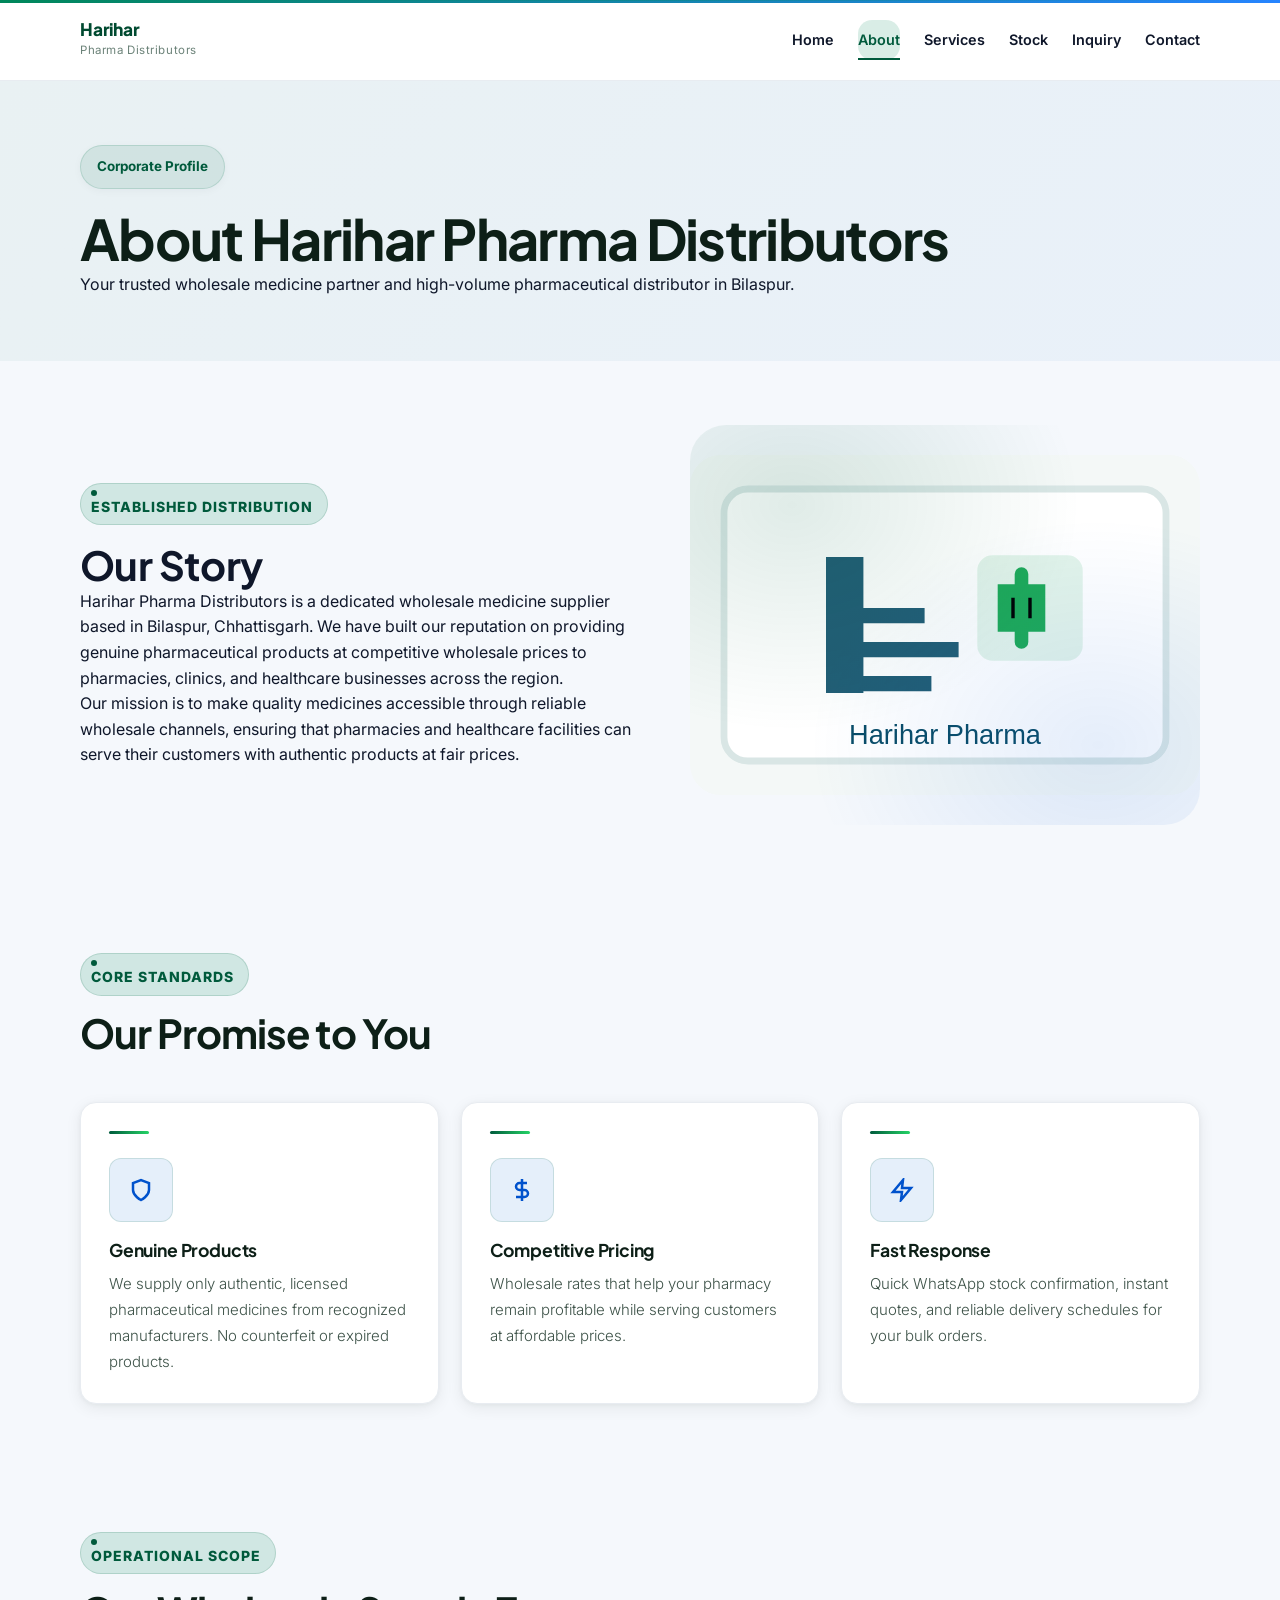
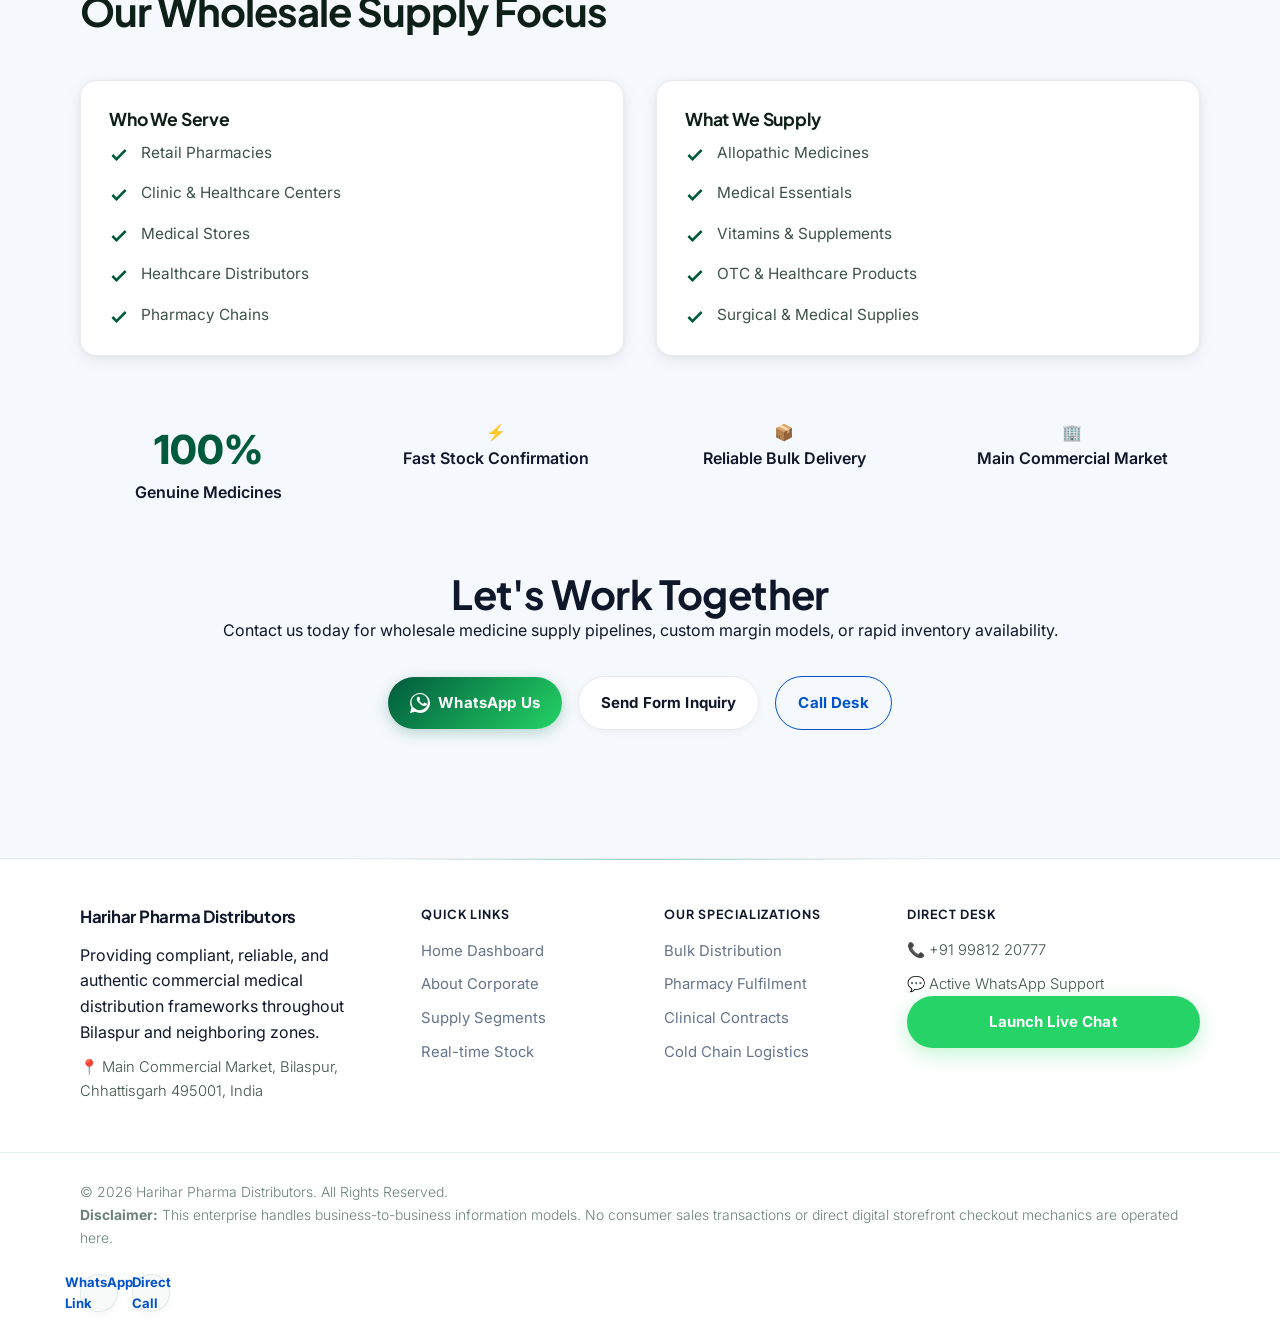
==== about.html @ 167c8e9d "Update live website" ====
<!DOCTYPE html>
<html lang="en">
<head>
  <meta charset="UTF-8">
  <meta name="viewport" content="width=device-width, initial-scale=1.0">
  <title>About Us - Harihar Pharma Distributors</title>
  <link rel="preconnect" href="https://fonts.googleapis.com">
  <link rel="preconnect" href="https://fonts.gstatic.com" crossorigin>
  <link href="https://fonts.googleapis.com/css2?family=Inter:wght@400;500;600;700&family=Plus+Jakarta+Sans:wght@500;700;800&display=swap" rel="stylesheet">
  <meta name="description" content="Learn about Harihar Pharma Distributors, the dependable wholesale medicine supplier in Bilaspur providing authentic pharmaceutical products, regional distribution, and fast service for pharmacies and clinics.">
  <meta name="keywords" content="wholesale pharma about, Bilaspur medical distributor, pharmacy supplier, pharma wholesale reputation, medical business profile">
  <meta name="author" content="Harihar Pharma Distributors">
  <meta name="theme-color" content="#0A4D68">
  <meta property="og:type" content="article">
  <meta property="og:site_name" content="Harihar Pharma Distributors">
  <meta property="og:title" content="About Harihar Pharma Distributors">
  <meta property="og:description" content="Trusted wholesale medicine distribution for pharmacies, clinics, and healthcare providers in Bilaspur with authentic products and fast delivery.">
  <meta property="og:image" content="assets/placeholder.svg">
  <meta property="og:url" content="https://hariharwholesale.example.com/about.html">
  <meta name="twitter:card" content="summary_large_image">
  <meta name="twitter:title" content="About Harihar Pharma Distributors">
  <meta name="twitter:description" content="Learn about Harihar Pharma Distributors, the dependable wholesale medicine supplier for B2B pharmacies and clinics in Bilaspur.">
  <link rel="stylesheet" href="css/style.css">
</head>
<body>
  <div id="site-preloader">
  <div class="loader-pulse-ring">
    <svg class="loader-icon" width="36" height="36" viewBox="0 0 24 24" fill="none" stroke="currentColor" stroke-width="2.5" stroke-linecap="round" stroke-linejoin="round">
      <line x1="12" y1="5" x2="12" y2="19"></line>
      <line x1="5" y1="12" x2="19" y2="12"></line>
    </svg>
  </div>
  <div class="loader-text">Harihar Pharma Distributors</div>
</div>
  <header class="site-header">
    <nav class="navbar container">
      <div class="navbar-brand">
        <span class="navbar-brand-main">Harihar</span>
        <span class="navbar-brand-subtitle">Pharma Distributors</span>
      </div>
      <button class="hamburger" aria-label="Toggle menu">
        <span></span>
        <span></span>
        <span></span>
      </button>
      <ul class="nav-links">
        <li><a href="index.html">Home</a></li>
        <li><a href="about.html" class="active">About</a></li>
        <li><a href="services.html">Services</a></li>
        <li><a href="stock.html">Stock</a></li>
        <li><a href="inquiry.html">Inquiry</a></li>
        <li><a href="contact.html">Contact</a></li>
      </ul>
    </nav>
  </header>

  <section class="hero static-hero">
    <div class="container">
      <span class="badge">Corporate Profile</span>
      <h1>About Harihar Pharma Distributors</h1>
      <p>Your trusted wholesale medicine partner and high-volume pharmaceutical distributor in Bilaspur.</p>
    </div>
  </section>

  <section class="section base-story-section">
    <div class="container">
      <div class="hero-grid">
        <div class="story-text">
          <span class="section-subtitle">Established Distribution</span>
          <h2>Our Story</h2>
          <p>Harihar Pharma Distributors is a dedicated wholesale medicine supplier based in Bilaspur, Chhattisgarh. We have built our reputation on providing genuine pharmaceutical products at competitive wholesale prices to pharmacies, clinics, and healthcare businesses across the region.</p>
          <p>Our mission is to make quality medicines accessible through reliable wholesale channels, ensuring that pharmacies and healthcare facilities can serve their customers with authentic products at fair prices.</p>
        </div>
        <div class="hero-image-wrapper">
          <div class="hero-accent-bg"></div>
          <img src="assets/placeholder.svg" alt="Harihar Wholesale Operations Hub" class="hero-img" loading="eager" decoding="async">
        </div>
      </div>
    </div>
  </section>

  <section class="trust-section section">
    <div class="container">
      <div class="section-header">
        <span class="section-subtitle">Core Standards</span>
        <h2>Our Promise to You</h2>
      </div>
      <div class="trust-grid">
        <div class="trust-item">
          <div class="trust-icon-box">
            <svg width="24" height="24" viewBox="0 0 24 24" fill="none" stroke="currentColor" stroke-width="2.5"><path d="M12 22s8-4 8-10V5l-8-3-8 3v7c0 6 8 10 8 10z"/></svg>
          </div>
          <h3>Genuine Products</h3>
          <p>We supply only authentic, licensed pharmaceutical medicines from recognized manufacturers. No counterfeit or expired products.</p>
        </div>
        <div class="trust-item">
          <div class="trust-icon-box">
            <svg width="24" height="24" viewBox="0 0 24 24" fill="none" stroke="currentColor" stroke-width="2.5"><line x1="12" y1="1" x2="12" y2="23"></line><path d="M17 5H9.5a3.5 3.5 0 0 0 0 7h5a3.5 3.5 0 0 1 0 7H6"></path></svg>
          </div>
          <h3>Competitive Pricing</h3>
          <p>Wholesale rates that help your pharmacy remain profitable while serving customers at affordable prices.</p>
        </div>
        <div class="trust-item">
          <div class="trust-icon-box">
            <svg width="24" height="24" viewBox="0 0 24 24" fill="none" stroke="currentColor" stroke-width="2.5"><polygon points="13 2 3 14 12 14 11 22 21 10 12 10 13 2"></polygon></svg>
          </div>
          <h3>Fast Response</h3>
          <p>Quick WhatsApp stock confirmation, instant quotes, and reliable delivery schedules for your bulk orders.</p>
        </div>
      </div>
    </div>
  </section>

  <section class="section focus-section">
    <div class="container">
      <div class="section-header">
        <span class="section-subtitle">Operational Scope</span>
        <h2>Our Wholesale Supply Focus</h2>
      </div>
      <div class="grid grid-2 focus-grid">
        <div class="focus-card">
          <h3>Who We Serve</h3>
          <ul class="focus-list">
            <li>
              <svg width="18" height="18" viewBox="0 0 24 24" fill="none" stroke="currentColor" stroke-width="3"><polyline points="20 6 9 17 4 12"/></svg>
              <span>Retail Pharmacies</span>
            </li>
            <li>
              <svg width="18" height="18" viewBox="0 0 24 24" fill="none" stroke="currentColor" stroke-width="3"><polyline points="20 6 9 17 4 12"/></svg>
              <span>Clinic & Healthcare Centers</span>
            </li>
            <li>
              <svg width="18" height="18" viewBox="0 0 24 24" fill="none" stroke="currentColor" stroke-width="3"><polyline points="20 6 9 17 4 12"/></svg>
              <span>Medical Stores</span>
            </li>
            <li>
              <svg width="18" height="18" viewBox="0 0 24 24" fill="none" stroke="currentColor" stroke-width="3"><polyline points="20 6 9 17 4 12"/></svg>
              <span>Healthcare Distributors</span>
            </li>
            <li>
              <svg width="18" height="18" viewBox="0 0 24 24" fill="none" stroke="currentColor" stroke-width="3"><polyline points="20 6 9 17 4 12"/></svg>
              <span>Pharmacy Chains</span>
            </li>
          </ul>
        </div>
        <div class="focus-card">
          <h3>What We Supply</h3>
          <ul class="focus-list">
            <li>
              <svg width="18" height="18" viewBox="0 0 24 24" fill="none" stroke="currentColor" stroke-width="3"><polyline points="20 6 9 17 4 12"/></svg>
              <span>Allopathic Medicines</span>
            </li>
            <li>
              <svg width="18" height="18" viewBox="0 0 24 24" fill="none" stroke="currentColor" stroke-width="3"><polyline points="20 6 9 17 4 12"/></svg>
              <span>Medical Essentials</span>
            </li>
            <li>
              <svg width="18" height="18" viewBox="0 0 24 24" fill="none" stroke="currentColor" stroke-width="3"><polyline points="20 6 9 17 4 12"/></svg>
              <span>Vitamins & Supplements</span>
            </li>
            <li>
              <svg width="18" height="18" viewBox="0 0 24 24" fill="none" stroke="currentColor" stroke-width="3"><polyline points="20 6 9 17 4 12"/></svg>
              <span>OTC & Healthcare Products</span>
            </li>
            <li>
              <svg width="18" height="18" viewBox="0 0 24 24" fill="none" stroke="currentColor" stroke-width="3"><polyline points="20 6 9 17 4 12"/></svg>
              <span>Surgical & Medical Supplies</span>
            </li>
          </ul>
        </div>
      </div>
    </div>
  </section>

  <section class="counters-section">
    <div class="container">
      <div class="grid grid-4 text-center">
        <div class="counter-item">
          <p class="counter-num">100%</p>
          <p class="counter-label">Genuine Medicines</p>
        </div>
        <div class="counter-item">
          <div class="counter-icon">⚡</div>
          <p class="counter-label">Fast Stock Confirmation</p>
        </div>
        <div class="counter-item">
          <div class="counter-icon">📦</div>
          <p class="counter-label">Reliable Bulk Delivery</p>
        </div>
        <div class="counter-item">
          <div class="counter-icon">🏢</div>
          <p class="counter-label" id="about-address-card">Distributor Hub</p>
        </div>
      </div>
    </div>
  </section>

  <section class="section cta-minimal-section">
    <div class="container text-center">
      <h2>Let's Work Together</h2>
      <p>Contact us today for wholesale medicine supply pipelines, custom margin models, or rapid inventory availability.</p>
      <div class="hero-buttons" style="justify-content: center; margin-top: 32px;">
        <button class="btn btn-primary-whatsapp" onclick="sendWhatsAppContact()">
          <svg width="20" height="20" viewBox="0 0 24 24" fill="currentColor"><path d="M.057 24l1.687-6.163c-1.041-1.804-1.588-3.849-1.587-5.946C.06 5.348 5.397.01 12.008.01c3.202.001 6.212 1.246 8.477 3.513 2.266 2.268 3.507 5.28 3.505 8.484-.004 6.657-5.34 11.997-11.953 11.997-2.005-.001-3.973-.502-5.713-1.455L0 24zm6.59-4.846c1.66.986 3.296 1.489 4.974 1.49 5.425 0 9.832-4.388 9.835-9.78.001-2.614-1.011-5.071-2.852-6.915C16.707 2.105 14.25 1.093 11.64 1.093c-5.43 0-9.84 4.388-9.843 9.782-.002 1.77.466 3.498 1.354 5.03l-.393 1.434 1.483-.389zm13.045-6.735c-.3-.15-1.771-.875-2.046-.975-.276-.1-.476-.15-.676.15-.2.3-.776.976-.95 1.176-.175.2-.35.225-.65.075-.301-.15-1.267-.467-2.414-1.492-.893-.797-1.496-1.783-1.671-2.083-.176-.3-.019-.462.13-.611.135-.134.3-.35.45-.525.15-.175.2-.3.3-.5.1-.2.05-.375-.025-.525-.075-.15-.676-1.628-.926-2.227-.242-.584-.49-.505-.676-.514-.175-.009-.376-.01-.576-.01-.2 0-.526.075-.802.375-.276.3-1.052 1.026-1.052 2.502s1.077 2.902 1.227 3.101c.15.2 2.117 3.232 5.129 4.532.716.31 1.275.494 1.712.633.719.228 1.374.196 1.891.119.577-.087 1.771-.725 2.022-1.425.25-.7.25-1.3.175-1.425-.076-.125-.276-.2-.576-.35z"/></svg>
          WhatsApp Us
        </button>
        <a href="inquiry.html" class="btn btn-secondary">Send Form Inquiry</a>
        <a href="#" id="about-phone-btn" class="btn btn-outline">Call Desk</a>
      </div>
    </div>
  </section>

  <footer class="site-footer">
    <div class="container footer-grid">
      <div class="footer-brand-side">
        <h3>Harihar Pharma Distributors</h3>
        <p>Providing compliant, reliable, and authentic commercial medical distribution frameworks throughout Bilaspur and neighboring zones.</p>
        <p class="footer-location" id="footer-address-slot">📍 Bilaspur, Chhattisgarh, India</p>
      </div>
      <div class="footer-links-column">
        <h4>Quick Links</h4>
        <ul>
          <li><a href="index.html">Home Dashboard</a></li>
          <li><a href="about.html">About Corporate</a></li>
          <li><a href="services.html">Supply Segments</a></li>
          <li><a href="stock.html">Real-time Stock</a></li>
        </ul>
      </div>
      <div class="footer-links-column">
        <h4>Our Specializations</h4>
        <ul>
          <li><a href="services.html">Bulk Distribution</a></li>
          <li><a href="services.html">Pharmacy Fulfilment</a></li>
          <li><a href="services.html">Clinical Contracts</a></li>
          <li><a href="services.html">Cold Chain Logistics</a></li>
        </ul>
      </div>
      <div class="footer-links-column">
        <h4>Direct Desk</h4>
        <p class="footer-contact-item" id="footer-phone-slot">📞 +91 99812 20777</p>
        <p class="footer-contact-item">💬 Active WhatsApp Support</p>
        <button class="btn btn-whatsapp-footer" onclick="sendWhatsAppContact()">Launch Live Chat</button>
      </div>
    </div>
    <div class="footer-bottom">
      <div class="container footer-bottom-flex">
        <p class="footer-disclaimer">
          &copy; 2026 Harihar Pharma Distributors. All Rights Reserved. <br>
          <span><strong>Disclaimer:</strong> This enterprise handles business-to-business information models. No consumer sales transactions or direct digital storefront checkout mechanics are operated here.</span>
        </p>
        <div class="footer-socials">
          <a href="#" id="footer-wa-link" target="_blank">WhatsApp Link</a>
          <a href="#" id="footer-call-link">Direct Call</a>
        </div>
      </div>
    </div>
  </footer>

  <script src="js/script.js"></script>
</body>
</html>
---- css/style.css ----
/* ==========================================================================
   HARIHAR PHARMA DISTRIBUTORS — PEAK STYLESHEET v2.0
   Editorial luxury × precision medicine aesthetic
   Fonts: Syne (display) + DM Sans (body) — via Google Fonts
   
   Sections:
   1. Variables & Design Tokens
   2. Global Reset & Base
   3. Layout
   4. Header & Mobile Nav
   5. Buttons
   6. Hero
   7. Trust / Cards / Sections
   8. Forms & Contact Panels
   9. Search / Stock Catalog
   10. Footer
   11. Toast / Preloader / Helpers
   12. Animations & Keyframes
   13. Dark Mode
   14. Responsive
   15. Accessibility
   ========================================================================== */

/* =========================================================
   1. VARIABLES & DESIGN TOKENS
   ========================================================= */

@import url('https://fonts.googleapis.com/css2?family=Syne:wght@600;700;800&family=DM+Sans:ital,opsz,wght@0,9..40,300;0,9..40,400;0,9..40,500;0,9..40,600;1,9..40,300&display=swap');

:root {
  /* Core Palette — Deep emerald × steel blue × warm cream */
  --bg: #f2f5f3;
  --bg-soft: #f7faf8;
  --bg-canvas: #edf1ef;

  --surface: rgba(255, 255, 255, 0.88);
  --surface-strong: rgba(255, 255, 255, 0.97);
  --surface-elevated: #ffffff;
  --surface-tinted: rgba(0, 98, 65, 0.04);

  --text: #0d1f17;
  --text-muted: #3d5248;
  --text-soft: #6b8278;
  --text-inverse: #f0f7f4;
  --text-ghost: rgba(13, 31, 23, 0.38);

  /* Brand */
  --primary: #006241;
  --primary-deep: #004a30;
  --primary-light: #008f5f;
  --primary-glow: rgba(0, 98, 65, 0.14);

  --secondary: #0055d4;
  --secondary-soft: rgba(0, 85, 212, 0.08);
  --secondary-border: rgba(0, 85, 212, 0.22);

  --accent: #00b67a;
  --accent-warm: #e8a842;
  --danger: #c8344b;
  --wa-green: #25d366;

  /* Borders */
  --border: rgba(0, 98, 65, 0.10);
  --border-strong: rgba(0, 98, 65, 0.18);
  --border-card: rgba(0, 98, 65, 0.10);
  --border-blue: rgba(0, 85, 212, 0.14);

  /* Shadows — layered for depth */
  --shadow-sm:   0 2px 6px rgba(0, 30, 18, 0.06), 0 1px 2px rgba(0, 30, 18, 0.04);
  --shadow-md:   0 8px 24px rgba(0, 30, 18, 0.09), 0 3px 8px rgba(0, 30, 18, 0.05);
  --shadow-lg:   0 20px 48px rgba(0, 30, 18, 0.11), 0 8px 18px rgba(0, 30, 18, 0.07);
  --shadow-xl:   0 36px 72px rgba(0, 30, 18, 0.13), 0 14px 28px rgba(0, 30, 18, 0.08);
  --shadow-card: 0 4px 16px rgba(0, 30, 18, 0.07), 0 1px 4px rgba(0, 30, 18, 0.04);

  /* Radii */
  --radius-xs: 8px;
  --radius-sm: 14px;
  --radius-md: 20px;
  --radius-lg: 28px;
  --radius-xl: 36px;
  --radius-pill: 999px;

  /* Typography */
  --font-heading: 'Syne', Georgia, serif;
  --font-base: 'DM Sans', -apple-system, system-ui, sans-serif;

  /* Motion */
  --ease-out-expo: cubic-bezier(0.16, 1, 0.3, 1);
  --ease-in-out-quart: cubic-bezier(0.76, 0, 0.24, 1);
  --ease-spring: cubic-bezier(0.34, 1.56, 0.64, 1);
  --dur-fast: 0.18s;
  --dur-base: 0.28s;
  --dur-slow: 0.48s;
  --transition: var(--dur-base) var(--ease-out-expo);

  /* Layout */
  --container-max: min(1160px, 90%);
  --section-pad: clamp(72px, 10vh, 110px);
}

/* =========================================================
   2. GLOBAL RESET & BASE
   ========================================================= */

*, *::before, *::after {
  box-sizing: border-box;
  margin: 0;
  padding: 0;
}

html {
  scroll-behavior: smooth;
  text-size-adjust: 100%;
}

body {
  font-family: var(--font-base);
  font-size: 16px;
  line-height: 1.65;
  color: var(--text);
  background-color: var(--bg);
  background-image:
    radial-gradient(ellipse 800px 600px at 20% 0%, rgba(0, 98, 65, 0.07) 0%, transparent 60%),
    radial-gradient(ellipse 600px 500px at 85% 8%, rgba(0, 85, 212, 0.06) 0%, transparent 55%),
    url("data:image/svg+xml,%3Csvg xmlns='http://www.w3.org/2000/svg' width='80' height='80'%3E%3Ccircle cx='1' cy='1' r='1' fill='%23006241' fill-opacity='0.022'/%3E%3C/svg%3E");
  background-attachment: fixed;
  overflow-x: hidden;
  -webkit-font-smoothing: antialiased;
  -moz-osx-font-smoothing: grayscale;
}

img, svg {
  display: block;
  max-width: 100%;
  height: auto;
}

button, input, select, textarea { font: inherit; }
button { border: none; background: none; cursor: pointer; }
a { color: inherit; }

::selection {
  background: rgba(0, 98, 65, 0.15);
  color: var(--primary-deep);
}

/* =========================================================
   3. LAYOUT
   ========================================================= */

.container {
  width: var(--container-max);
  margin: 0 auto;
}

.section {
  padding: var(--section-pad) 0;
}

.text-center { text-align: center; }

/* Section badge pill */
.section-subtitle {
  display: inline-flex;
  align-items: center;
  gap: 7px;
  padding: 6px 14px 6px 10px;
  border-radius: var(--radius-pill);
  background: var(--primary-glow);
  border: 1px solid rgba(0, 98, 65, 0.16);
  color: var(--primary);
  font-size: 0.77rem;
  font-weight: 600;
  letter-spacing: 0.08em;
  text-transform: uppercase;
  margin-bottom: 18px;
}

.section-subtitle::before {
  content: '';
  display: block;
  width: 6px;
  height: 6px;
  border-radius: 50%;
  background: var(--primary);
  flex-shrink: 0;
}

/* Section header */
.section-header {
  max-width: 680px;
  margin-bottom: 44px;
}

.section-header h2,
.hero h1,
.static-hero h1 {
  font-family: var(--font-heading);
  color: var(--text);
  font-weight: 700;
  letter-spacing: -0.025em;
}

.section-header h2 {
  font-size: clamp(2rem, 3.6vw, 3rem);
  line-height: 1.06;
}

.section-desc {
  color: var(--text-muted);
  font-size: 1.05rem;
  font-weight: 300;
  line-height: 1.75;
  margin-top: 14px;
}

/* Badge */
.badge {
  display: inline-flex;
  align-items: center;
  gap: 8px;
  padding: 8px 16px;
  border-radius: var(--radius-pill);
  background: var(--surface-elevated);
  border: 1px solid var(--border);
  color: var(--primary);
  font-size: 0.84rem;
  font-weight: 600;
  box-shadow: var(--shadow-sm);
}

/* =========================================================
   4. HEADER & MOBILE NAV
   ========================================================= */

.site-header {
  position: sticky;
  top: 0;
  z-index: 1000;
  backdrop-filter: blur(22px) saturate(1.6);
  -webkit-backdrop-filter: blur(22px) saturate(1.6);
  background: rgba(242, 245, 243, 0.78);
  border-bottom: 1px solid var(--border);
  transition: background var(--transition), box-shadow var(--transition);
}

.site-header::after {
  content: '';
  position: absolute;
  inset: 0 0 auto;
  height: 1px;
  background: linear-gradient(90deg, transparent, var(--primary-light), transparent);
  opacity: 0.3;
  pointer-events: none;
}

.site-header.scrolled {
  background: rgba(242, 245, 243, 0.92);
  box-shadow: var(--shadow-md);
}

.navbar {
  min-height: 74px;
  display: flex;
  align-items: center;
  justify-content: space-between;
  gap: 20px;
}

/* Brand */
.navbar-brand {
  display: inline-flex;
  flex-direction: column;
  gap: 2px;
  text-decoration: none;
}

.navbar-brand-main {
  font-family: var(--font-heading);
  font-size: 1.08rem;
  font-weight: 800;
  letter-spacing: -0.01em;
  color: var(--primary-deep);
  line-height: 1.1;
}

.navbar-brand-subtitle {
  font-size: 0.72rem;
  font-weight: 400;
  color: var(--text-soft);
  letter-spacing: 0.05em;
}

/* Nav links */
.nav-links {
  display: flex;
  align-items: center;
  gap: 6px;
  list-style: none;
}

.nav-links li { list-style: none; }

.nav-links a {
  display: inline-block;
  padding: 8px 14px;
  border-radius: var(--radius-sm);
  color: var(--text-muted);
  font-size: 0.9rem;
  font-weight: 500;
  text-decoration: none;
  transition: color var(--dur-fast) ease, background var(--dur-fast) ease;
  position: relative;
}

.nav-links a:hover,
.nav-links a:focus-visible {
  color: var(--primary);
  background: var(--primary-glow);
}

.nav-links a.active {
  color: var(--primary);
  background: var(--primary-glow);
  font-weight: 600;
}

/* Hamburger */
.hamburger {
  display: none;
  align-items: center;
  justify-content: center;
  width: 46px;
  height: 46px;
  border-radius: var(--radius-sm);
  background: var(--surface-elevated);
  border: 1px solid var(--border);
  box-shadow: var(--shadow-sm);
  position: relative;
  transition: background var(--transition), box-shadow var(--transition);
}

.hamburger:hover { background: var(--bg-soft); }

.hamburger span {
  position: absolute;
  left: 50%;
  width: 20px;
  height: 1.5px;
  background: var(--text);
  transform: translateX(-50%);
  transition:
    transform var(--dur-base) var(--ease-in-out-quart),
    opacity var(--dur-fast) ease;
  border-radius: 2px;
}

.hamburger span:nth-child(1) { top: 17px; }
.hamburger span:nth-child(2) { top: 23px; }
.hamburger span:nth-child(3) { top: 29px; }

.toggle-burger span:nth-child(1) { transform: translateX(-50%) translateY(6px) rotate(45deg); }
.toggle-burger span:nth-child(2) { opacity: 0; transform: translateX(-50%) scaleX(0); }
.toggle-burger span:nth-child(3) { transform: translateX(-50%) translateY(-6px) rotate(-45deg); }

/* Mobile nav panel */
.nav-links.nav-active {
  position: fixed;
  inset: 74px 0 auto auto;
  width: min(300px, 76%);
  max-height: calc(100dvh - 74px);
  padding: 24px 20px;
  flex-direction: column;
  align-items: flex-start;
  gap: 4px;
  background: var(--surface-elevated);
  border-left: 1px solid var(--border);
  box-shadow: -16px 32px 64px rgba(0, 30, 18, 0.14);
  overflow-y: auto;
  animation: slideInRight var(--dur-base) var(--ease-out-expo) both;
}

@keyframes slideInRight {
  from { transform: translateX(100%); opacity: 0; }
  to   { transform: translateX(0);    opacity: 1; }
}

.nav-links.nav-active a {
  width: 100%;
  padding: 12px 16px;
  font-size: 1rem;
}

/* =========================================================
   5. BUTTONS
   ========================================================= */

.btn {
  display: inline-flex;
  align-items: center;
  justify-content: center;
  gap: 8px;
  padding: 14px 26px;
  border-radius: var(--radius-pill);
  font-weight: 600;
  font-size: 0.94rem;
  letter-spacing: 0.01em;
  text-decoration: none;
  transition:
    transform var(--dur-base) var(--ease-spring),
    box-shadow var(--transition),
    background var(--dur-fast) ease,
    border-color var(--dur-fast) ease;
  position: relative;
  overflow: hidden;
}

.btn::after {
  content: '';
  position: absolute;
  inset: 0;
  background: rgba(255, 255, 255, 0);
  transition: background var(--dur-fast) ease;
  pointer-events: none;
}

.btn:hover { transform: translateY(-2px); }
.btn:hover::after { background: rgba(255, 255, 255, 0.08); }
.btn:active { transform: translateY(0) scale(0.98); }

/* Primary — gradient */
.btn-primary-whatsapp {
  color: #fff;
  background: linear-gradient(135deg, var(--primary) 0%, var(--accent) 100%);
  box-shadow: 0 8px 24px rgba(0, 98, 65, 0.28), 0 2px 6px rgba(0, 98, 65, 0.16);
}

.btn-primary-whatsapp:hover {
  box-shadow: 0 14px 36px rgba(0, 98, 65, 0.34), 0 4px 10px rgba(0, 98, 65, 0.18);
}

/* Secondary */
.btn-secondary {
  color: var(--text);
  background: var(--surface-elevated);
  border: 1px solid var(--border-strong);
  box-shadow: var(--shadow-sm);
}

.btn-secondary:hover { border-color: rgba(0, 98, 65, 0.28); }

/* Outline blue */
.btn-outline {
  color: var(--secondary);
  background: transparent;
  border: 1px solid var(--secondary-border);
}

.btn-outline:hover { background: var(--secondary-soft); }

/* Sizes */
.btn-small { padding: 10px 20px; font-size: 0.86rem; }
.btn-block  { width: 100%; }

/* WhatsApp footer */
.btn-whatsapp-footer {
  width: 100%;
  justify-content: center;
  color: #fff;
  background: var(--wa-green);
  box-shadow: 0 6px 20px rgba(37, 211, 102, 0.28);
}

.btn-whatsapp-footer:hover {
  box-shadow: 0 10px 28px rgba(37, 211, 102, 0.38);
}

/* =========================================================
   6. HERO
   ========================================================= */

.hero,
.static-hero {
  padding: clamp(80px, 12vh, 130px) 0 clamp(60px, 9vh, 100px);
  position: relative;
}

.hero-grid {
  display: grid;
  grid-template-columns: 1.1fr 0.9fr;
  gap: 48px;
  align-items: center;
}

.hero-content {
  display: grid;
  gap: 22px;
}

.hero h1,
.static-hero h1 {
  font-family: var(--font-heading);
  font-size: clamp(2.6rem, 5.2vw, 4.2rem);
  line-height: 1.02;
  letter-spacing: -0.03em;
  font-weight: 700;
}

.hero h1 em {
  font-style: normal;
  background: linear-gradient(135deg, var(--primary) 0%, var(--accent) 60%, var(--secondary) 100%);
  -webkit-background-clip: text;
  -webkit-text-fill-color: transparent;
  background-clip: text;
}

/* Keep legacy .hero h1 span working */
.hero h1 span {
  display: inline-block;
  background: linear-gradient(135deg, var(--primary) 0%, var(--accent) 60%, var(--secondary) 100%);
  -webkit-background-clip: text;
  -webkit-text-fill-color: transparent;
  background-clip: text;
}

.hero > .container > .hero-grid > .hero-content > p,
.hero p.hero-lead {
  color: var(--text-muted);
  font-size: 1.08rem;
  font-weight: 300;
  line-height: 1.78;
}

.hero-buttons {
  display: flex;
  align-items: center;
  gap: 14px;
  flex-wrap: wrap;
  margin-top: 8px;
}

/* Hero visual */
.hero-image-wrapper {
  position: relative;
  min-height: 440px;
  display: grid;
  place-items: center;
}

.hero-accent-bg {
  position: absolute;
  inset: 0;
  border-radius: var(--radius-xl);
  background:
    radial-gradient(ellipse at 20% 20%, rgba(0, 98, 65, 0.12) 0%, transparent 50%),
    radial-gradient(ellipse at 80% 80%, rgba(0, 85, 212, 0.10) 0%, transparent 50%);
  pointer-events: none;
}

.hero-animation-scene {
  position: relative;
  width: 100%;
  min-height: 440px;
  display: grid;
  place-items: center;
  overflow: hidden;
}

/* Hero floating elements */
.hero-glow-orb {
  position: absolute;
  width: 160px;
  height: 160px;
  border-radius: 50%;
  background: radial-gradient(circle, rgba(0, 182, 122, 0.18), rgba(0, 85, 212, 0.1) 60%, transparent);
  filter: blur(28px);
  top: 6%;
  right: 10%;
  animation: orbFloat 8s ease-in-out infinite;
}

.hero-pill {
  position: absolute;
  border-radius: var(--radius-pill);
  background: linear-gradient(135deg, rgba(0, 98, 65, 0.08), rgba(0, 182, 122, 0.06));
  border: 1px solid rgba(0, 98, 65, 0.12);
  backdrop-filter: blur(6px);
}

.pill-sm {
  width: 100px;
  height: 36px;
  top: 14%;
  left: 12%;
  animation: floatY 5s ease-in-out infinite;
}

.pill-lg {
  width: 140px;
  height: 48px;
  bottom: 22%;
  right: 14%;
  animation: floatY 7s ease-in-out infinite 1.2s;
}

.hero-cross {
  position: absolute;
  width: 64px;
  height: 64px;
  display: grid;
  place-items: center;
  font-size: 1.4rem;
  color: var(--secondary);
  top: 36%;
  left: 52%;
  background: rgba(0, 85, 212, 0.08);
  border: 1px solid rgba(0, 85, 212, 0.14);
  border-radius: var(--radius-sm);
  animation: floatY 6s ease-in-out infinite 0.6s;
}

.hero-medical-box {
  position: absolute;
  width: 140px;
  height: 140px;
  background: var(--surface-elevated);
  border: 1px solid var(--border);
  box-shadow: var(--shadow-md);
  border-radius: var(--radius-md);
  top: 28%;
  left: 18%;
  display: grid;
  place-items: center;
  animation: floatY 6.5s ease-in-out infinite 0.3s;
}

.hero-medical-box .box-top,
.hero-medical-box .box-front,
.hero-medical-box .box-label { display: none; }

/* Hero stat cards */
.hero-card {
  position: absolute;
  padding: 22px 26px;
  border-radius: var(--radius-lg);
  background: var(--surface-elevated);
  border: 1px solid var(--border-card);
  box-shadow: var(--shadow-lg);
  backdrop-filter: blur(12px);
  animation: cardEntrance 0.7s var(--ease-out-expo) both;
}

.hero-card-left {
  width: clamp(210px, 28vw, 280px);
  top: 12%;
  left: 52%;
  animation-delay: 0.3s;
}

.hero-card-right {
  width: clamp(210px, 28vw, 280px);
  bottom: 12%;
  right: 12%;
  animation-delay: 0.55s;
}

.hero-card span {
  display: inline-flex;
  align-items: center;
  gap: 6px;
  margin-bottom: 12px;
  color: var(--primary);
  font-size: 0.8rem;
  font-weight: 600;
  letter-spacing: 0.06em;
  text-transform: uppercase;
}

.hero-card strong {
  display: block;
  font-family: var(--font-heading);
  font-size: clamp(2rem, 3vw, 2.8rem);
  font-weight: 700;
  letter-spacing: -0.03em;
  color: var(--text);
  line-height: 1;
  margin-bottom: 8px;
}

.hero-card p {
  color: var(--text-muted);
  font-size: 0.88rem;
  font-weight: 300;
  line-height: 1.65;
}

/* =========================================================
   7. TRUST / CARDS / SECTIONS
   ========================================================= */

/* Grid layouts */
.trust-grid,
.grid-3       { display: grid; gap: 22px; grid-template-columns: repeat(3, minmax(0, 1fr)); }
.grid-2       { display: grid; gap: 22px; grid-template-columns: repeat(2, minmax(0, 1fr)); }
.grid-4       { display: grid; gap: 22px; grid-template-columns: repeat(4, minmax(0, 1fr)); }
.focus-grid   { display: grid; gap: 22px; grid-template-columns: repeat(2, minmax(0, 1fr)); }

/* Card base */
.trust-item,
.service-display-card,
.support-card-item,
.focus-card,
.card,
.product-card,
.panel-box,
.info-block-item,
.action-card-panel,
.alt-cta-box {
  background: var(--surface-elevated);
  border: 1px solid var(--border-card);
  box-shadow: var(--shadow-card);
  border-radius: var(--radius-lg);
  transition:
    transform var(--dur-base) var(--ease-spring),
    box-shadow var(--transition),
    border-color var(--transition);
}

.trust-item:hover,
.service-display-card:hover,
.support-card-item:hover,
.focus-card:hover,
.card:hover,
.product-card:hover,
.panel-box:hover,
.info-block-item:hover,
.action-card-panel:hover,
.alt-cta-box:hover {
  transform: translateY(-5px);
  box-shadow: var(--shadow-lg);
  border-color: var(--border-strong);
}

/* Card padding */
.trust-item,
.service-display-card,
.support-card-item,
.focus-card,
.card,
.product-card {
  padding: 30px;
}

/* Icon boxes */
.trust-icon-box,
.support-avatar-icon,
.info-icon {
  width: 52px;
  height: 52px;
  display: grid;
  place-items: center;
  border-radius: 16px;
  margin-bottom: 20px;
  flex-shrink: 0;
}

.trust-icon-box,
.info-icon {
  background: var(--primary-glow);
  border: 1px solid rgba(0, 98, 65, 0.14);
  color: var(--primary);
}

.support-avatar-icon {
  background: var(--secondary-soft);
  border: 1px solid var(--border-blue);
  color: var(--secondary);
}

/* Card type accent — top border stripe */
.trust-item::before,
.service-display-card::before {
  content: '';
  display: block;
  height: 3px;
  width: 40px;
  background: linear-gradient(90deg, var(--primary), var(--accent));
  border-radius: var(--radius-pill);
  margin-bottom: 24px;
}

/* Headings inside cards */
.trust-item h3,
.service-display-card h3,
.focus-card h3,
.support-card-item h4,
.card h3,
.product-card h3,
.info-body h4,
.alt-cta-box h3 {
  font-family: var(--font-heading);
  font-size: 1.1rem;
  font-weight: 700;
  letter-spacing: -0.01em;
  margin-bottom: 10px;
  color: var(--text);
}

/* Paragraphs inside cards */
.support-card-item p,
.card p,
.product p,
.info-body p,
.trust-item p,
.service-display-card p,
.focus-card p {
  color: var(--text-muted);
  font-size: 0.94rem;
  font-weight: 300;
  line-height: 1.72;
}

/* Focus/checklist */
.focus-list {
  display: grid;
  gap: 14px;
  list-style: none;
  margin-top: 6px;
}

.focus-list li {
  display: flex;
  gap: 11px;
  align-items: flex-start;
}

.focus-list svg {
  min-width: 17px;
  color: var(--primary);
  margin-top: 4px;
}

.focus-list span,
.focus-list div {
  font-size: 0.96rem;
  font-weight: 400;
  color: var(--text-muted);
}

/* Image placeholders inside cards */
.card-image {
  min-height: 180px;
  border-radius: var(--radius-md);
  background: linear-gradient(135deg, rgba(0, 85, 212, 0.07), rgba(0, 98, 65, 0.07));
  margin-bottom: 18px;
}

/* Product card */
.product-card {
  display: grid;
  gap: 14px;
  padding: 26px;
}

.product-card h3 { margin: 0; }
.product-card p  { color: var(--text-muted); }

/* =========================================================
   8. FORMS & CONTACT PANELS
   ========================================================= */

.contact-main-section,
.form-main-section {
  padding-top: 0;
}

.inquiry-form-layout {
  display: grid;
  gap: 28px;
}

.contact-details-panel,
.action-card-panel,
.panel-box,
.dynamic-form-container,
.contact-fallback-block,
.alt-cta-box {
  padding: 32px;
}

/* Info blocks */
.info-block-item {
  display: flex;
  align-items: flex-start;
  gap: 18px;
  padding: 24px 28px;
}

.info-block-item:not(:last-child) {
  border-bottom: 1px solid var(--border);
}

.info-body h4 {
  font-size: 0.97rem;
  margin-bottom: 5px;
}

.info-subtext {
  color: var(--text-soft);
  font-size: 0.93rem;
  font-weight: 300;
  line-height: 1.68;
}

/* Links */
.phone-highlight,
.wa-highlight {
  color: var(--secondary);
  text-decoration: none;
  font-weight: 600;
  transition: color var(--dur-fast) ease;
}

.wa-highlight { color: var(--wa-green); }
.text-whatsapp { color: var(--wa-green); }

.phone-highlight:hover { color: var(--primary); }
.wa-highlight:hover    { color: #1eb85a; }

/* Status badge */
.status-badge,
.notice-bar {
  display: inline-flex;
  align-items: center;
  gap: 10px;
  padding: 10px 18px;
  border-radius: var(--radius-pill);
  background: rgba(0, 182, 122, 0.08);
  border: 1px solid rgba(0, 182, 122, 0.2);
  color: var(--primary-deep);
  font-size: 0.88rem;
  font-weight: 600;
}

.status-badge::before,
.notice-bar::before {
  content: '';
  width: 8px;
  height: 8px;
  border-radius: 50%;
  background: var(--accent);
  flex-shrink: 0;
  box-shadow: 0 0 0 3px rgba(0, 182, 122, 0.2);
  animation: pulseDot 2s ease-in-out infinite;
}

@keyframes pulseDot {
  0%, 100% { box-shadow: 0 0 0 3px rgba(0, 182, 122, 0.2); }
  50%       { box-shadow: 0 0 0 6px rgba(0, 182, 122, 0.06); }
}

.action-buttons-stack {
  display: grid;
  gap: 12px;
  margin-top: 28px;
}

.fallback-links p {
  display: flex;
  align-items: center;
  gap: 10px;
  line-height: 1.65;
}

.fallback-links a {
  color: var(--secondary);
  text-decoration: none;
  font-weight: 500;
}

/* Forms */
.form-group-grid {
  display: grid;
  gap: 18px;
  grid-template-columns: repeat(2, minmax(0, 1fr));
}

.form-group {
  display: grid;
  gap: 8px;
}

.form-group label {
  font-size: 0.86rem;
  font-weight: 600;
  color: var(--text);
  letter-spacing: 0.02em;
}

input,
textarea,
select {
  width: 100%;
  padding: 14px 18px;
  border-radius: var(--radius-sm);
  border: 1px solid var(--border-strong);
  background: var(--surface-elevated);
  color: var(--text);
  font-size: 0.95rem;
  transition:
    border-color var(--dur-fast) ease,
    box-shadow var(--dur-fast) ease,
    background var(--dur-fast) ease;
}

textarea {
  min-height: 136px;
  resize: vertical;
  line-height: 1.65;
}

input:focus,
textarea:focus,
select:focus {
  outline: none;
  border-color: rgba(0, 98, 65, 0.5);
  box-shadow: 0 0 0 3px rgba(0, 98, 65, 0.10);
  background: #fff;
}

input::placeholder,
textarea::placeholder { color: var(--text-ghost); }

form .btn-block { margin-top: 8px; }

/* =========================================================
   9. SEARCH / STOCK CATALOG
   ========================================================= */

.search-filter-panel {
  padding: 40px 0 20px;
}

.search-wrapper {
  position: relative;
}

.search-icon {
  position: absolute;
  top: 50%;
  left: 17px;
  transform: translateY(-50%);
  color: var(--text-soft);
  pointer-events: none;
}

.search-wrapper input {
  width: 100%;
  padding: 15px 18px 15px 46px;
  border-radius: var(--radius-md);
  border: 1px solid var(--border-strong);
  background: var(--surface-elevated);
  box-shadow: var(--shadow-sm);
  font-size: 0.96rem;
  transition: border-color var(--dur-fast) ease, box-shadow var(--dur-fast) ease;
}

.search-wrapper input:focus {
  border-color: rgba(0, 98, 65, 0.4);
  box-shadow: 0 0 0 3px rgba(0, 98, 65, 0.09), var(--shadow-sm);
}

.filter-wrapper { display: grid; gap: 14px; }

.filter-label {
  font-size: 0.84rem;
  font-weight: 600;
  color: var(--text);
  text-transform: uppercase;
  letter-spacing: 0.06em;
}

.filter-buttons {
  display: flex;
  flex-wrap: wrap;
  gap: 10px;
}

.filter-btn {
  padding: 9px 18px;
  border-radius: var(--radius-pill);
  border: 1px solid var(--border-strong);
  background: var(--surface-elevated);
  color: var(--text-muted);
  font-size: 0.88rem;
  font-weight: 500;
  cursor: pointer;
  transition:
    background var(--dur-fast) ease,
    border-color var(--dur-fast) ease,
    color var(--dur-fast) ease,
    box-shadow var(--dur-fast) ease;
  box-shadow: var(--shadow-sm);
}

.filter-btn.active,
.filter-btn:hover,
.filter-btn:focus-visible {
  background: var(--primary-glow);
  border-color: rgba(0, 98, 65, 0.26);
  color: var(--primary);
  box-shadow: none;
}

.stock-summary {
  padding: 18px 22px;
  border-radius: var(--radius-md);
  background: var(--surface-elevated);
  border: 1px solid var(--border);
  box-shadow: var(--shadow-sm);
}

.no-results-hidden { display: none; }

/* Alt CTA */
.alt-cta-section {
  padding: clamp(44px, 7vh, 80px) 0;
}

.alt-cta-box {
  display: grid;
  gap: 20px;
  padding: 36px;
  background: linear-gradient(135deg, rgba(0, 98, 65, 0.05) 0%, rgba(0, 85, 212, 0.04) 100%);
  border: 1px solid var(--border);
}

.alt-cta-box h3 {
  font-family: var(--font-heading);
  font-size: 1.4rem;
  font-weight: 700;
  letter-spacing: -0.02em;
  margin: 0;
}

/* =========================================================
   10. FOOTER
   ========================================================= */

.site-footer {
  padding: 56px 0 32px;
  background: var(--surface-elevated);
  border-top: 1px solid var(--border);
  position: relative;
}

.site-footer::before {
  content: '';
  position: absolute;
  top: 0;
  left: 50%;
  transform: translateX(-50%);
  width: 600px;
  height: 1px;
  background: linear-gradient(90deg, transparent, var(--primary-light), transparent);
  opacity: 0.4;
}

.footer-grid {
  display: grid;
  grid-template-columns: minmax(0, 1.6fr) repeat(3, minmax(0, 1fr));
  gap: 28px;
}

.footer-brand-side h3 {
  font-family: var(--font-heading);
  font-size: 1.05rem;
  font-weight: 700;
  margin-bottom: 12px;
  color: var(--text);
}

.footer-links-column h4 {
  font-size: 0.78rem;
  font-weight: 700;
  text-transform: uppercase;
  letter-spacing: 0.08em;
  color: var(--text-soft);
  margin-bottom: 18px;
}

.footer-links-column ul {
  display: grid;
  gap: 11px;
  list-style: none;
  padding: 0;
}

.footer-links-column a {
  color: var(--text-muted);
  text-decoration: none;
  font-size: 0.93rem;
  font-weight: 400;
  transition: color var(--dur-fast) ease;
}

.footer-links-column a:hover { color: var(--primary); }

.footer-contact-item,
.footer-location {
  margin: 10px 0 0;
  color: var(--text-muted);
  font-size: 0.92rem;
  font-weight: 300;
  line-height: 1.65;
}

.footer-bottom {
  margin-top: 40px;
  padding-top: 28px;
  border-top: 1px solid var(--border);
}

.footer-bottom-flex {
  display: flex;
  align-items: center;
  justify-content: space-between;
  gap: 24px;
  flex-wrap: wrap;
}

.footer-disclaimer {
  color: var(--text-soft);
  font-size: 0.87rem;
  font-weight: 300;
  line-height: 1.65;
}

.footer-socials {
  display: flex;
  align-items: center;
  gap: 14px;
}

.footer-socials a {
  display: inline-flex;
  align-items: center;
  justify-content: center;
  width: 38px;
  height: 38px;
  border-radius: 50%;
  background: var(--bg-soft);
  border: 1px solid var(--border);
  color: var(--secondary);
  text-decoration: none;
  font-weight: 700;
  font-size: 0.82rem;
  transition: background var(--dur-fast) ease, border-color var(--dur-fast) ease, transform var(--dur-fast) ease;
  box-shadow: var(--shadow-sm);
}

.footer-socials a:hover {
  background: var(--secondary-soft);
  border-color: var(--secondary-border);
  transform: translateY(-2px);
}

/* =========================================================
   11. TOAST / PRELOADER / HELPERS
   ========================================================= */

.toast {
  position: fixed;
  right: 20px;
  bottom: 20px;
  display: inline-flex;
  align-items: center;
  gap: 12px;
  padding: 14px 20px;
  border-radius: var(--radius-md);
  background: var(--text);
  color: var(--text-inverse);
  box-shadow: var(--shadow-xl);
  font-size: 0.9rem;
  font-weight: 500;
  opacity: 0;
  transform: translateY(20px) scale(0.96);
  transition:
    transform var(--dur-base) var(--ease-out-expo),
    opacity var(--dur-base) ease;
  z-index: 2200;
  pointer-events: none;
}

.toast.show {
  opacity: 1;
  transform: translateY(0) scale(1);
  pointer-events: auto;
}

/* Preloader */
#site-preloader {
  position: fixed;
  inset: 0;
  background: var(--bg);
  display: flex;
  flex-direction: column;
  align-items: center;
  justify-content: center;
  gap: 22px;
  z-index: 3000;
  transition: opacity var(--dur-slow) ease, visibility var(--dur-slow) ease;
}

#site-preloader.preload-hidden {
  opacity: 0;
  visibility: hidden;
  pointer-events: none;
}

.loader-pulse-ring {
  width: 96px;
  height: 96px;
  border-radius: 50%;
  border: 2px solid var(--border);
  display: grid;
  place-items: center;
  animation: loaderRing 2s ease-in-out infinite;
}

.loader-icon {
  width: 36px;
  height: 36px;
  color: var(--primary);
  animation: loaderSpin 1.6s linear infinite;
}

.loader-text {
  font-family: var(--font-heading);
  font-size: 0.85rem;
  font-weight: 700;
  color: var(--text-soft);
  letter-spacing: 0.08em;
  text-transform: uppercase;
}

/* =========================================================
   12. ANIMATIONS & KEYFRAMES
   ========================================================= */

@keyframes loaderRing {
  0%   { border-color: var(--border); box-shadow: 0 0 0 0 rgba(0, 98, 65, 0.18); }
  50%  { border-color: rgba(0, 98, 65, 0.3); box-shadow: 0 0 0 12px rgba(0, 98, 65, 0); }
  100% { border-color: var(--border); box-shadow: 0 0 0 0 rgba(0, 98, 65, 0); }
}

@keyframes loaderSpin {
  to { transform: rotate(360deg); }
}

@keyframes floatY {
  0%, 100% { transform: translateY(0); }
  50%       { transform: translateY(-10px); }
}

@keyframes orbFloat {
  0%, 100% { transform: translate(0, 0) scale(1); }
  33%       { transform: translate(8px, -12px) scale(1.04); }
  66%       { transform: translate(-6px, 6px) scale(0.97); }
}

@keyframes cardEntrance {
  from { opacity: 0; transform: translateY(24px) scale(0.96); }
  to   { opacity: 1; transform: translateY(0)  scale(1); }
}

/* Scroll-reveal utility */
[data-reveal] {
  opacity: 0;
  transform: translateY(28px);
  transition:
    opacity 0.6s var(--ease-out-expo),
    transform 0.6s var(--ease-out-expo);
}

[data-reveal].revealed {
  opacity: 1;
  transform: translateY(0);
}

/* Staggered children */
[data-reveal-stagger] > * {
  opacity: 0;
  transform: translateY(22px);
  transition:
    opacity 0.5s var(--ease-out-expo),
    transform 0.5s var(--ease-out-expo);
}

[data-reveal-stagger].revealed > *:nth-child(1)  { opacity: 1; transform: none; transition-delay: 0.05s; }
[data-reveal-stagger].revealed > *:nth-child(2)  { opacity: 1; transform: none; transition-delay: 0.12s; }
[data-reveal-stagger].revealed > *:nth-child(3)  { opacity: 1; transform: none; transition-delay: 0.19s; }
[data-reveal-stagger].revealed > *:nth-child(4)  { opacity: 1; transform: none; transition-delay: 0.26s; }

/* =========================================================
   13. DARK MODE
   ========================================================= */

body.dark {
  --bg: #080f0c;
  --bg-soft: #0d1610;
  --bg-canvas: #060d09;

  --surface: rgba(14, 24, 18, 0.88);
  --surface-strong: rgba(16, 28, 20, 0.96);
  --surface-elevated: #111c15;
  --surface-tinted: rgba(0, 182, 122, 0.05);

  --text: #e8f3ed;
  --text-muted: #8db09a;
  --text-soft: #5a7a66;
  --text-inverse: #0d1f17;
  --text-ghost: rgba(232, 243, 237, 0.3);

  --primary: #00d485;
  --primary-deep: #00b870;
  --primary-light: #00f09a;
  --primary-glow: rgba(0, 212, 133, 0.10);

  --secondary: #4d9fff;
  --secondary-soft: rgba(77, 159, 255, 0.08);
  --secondary-border: rgba(77, 159, 255, 0.2);

  --accent: #00e891;

  --border: rgba(0, 212, 133, 0.10);
  --border-strong: rgba(0, 212, 133, 0.16);
  --border-card: rgba(0, 212, 133, 0.10);
  --border-blue: rgba(77, 159, 255, 0.14);

  --shadow-sm:   0 2px 6px rgba(0, 0, 0, 0.28), 0 1px 2px rgba(0, 0, 0, 0.18);
  --shadow-md:   0 8px 24px rgba(0, 0, 0, 0.36), 0 3px 8px rgba(0, 0, 0, 0.22);
  --shadow-lg:   0 20px 48px rgba(0, 0, 0, 0.44), 0 8px 18px rgba(0, 0, 0, 0.28);
  --shadow-xl:   0 36px 72px rgba(0, 0, 0, 0.54), 0 14px 28px rgba(0, 0, 0, 0.32);
  --shadow-card: 0 4px 16px rgba(0, 0, 0, 0.28), 0 1px 4px rgba(0, 0, 0, 0.18);

  background-image:
    radial-gradient(ellipse 800px 600px at 20% 0%, rgba(0, 212, 133, 0.08) 0%, transparent 60%),
    radial-gradient(ellipse 600px 500px at 85% 8%, rgba(77, 159, 255, 0.06) 0%, transparent 55%),
    url("data:image/svg+xml,%3Csvg xmlns='http://www.w3.org/2000/svg' width='80' height='80'%3E%3Ccircle cx='1' cy='1' r='1' fill='%2300d485' fill-opacity='0.025'/%3E%3C/svg%3E");
}

body.dark .site-header {
  background: rgba(8, 15, 12, 0.82);
  border-color: var(--border);
}

body.dark .site-header::after {
  background: linear-gradient(90deg, transparent, var(--primary), transparent);
  opacity: 0.2;
}

body.dark .hamburger {
  background: var(--surface-elevated);
  border-color: var(--border);
}

body.dark .hamburger span { background: var(--text); }

body.dark .nav-links.nav-active {
  background: var(--surface-elevated);
  border-color: var(--border);
}

body.dark input,
body.dark textarea,
body.dark select {
  background: rgba(255, 255, 255, 0.04);
  border-color: var(--border-strong);
  color: var(--text);
}

body.dark input:focus,
body.dark textarea:focus,
body.dark select:focus {
  background: rgba(255, 255, 255, 0.06);
  border-color: rgba(0, 212, 133, 0.44);
  box-shadow: 0 0 0 3px rgba(0, 212, 133, 0.10);
}

body.dark .search-wrapper input { background: rgba(255, 255, 255, 0.04); }

body.dark .filter-btn {
  background: rgba(255, 255, 255, 0.04);
  border-color: var(--border);
}

body.dark .btn-secondary {
  background: rgba(255, 255, 255, 0.06);
  border-color: var(--border-strong);
  color: var(--text);
}

body.dark .btn-outline {
  color: var(--secondary);
  border-color: var(--secondary-border);
}

body.dark .btn-outline:hover { background: var(--secondary-soft); }

body.dark .trust-item::before,
body.dark .service-display-card::before {
  background: linear-gradient(90deg, var(--primary), var(--accent));
  opacity: 0.7;
}

body.dark #site-preloader {
  background: var(--bg);
}

body.dark .loader-pulse-ring {
  border-color: var(--border);
}

body.dark .hero-card {
  background: var(--surface-elevated);
  border-color: var(--border-card);
}

body.dark .hero-medical-box {
  background: var(--surface-elevated);
  border-color: var(--border);
}

body.dark .site-footer {
  background: var(--surface-elevated);
  border-color: var(--border);
}

body.dark .footer-socials a {
  background: rgba(255, 255, 255, 0.05);
  border-color: var(--border);
}

body.dark .stock-summary {
  background: rgba(255, 255, 255, 0.04);
  border-color: var(--border);
}

body.dark .section-subtitle {
  background: var(--primary-glow);
  border-color: rgba(0, 212, 133, 0.16);
  color: var(--primary);
}

body.dark .section-subtitle::before { background: var(--primary); }

/* =========================================================
   14. RESPONSIVE
   ========================================================= */

@media (max-width: 1040px) {
  .grid-4 { grid-template-columns: repeat(2, minmax(0, 1fr)); }
}

@media (max-width: 980px) {
  .hero-grid,
  .focus-grid,
  .trust-grid,
  .grid-3 {
    grid-template-columns: 1fr;
  }

  .hero-image-wrapper,
  .hero-animation-scene {
    min-height: 280px;
  }

  .hero-card-left,
  .hero-card-right {
    position: relative;
    top: auto; left: auto; right: auto; bottom: auto;
    width: 100%;
    animation: none;
    opacity: 1;
    transform: none;
  }

  .hero-glow-orb { display: none; }
}

@media (max-width: 900px) {
  .nav-links { display: none; }
  .hamburger { display: inline-flex; }
  .nav-links.nav-active { display: flex; }

  .hero-grid,
  .inquiry-form-layout,
  .form-group-grid,
  .footer-grid {
    grid-template-columns: 1fr;
  }

  .grid-2 { grid-template-columns: 1fr; }
}

@media (max-width: 700px) {
  :root { --section-pad: clamp(52px, 9vh, 76px); }

  .site-header { padding: 0 8px; }
  .navbar { gap: 10px; }

  .btn { width: 100%; }

  .hero h1,
  .static-hero h1 {
    font-size: clamp(2.1rem, 10vw, 2.8rem);
  }

  .hero-buttons { flex-direction: column; }

  .notice-bar,
  .status-badge,
  .footer-bottom-flex {
    flex-direction: column;
    align-items: stretch;
  }

  .contact-details-panel,
  .action-card-panel,
  .panel-box,
  .dynamic-form-container,
  .contact-fallback-block,
  .alt-cta-box {
    padding: 24px;
  }

  .trust-item,
  .service-display-card,
  .support-card-item,
  .focus-card,
  .card,
  .product-card {
    padding: 24px;
  }
}

@media (max-width: 480px) {
  .hero { padding: 52px 0 40px; }

  .hamburger { width: 44px; height: 44px; }

  .search-wrapper input { padding-left: 44px; }

  .grid-4 { grid-template-columns: 1fr; }

  .footer-grid { gap: 32px; }

  .hero-card { padding: 18px 20px; }
}

/* =========================================================
   15. ACCESSIBILITY
   ========================================================= */

:focus-visible {
  outline: 2px solid var(--primary);
  outline-offset: 3px;
  border-radius: 4px;
}

/* Skip link */
.skip-link {
  position: absolute;
  top: -99px;
  left: 16px;
  padding: 10px 18px;
  border-radius: var(--radius-sm);
  background: var(--primary);
  color: #fff;
  font-weight: 600;
  text-decoration: none;
  z-index: 9999;
  transition: top 0.2s ease;
}

.skip-link:focus { top: 16px; }

/* Screen reader only */
.sr-only {
  position: absolute;
  width: 1px;
  height: 1px;
  padding: 0;
  margin: -1px;
  overflow: hidden;
  clip: rect(0, 0, 0, 0);
  white-space: nowrap;
  border: 0;
}

@media (prefers-reduced-motion: reduce) {
  *, *::before, *::after {
    animation-duration:       0.01ms !important;
    animation-iteration-count: 1 !important;
    transition-duration:      0.01ms !important;
    scroll-behavior:          auto   !important;
  }

  [data-reveal],
  [data-reveal-stagger] > * {
    opacity: 1 !important;
    transform: none !important;
  }
}

/* High contrast support */
@media (prefers-contrast: high) {
  :root {
    --border: rgba(0, 0, 0, 0.3);
    --border-strong: rgba(0, 0, 0, 0.5);
  }

  .btn-primary-whatsapp {
    background: var(--primary-deep);
  }
}
/* ==========================================================================
   Ultimate Premium Wholesale Pharma CSS - Complete Master System
   ========================================================================== */

:root {
  /* Ultra-Premium Healthcare Palette */
  --primary: #005a3c;
  --primary-light: #00875a;
  --primary-glow: rgba(0, 135, 90, 0.15);
  --secondary: #0052cc;
  --secondary-light: #2684ff;
  --secondary-glow: rgba(38, 132, 255, 0.15);
  --accent: #25d366; /* Restored original color token */
  --accent-glow: rgba(37, 211, 102, 0.2);
  
  /* Neutral Color Scale */
  --dark: #0f172a;
  --dark-surface: #1e293b;
  --dark-border: #334155;
  --gray: #64748b;
  --lighter-gray: #e8ecf1; /* Restored from original CSS */
  --light-gray: #f1f5f9;
  --white: #ffffff;
  
  /* Systemic Gradients */
  --grad-premium: linear-gradient(135deg, #005a3c 0%, #0052cc 100%);
  --grad-whatsapp: linear-gradient(135deg, var(--primary), var(--accent)); /* Restored exact original logic */
  --grad-soft: linear-gradient(135deg, rgba(0, 90, 60, 0.03) 0%, rgba(0, 82, 204, 0.03) 100%);
  --grad-dark-soft: linear-gradient(135deg, rgba(15, 23, 42, 0.95) 0%, rgba(30, 41, 59, 0.95) 100%);
  --grad-glow: linear-gradient(90deg, var(--primary-light), var(--secondary-light), var(--primary-light));

  /* Typography Structure */
  --font-base: Inter, sans-serif; /* Preserved exactly */
  --font-heading: Plus Jakarta Sans, sans-serif; /* Preserved exactly */
  
  /* Spacing & Layout Tokens (Merged & Expanded) */
  --spacing-xs: 8px;
  --spacing-sm: 12px;
  --spacing-md: 16px;
  --spacing-lg: 16px; /* Original explicit override mapping */
  --spacing-xl: 24px; /* Original explicit override mapping */
  --spacing-2xl: 32px; /* Original explicit override mapping */
  --spacing-3xl: 48px; /* Original explicit override mapping */
  --spacing-4xl: 64px; /* Original explicit override mapping */
  
  /* Advanced Animation Timing Functions */
  --ease-elastic: cubic-bezier(0.68, -0.6, 0.32, 1.6);
  --ease-smooth: cubic-bezier(0.25, 1, 0.5, 1);
  --transition: all 0.3s ease; /* Original base token preserved */
  --transition-fast: all 0.2s var(--ease-smooth);
  --transition-normal: all 0.4s var(--ease-smooth);
  --transition-slow: all 0.6s var(--ease-smooth);

  /* Elevation (Shadow Architectures) */
  --shadow-sm: 0 2px 8px rgba(15, 23, 42, 0.04);
  --shadow-md: 0 12px 24px -4px rgba(15, 23, 42, 0.06), 0 4px 12px -2px rgba(15, 23, 42, 0.04);
  --shadow-lg: 0 24px 48px -12px rgba(15, 23, 42, 0.08), 0 8px 24px -4px rgba(15, 23, 42, 0.04);
  --shadow-glow: 0 0 24px rgba(0, 82, 204, 0.15);
  
  --border-radius-sm: 8px;
  --border-radius-md: 14px;
  --border-radius-lg: 24px;
}

/* ==========================================================================
   Core Resets & Baseline Scaffolding
   ========================================================================== */
* { box-sizing: border-box; margin: 0; padding: 0; }
html { scroll-behavior: smooth; -webkit-font-smoothing: antialiased; -moz-osx-font-smoothing: grayscale; }

body { 
  font-family: var(--font-base); 
  color: var(--dark); 
  background: #f5f8fc; /* Kept original exact value code path */
  line-height: 1.6; /* Kept original exact value */
  transition: background-color 0.4s var(--ease-smooth), color 0.4s var(--ease-smooth);
}

h1, h2, h3, h4, h5, h6 { 
  font-family: var(--font-heading); 
  font-weight: 700; /* Original weight */
  line-height: 1.2;
  letter-spacing: -0.015em;
}

h1 { font-size: 3.5rem; }
h2 { font-size: 2.5rem; }
h3 { font-size: 1.75rem; }

a { color: var(--secondary); text-decoration: none; transition: var(--transition-fast); }
img, svg { display: block; max-width: 100%; height: auto; }

/* ==========================================================================
   Layout Layout System
   ========================================================================== */
.container { max-width: 1280px; margin: 0 auto; padding: 0 var(--spacing-lg); }
.section { padding: var(--spacing-4xl) 0; position: relative; overflow: hidden; }

.grid, .grid-2 { display: grid; gap: var(--spacing-2xl); }
.grid-2 { grid-template-columns: repeat(2, 1fr); }
.grid-3 { grid-template-columns: repeat(3, 1fr); gap: var(--spacing-2xl); }
.grid-4 { grid-template-columns: repeat(4, 1fr); gap: var(--spacing-2xl); }

@media (max-width: 768px) { 
  .grid-2, .grid-3, .grid-4 { grid-template-columns: 1fr; } 
  .section { padding: 48px 0; }
}

/* ==========================================================================
   Navigation Bar (Glassmorphic Interface)
   ========================================================================== */
.site-header { 
  position: sticky; 
  top: 0; 
  z-index: 1000; 
  background: rgba(255, 255, 255, 0.95); /* Maintained base layout script styling */
  backdrop-filter: blur(20px); 
  -webkit-backdrop-filter: blur(20px);
  border-bottom: 1px solid var(--lighter-gray); 
  transition: var(--transition-normal);
}

/* Detail Enhancement: Subtle glowing progress indicator at top of navbar header */
.site-header::before {
  content: ''; position: absolute; top: 0; left: 0; right: 0; height: 3px;
  background: var(--grad-glow); background-size: 200% auto; animation: movingGradient 4s linear infinite;
}

@keyframes movingGradient { 0% { background-position: 0% 50%; } 50% { background-position: 100% 50%; } 100% { background-position: 0% 50%; } }

.navbar { display: flex; justify-content: space-between; align-items: center; height: 80px; }
.nav-links { display: flex; gap: 24px; list-style: none; align-items: center; }
.nav-links a { 
  color: var(--dark); 
  font-weight: 600; 
  position: relative; 
  padding: 8px 0;
  transition: var(--transition-fast);
}
.nav-links a:hover, .nav-links a.active { color: var(--primary); }
.nav-links a::after {
  content: ''; position: absolute; bottom: 0; left: 0; width: 0; height: 2px;
  background: var(--primary); transition: var(--transition-fast);
}
.nav-links a:hover::after, .nav-links a.active::after { width: 100%; }

.hamburger { 
  display: none; flex-direction: column; gap: 4px; background: none; border: none; cursor: pointer; 
}
.hamburger span { width: 24px; height: 2px; background-color: var(--dark); transition: var(--transition-fast); }

@media (max-width: 768px) {
  .hamburger { display: flex; }
  .nav-links { 
    position: fixed; top: 80px; right: -100%; width: 100%; height: calc(100vh - 80px);
    background: var(--white); flex-direction: column; padding: var(--spacing-2xl);
    transition: right 0.3s var(--ease-smooth); z-index: 999;
  }
  .nav-links.nav-active { right: 0; }
}

/* ==========================================================================
   Button System (Micro-interactive Elements)
   ========================================================================== */
.btn { 
  display: inline-flex; align-items: center; justify-content: center; gap: 8px; 
  padding: 14px 22px; border: none; border-radius: 999px; 
  font-weight: 700; cursor: pointer; text-decoration: none; 
  transition: var(--transition-normal); position: relative; overflow: hidden; z-index: 1;
}

/* Shimmer Light reflection sheen detail effect on buttons */
.btn::before {
  content: ''; position: absolute; top: 0; left: -100%; width: 50%; height: 100%;
  background: linear-gradient(90deg, transparent, rgba(255,255,255,0.25), transparent);
  transform: skewX(-25deg); transition: 0.75s; z-index: -1;
}
.btn:hover::before { left: 150%; }

.btn-primary-whatsapp { 
  background: linear-gradient(135deg, var(--primary), var(--accent)); color: white; 
  box-shadow: 0 4px 14px rgba(0, 112, 74, 0.25);
}
.btn-primary-whatsapp:hover { 
  transform: translateY(-2px); box-shadow: 0 6px 20px rgba(0, 112, 74, 0.35); opacity: 0.95;
}

.btn-secondary { background: white; color: var(--dark); border: 1px solid var(--lighter-gray); }
.btn-secondary:hover { background: var(--light-gray); transform: translateY(-2px); }

.btn-outline { background: transparent; color: var(--secondary); border: 1px solid var(--secondary); }
.btn-outline:hover { background: var(--secondary); color: white; transform: translateY(-2px); }

.btn-text { background: none; color: var(--secondary); padding: 4px 8px; }
.btn-text:hover { color: var(--secondary-light); transform: translateX(2px); }

.btn-white { background: white; color: var(--dark); }
.btn-white:hover { transform: translateY(-2px); box-shadow: var(--shadow-md); }

.btn-block { width: 100%; }
.btn-small { padding: 12px 18px; font-size: 0.9rem; }

.hero-buttons { display: flex; gap: 16px; margin-top: 24px; }
@media (max-width: 768px) { .hero-buttons { flex-direction: column; } }

/* ==========================================================================
   Hero & Structural Sections
   ========================================================================== */
.hero, .static-hero { 
  padding: 64px 0; 
  background: linear-gradient(135deg, rgba(0, 112, 74, 0.05), rgba(0, 102, 204, 0.05)); 
  position: relative; 
}
.hero-grid { display: grid; grid-template-columns: 1.1fr 1fr; gap: 48px; align-items: center; }
@media (max-width: 1024px) { .hero-grid { grid-template-columns: 1fr; text-align: center; } }

.hero h1 { font-size: clamp(2.5rem, 8vw, 3.5rem); line-height: 1.2; }
.hero-image-wrapper { 
  position: relative; min-height: 400px; display: flex; align-items: center; justify-content: center;
}

/* Floating interactive background detail particles inside Hero section code blocks */
.hero-image-wrapper::before {
  content: ''; position: absolute; width: 300px; height: 300px;
  background: radial-gradient(circle, rgba(38,132,255,0.12) 0%, transparent 70%);
  animation: floatBackground 8s ease-in-out infinite alternate; z-index: -1;
}
@keyframes floatBackground { 0% { transform: translateY(-20px) scale(0.9); } 100% { transform: translateY(20px) scale(1.1); } }

.badge { 
  display: inline-block; padding: 10px 16px; background: rgba(0, 112, 74, 0.1); 
  color: var(--primary); border-radius: 999px; font-weight: 700; margin-bottom: 16px;
  border: 1px solid rgba(0, 112, 74, 0.15); animation: pulseBadge 2.5s infinite;
}
@keyframes pulseBadge { 0% { box-shadow: 0 0 0 0 rgba(0, 112, 74, 0.2); } 70% { box-shadow: 0 0 0 10px rgba(0, 112, 74, 0); } 100% { box-shadow: 0 0 0 0 rgba(0, 112, 74, 0); } }

.section-header { max-width: 720px; margin-bottom: 48px; }
.section-header h2 { font-size: 2.5rem; margin-bottom: 16px; }
.section-subtitle { 
  display: inline-block; font-size: 0.875rem; font-weight: 800; letter-spacing: 1px; 
  text-transform: uppercase; color: var(--primary); margin-bottom: 16px; 
}

/* ==========================================================================
   Premium Structural Cards & Hover Interactions
   ========================================================================== */
.card, .trust-item, .service-display-card, .focus-card, .panel-box, .product-card, .support-card-item, .action-card-panel, .alt-cta-box { 
  background: white; 
  border: 1px solid var(--lighter-gray); 
  border-radius: 16px; 
  padding: 28px; 
  transition: var(--transition-normal);
  position: relative;
  overflow: hidden;
}

/* Detail Expansion: Smooth internal depth vector indicator line appearing on hover */
.card::after, .product-card::after, .service-display-card::after {
  content: ''; position: absolute; bottom: 0; left: 0; width: 100%; height: 4px;
  background: var(--grad-premium); transform: scaleX(0); transform-origin: left;
  transition: transform 0.4s var(--ease-smooth);
}

.card:hover, .trust-item:hover, .service-display-card:hover, .focus-card:hover, .panel-box:hover, .product-card:hover, .support-card-item:hover, .action-card-panel:hover, .alt-cta-box:hover { 
  transform: translateY(-6px); 
  box-shadow: 0 16px 32px rgba(26, 31, 46, 0.08);
  border-color: rgba(0, 102, 204, 0.2);
}
.card:hover::after, .product-card:hover::after, .service-display-card:hover::after { transform: scaleX(1); }

.card h3, .trust-item h3, .service-display-card h3, .support-card-item h4 { margin-bottom: 10px; }
.card-body { display: flex; flex-direction: column; gap: 12px; }

.card-image { 
  width: 100%; height: 180px; 
  background: linear-gradient(135deg, var(--secondary), var(--primary)); 
  border-radius: 12px; margin-bottom: 16px;
  transition: var(--transition-normal);
}
.card:hover .card-image { filter: saturate(1.1) brightness(1.02); }

/* Icon Architectural Motion Pack */
.trust-icon-box, .support-avatar-icon { 
  width: 64px; height: 64px; display: flex; align-items: center; justify-content: center; 
  background: rgba(0, 102, 204, 0.1); color: var(--secondary); 
  border-radius: 12px; margin-bottom: 18px;
  transition: var(--transition-normal);
}
.trust-item:hover .trust-icon-box, .card:hover .trust-icon-box {
  background: var(--secondary); color: var(--white); transform: scale(1.08) rotate(5deg);
}

.focus-list { list-style: none; display: grid; gap: 16px; }
.focus-list li { display: flex; gap: 12px; align-items: flex-start; }
.focus-list svg { width: 20px; height: 20px; color: var(--primary); flex-shrink: 0; transition: transform 0.3s; }
.focus-list li:hover svg { transform: scale(1.2); }

/* ==========================================================================
   Pharma Catalogue Filter Controls & Engine Elements
   ========================================================================== */
.search-filter-panel { padding: 48px 0 20px; }
.search-wrapper { position: relative; margin-bottom: 32px; }
.search-icon { position: absolute; left: 16px; top: 50%; transform: translateY(-50%); color: var(--gray); z-index: 2; }
.search-wrapper input { width: 100%; padding: 16px 16px 16px 48px; border-radius: 12px; border: 1px solid var(--lighter-gray); box-shadow: var(--shadow-sm); }

.filter-label { font-weight: 700; margin-bottom: 16px; }
.filter-buttons { display: flex; flex-wrap: wrap; gap: 12px; }
.filter-btn { 
  padding: 8px 16px; background: white; border: 1px solid var(--lighter-gray); 
  border-radius: 999px; font-weight: 600; cursor: pointer; transition: var(--transition-fast);
}
.filter-btn.active, .filter-btn:hover { background: var(--secondary); color: white; border-color: var(--secondary); box-shadow: 0 4px 12px rgba(0, 102, 204, 0.2); }

#medicine-grid { display: grid; grid-template-columns: repeat(3, 1fr); gap: 32px; }
@media (max-width: 1024px) { #medicine-grid { grid-template-columns: repeat(2, 1fr); } }
@media (max-width: 768px) { #medicine-grid { grid-template-columns: 1fr; } }

.med-title { font-size: 1.1rem; font-weight: 700; margin: 0; color: var(--dark); }
.med-meta { margin: 0; font-size: 0.9rem; color: var(--gray); font-weight: 500; }

/* Status Indicators */
.status-badge, .status-instock { 
  display: inline-block; padding: 8px 12px; background: rgba(40, 167, 69, 0.1); 
  color: #28a745; border-radius: 8px; font-size: 0.85rem; font-weight: 600; text-align: center;
}
.status-lowstock { background: rgba(255, 193, 7, 0.1); color: #ffc107; }
.status-out { background: rgba(220, 53, 69, 0.1); color: #dc3545; }

.stock-summary, .notice-bar { 
  padding: 16px; background: rgba(0, 102, 204, 0.05); border-radius: 12px; 
  border-left: 4px solid var(--secondary); font-weight: 500;
}

.no-results-visible { display: block; padding: 32px; text-align: center; background: rgba(220, 53, 69, 0.05); border: 1px solid rgba(220, 53, 69, 0.2); border-radius: 16px; }
.no-results-hidden { display: none; }

/* ==========================================================================
   Form UI Framework
   ========================================================================== */
.form-group-grid { display: grid; grid-template-columns: repeat(2, 1fr); gap: 32px; margin-bottom: 32px; }
@media (max-width: 768px) { .form-group-grid { grid-template-columns: 1fr; gap: 16px; } }
.form-group { display: flex; flex-direction: column; gap: 10px; }
.form-group label { font-weight: 700; color: var(--dark); }

input, textarea, select { 
  width: 100%; padding: 16px; border-radius: 12px; border: 1px solid var(--lighter-gray); 
  font-family: var(--font-base); font-size: 1rem; color: var(--dark); transition: var(--transition-fast);
  background-color: var(--white);
}
input:focus, textarea:focus, select:focus { 
  outline: none; border-color: var(--secondary); 
  box-shadow: 0 0 0 4px rgba(0, 102, 204, 0.12); 
}

/* ==========================================================================
   Components (Funnels, Accordions, Counters)
   ========================================================================== */
.counter-num { font-size: 2.5rem; font-weight: 800; color: var(--primary); margin: 8px 0; line-height: 1.1; }
.counter-label { font-weight: 600; color: var(--dark); margin: 0; }

.process-grid, .brand-grid { display: grid; grid-template-columns: repeat(4, 1fr); gap: 32px; }
@media (max-width: 1024px) { .process-grid, .brand-grid { grid-template-columns: repeat(2, 1fr); } }
@media (max-width: 768px) { .process-grid, .brand-grid { grid-template-columns: 1fr; } }

.process-step { text-align: center; padding: 32px; position: relative; }
.step-number { 
  font-size: 2.5rem; font-weight: 800; color: var(--secondary); margin-bottom: 16px; 
  opacity: 0.8; transition: var(--transition-fast);
}
.process-step:hover .step-number { transform: scale(1.15); color: var(--primary); opacity: 1; }

.brand-item { 
  padding: 32px; text-align: center; background: white; border-radius: 16px; 
  border: 1px solid var(--lighter-gray); transition: var(--transition-normal);
}
.brand-item h5 { margin: 0 0 8px 0; font-size: 1.1rem; color: var(--dark); }
.brand-item p { margin: 0; color: var(--gray); }
.brand-item:hover { transform: translateY(-4px) scale(1.02); box-shadow: var(--shadow-md); }

/* Closing Dynamic Action Section */
.cta-section { 
  padding: 64px 0; background: linear-gradient(135deg, var(--primary), var(--secondary)); 
  border-radius: 16px; color: white; text-align: center; position: relative; overflow: hidden;
}
.cta-container { padding: 48px; position: relative; z-index: 2; }
.cta-content h2 { color: white; margin-bottom: 16px; }
.cta-actions { display: flex; gap: 16px; justify-content: center; }
@media (max-width: 768px) { .cta-actions { flex-direction: column; } }

/* Accordion Engine */
.faq-accordion-box { background: white; border-radius: 16px; border: 1px solid var(--lighter-gray); overflow: hidden; }
.faq-node { padding: 32px; border-bottom: 1px solid var(--lighter-gray); transition: var(--transition-fast); }
.faq-node:last-child { border-bottom: none; }
.faq-node h4 { margin: 0 0 8px 0; color: var(--dark); }
.faq-node p { margin: 0; color: var(--gray); }
.faq-node:hover { background-color: rgba(245, 248, 252, 0.5); }

/* Contact Specific Placements */
.contact-main-section, .form-main-section { padding-top: 0; }
.action-card-panel { position: sticky; top: 100px; }
.info-block-item { padding: 24px; border-bottom: 1px solid var(--lighter-gray); }
.info-block-item:last-child { border-bottom: none; }
.form-actions-cluster { display: grid; gap: 16px; margin-top: 32px; }

/* Global Utilities */
.active { color: var(--secondary); }
.text-center { text-align: center; }
.text-left { text-align: left; }

/* ==========================================================================
   Advanced Dark Mode Architecture
   ========================================================================== */
body.dark { background: var(--dark); color: var(--lighter-gray); }
body.dark h1, body.dark h2, body.dark h3, body.dark h4, body.dark h5, body.dark h6, body.dark .med-title, body.dark .form-group label, body.dark .counter-label { color: var(--white); }
body.dark .site-header { background: rgba(26, 31, 46, 0.95); border-bottom-color: var(--dark-border); }
body.dark .nav-links a { color: var(--lighter-gray); }
body.dark .nav-links a:hover { color: var(--secondary-light); }

body.dark .card, body.dark .trust-item, body.dark .service-display-card, body.dark .focus-card, 
body.dark .panel-box, body.dark .product-card, body.dark .support-card-item, body.dark .action-card-panel, 
body.dark .alt-cta-box, body.dark .brand-item, body.dark .faq-accordion-box, body.dark .site-footer { 
  background: #3a4450; border-color: #4a5560; 
}
body.dark input, body.dark textarea, body.dark select, body.dark .filter-btn {
  background: var(--dark-surface); border-color: var(--dark-border); color: var(--white);
}
body.dark .filter-btn:hover { background: var(--secondary); }

/* ==========================================================================
   Cinematic Animations & Performance Optimizations
   ========================================================================= */
#site-preloader { 
  position: fixed; inset: 0; background: linear-gradient(135deg, #f8fbff, #e6f3ff); 
  display: flex; flex-direction: column; align-items: center; justify-content: center; 
  z-index: 9999; transition: opacity 0.4s var(--ease-smooth); 
}
#site-preloader.preload-hidden { opacity: 0; visibility: hidden; pointer-events: none; }

.loader-pulse-ring { 
  width: 100px; height: 100px; border-radius: 50%; border: 3px solid rgba(0, 112, 74, 0.2); 
  display: flex; align-items: center; justify-content: center;
  animation: masterPulse 2s infinite ease-in-out;
}
.loader-icon { width: 40px; height: 40px; color: var(--primary); }
.loader-text { font-family: var(--font-heading); font-weight: 800; color: var(--secondary); margin-top: 12px; }

@keyframes masterPulse { 0% { transform: scale(0.95); opacity: 0.8; } 50% { transform: scale(1.05); opacity: 1; box-shadow: var(--shadow-glow); } 100% { transform: scale(0.95); opacity: 0.8; } }

.asset-fade { animation: fadeInUp 0.6s ease-out forwards; opacity: 0; }
@keyframes fadeInUp { from { opacity: 0; transform: translateY(20px); } to { opacity: 1; transform: translateY(0); } }

/* Accessibility & Mobile Safeguards */
:focus-visible { outline: 2px solid var(--secondary); outline-offset: 2px; }

@media (max-width: 480px) {
  h1 { font-size: 1.75rem; }
  h2 { font-size: 1.25rem; }
  .section { padding: 24px 0; }
  .card, .trust-item, .service-display-card, .focus-card, .panel-box, .product-card, .support-card-item, .action-card-panel, .alt-cta-box { padding: 16px; }
  .form-group-grid { grid-template-columns: 1fr; gap: 16px; }
}

@media (prefers-reduced-motion: reduce) { 
  *, *::before, *::after { animation: none !important; transition: none !important; } 
}

/* ==========================================================================
   Footer
   ========================================================================== */
.site-footer { padding: 48px 0 28px; background: white; border-top: 1px solid var(--lighter-gray); margin-top: 64px; }
.footer-grid { display: grid; grid-template-columns: 1.5fr 1fr 1fr 1.5fr; gap: 48px; margin-bottom: 48px; }
@media (max-width: 1024px) { .footer-grid { grid-template-columns: repeat(2, 1fr); } }
@media (max-width: 768px) { .footer-grid { grid-template-columns: 1fr; gap: 32px; } }

.footer-brand-side h3, .footer-links-column h4 { margin-bottom: 16px; color: var(--dark); }
.footer-links-column ul { list-style: none; display: grid; gap: 8px; }
.footer-links-column a { color: var(--gray); text-decoration: none; transition: var(--transition-fast); }
.footer-links-column a:hover { color: var(--secondary); transform: translateX(4px); }
/* ==========================================================================
   Theme Switcher Interface Component
   ========================================================================== */

/* Floating Toggle Anchor Base */
.theme-toggle-btn {
  position: fixed;
  bottom: 32px;
  right: 32px;
  width: 48px;
  height: 48px;
  border-radius: 50%;
  background: var(--white);
  border: 1px solid var(--lighter-gray);
  color: var(--dark);
  box-shadow: 0 4px 12px rgba(15, 23, 42, 0.1);
  cursor: pointer;
  display: flex;
  align-items: center;
  justify-content: center;
  z-index: 999;
  transition: var(--transition-normal);
}

/* Hover & Elastic Interactive Scale */
.theme-toggle-btn:hover {
  transform: translateY(-4px) scale(1.05);
  box-shadow: 0 8px 24px rgba(15, 23, 42, 0.15);
  border-color: var(--secondary-light);
}

/* Icon States Visibility Engine */
.theme-toggle-btn .sun-icon { display: none; }
.theme-toggle-btn .moon-icon { display: block; width: 20px; height: 20px; }

/* Responsive Adjustments for Mobile Viewports */
@media (max-width: 768px) {
  .theme-toggle-btn {
    bottom: 24px;
    right: 24px;
    width: 44px;
    height: 44px;
  }
}

/* ==========================================================================
   Dark Mode Interface Overrides for Toggle Component
   ========================================================================== */
body.dark .theme-toggle-btn {
  background: var(--dark-surface);
  border-color: var(--dark-border);
  color: var(--white);
  box-shadow: 0 4px 12px rgba(0, 0, 0, 0.3);
}

body.dark .theme-toggle-btn:hover {
  border-color: var(--primary-light);
  box-shadow: 0 8px 24px rgba(0, 0, 0, 0.5);
}

/* Swap icon visibility inside Dark Mode active state */
body.dark .theme-toggle-btn .sun-icon { display: block; width: 20px; height: 20px; }
body.dark .theme-toggle-btn .moon-icon { display: none; }
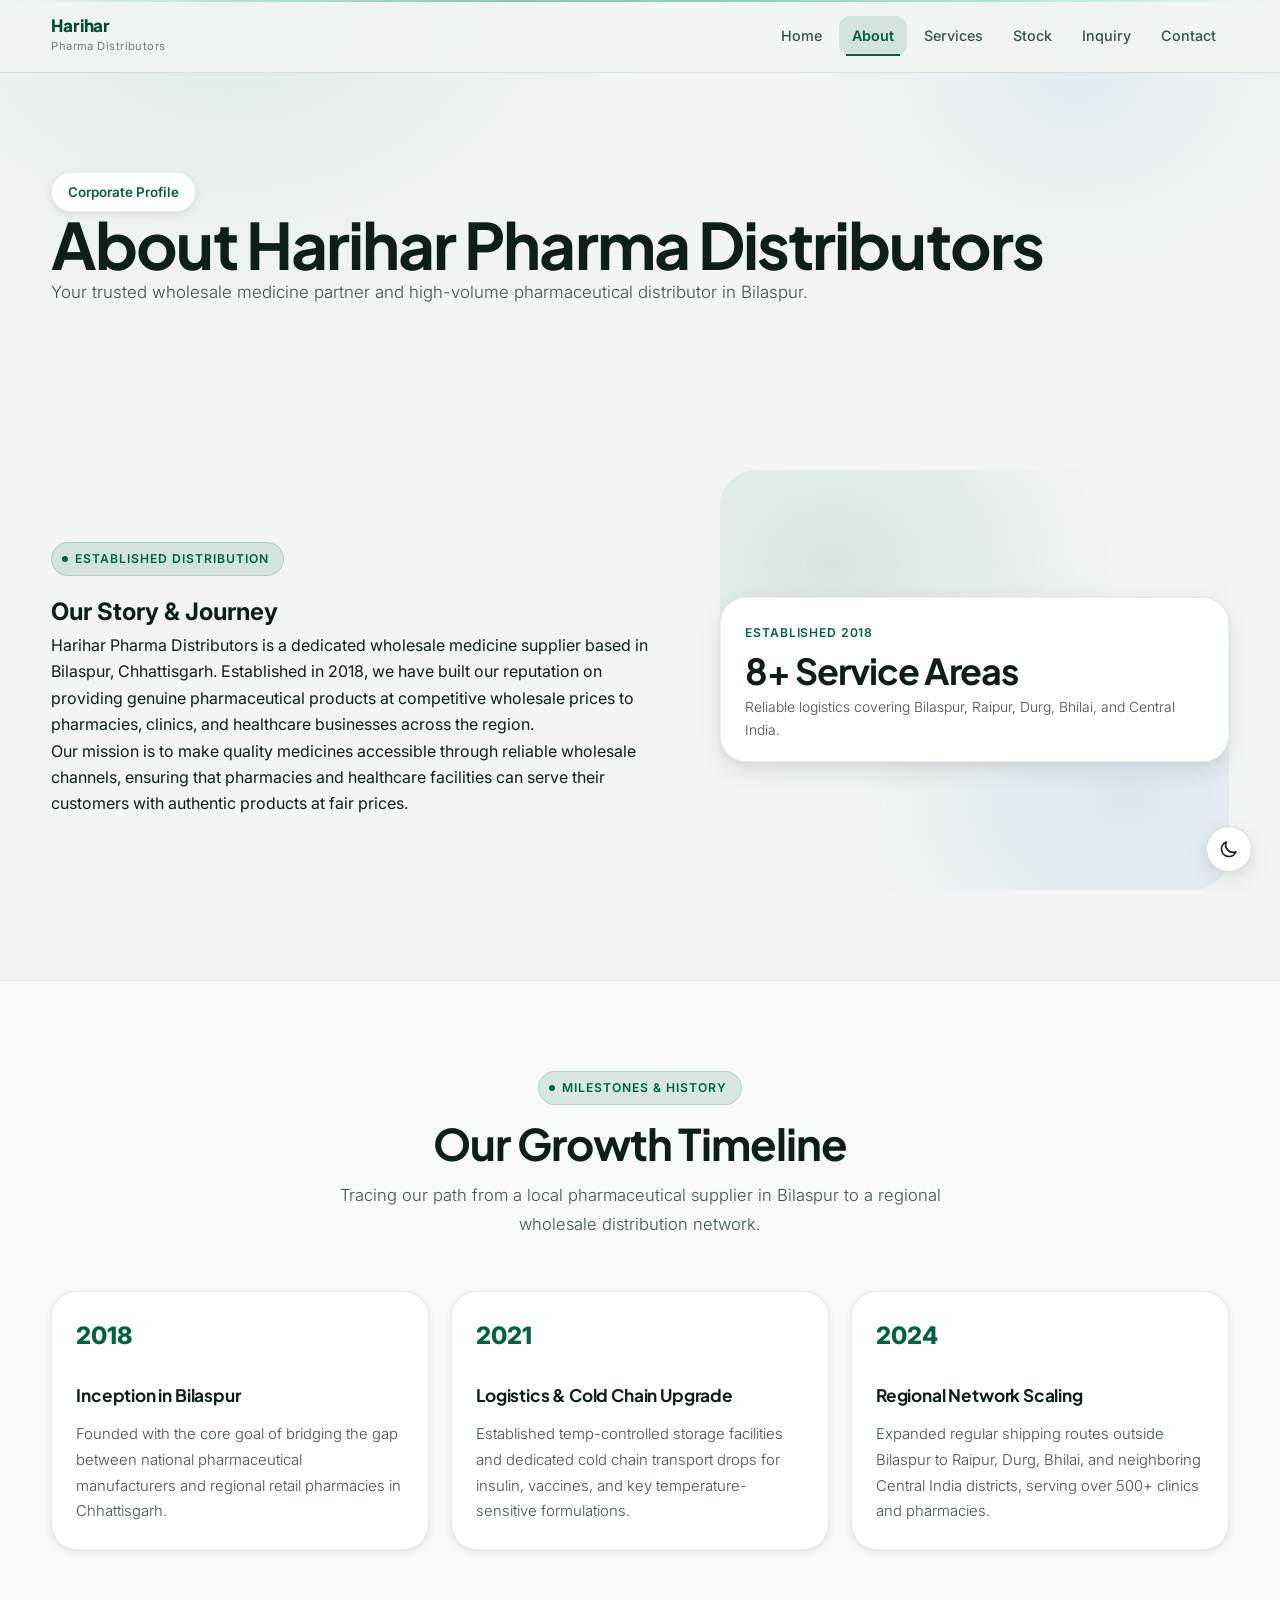
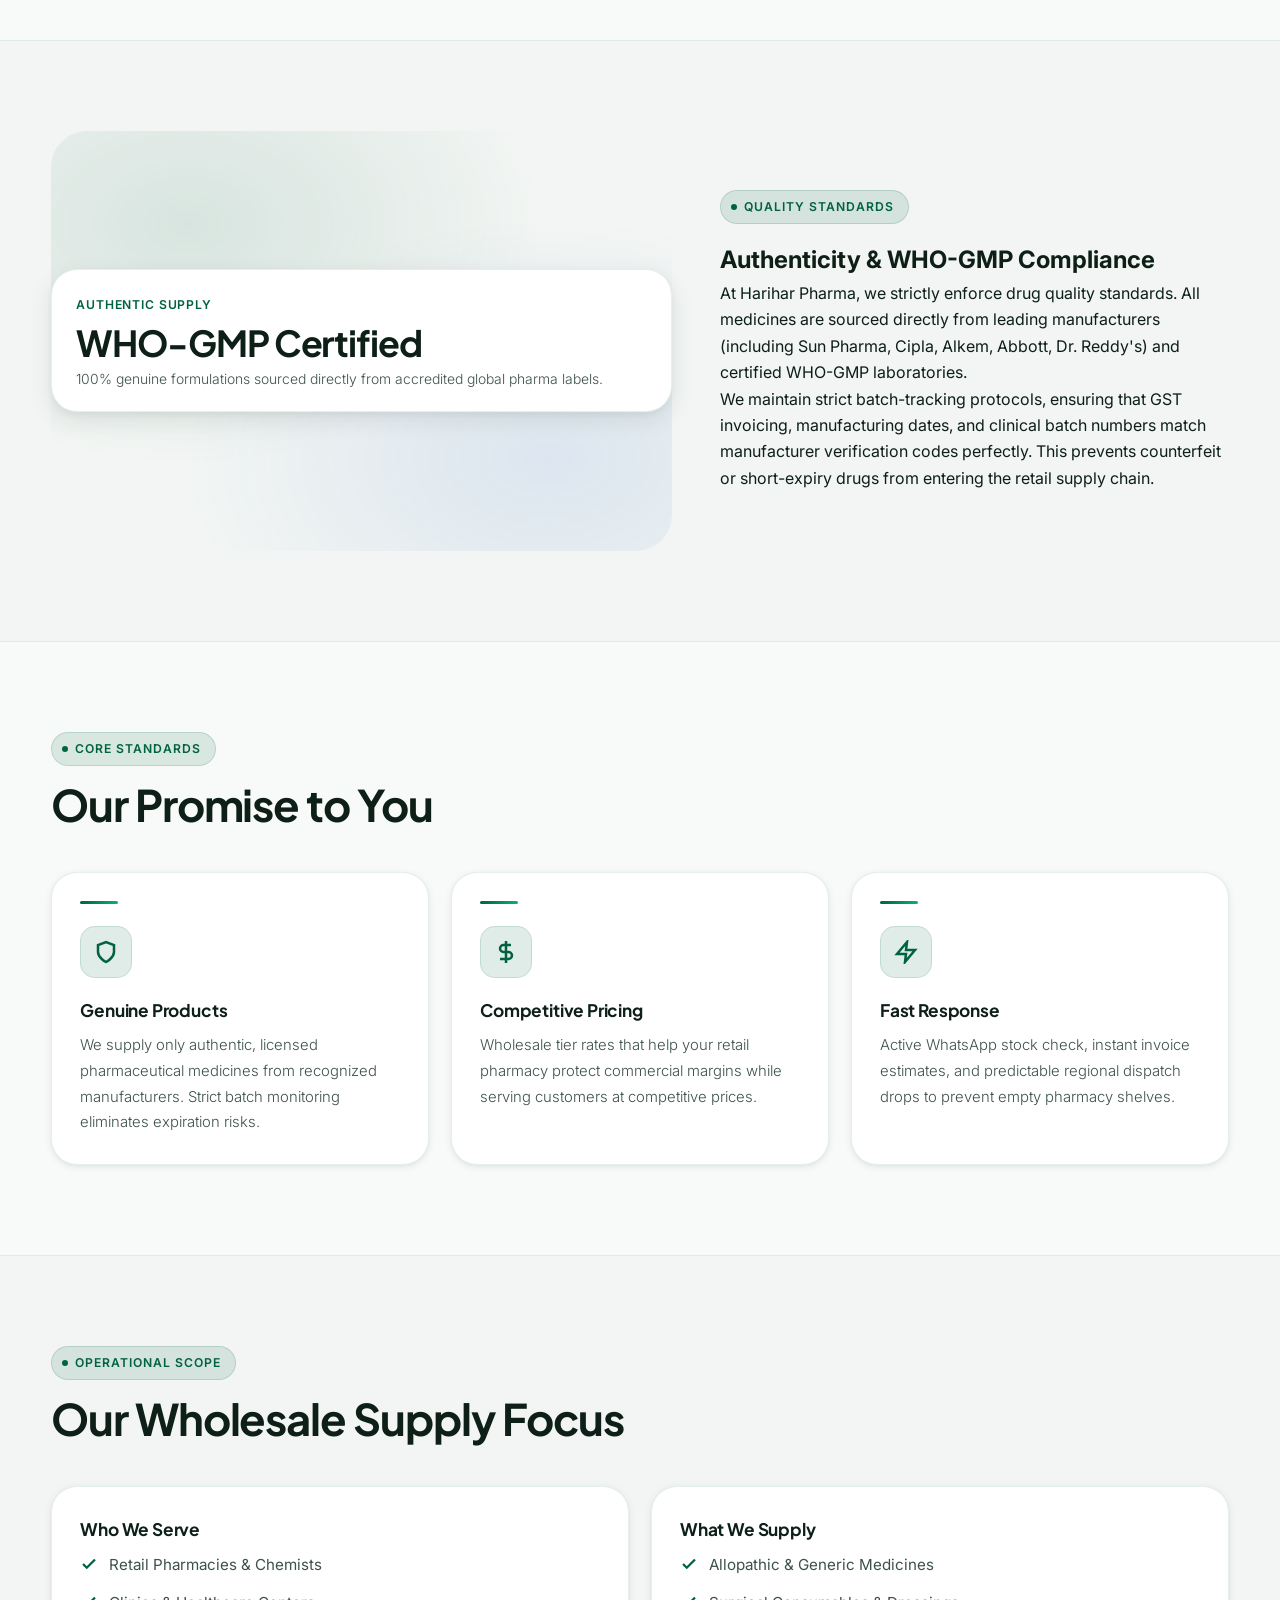
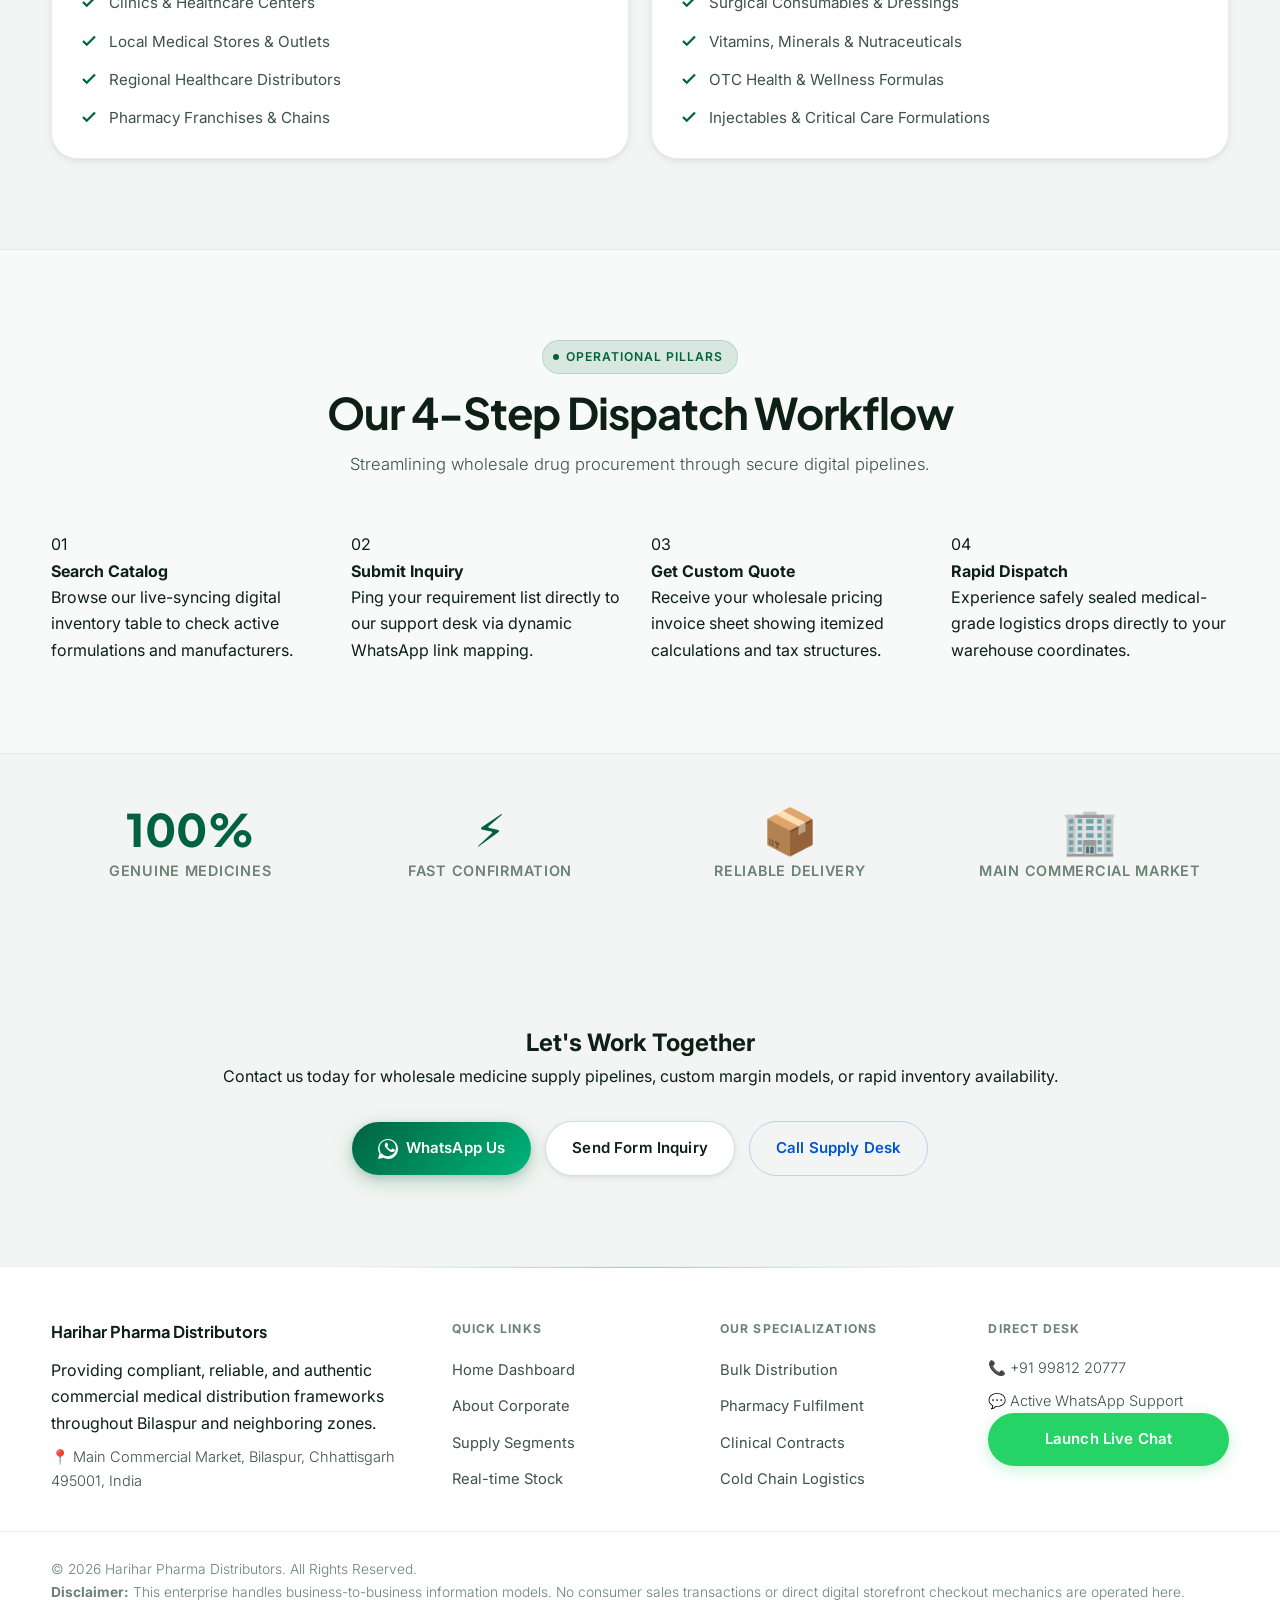
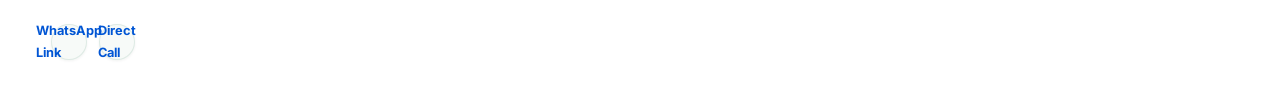
==== commit e9a33b45: "Update website with Google Form integration" ====
--- a/about.html
+++ b/about.html
@@ -23,6 +23,10 @@
   <link rel="stylesheet" href="css/style.css">
 </head>
 <body>
+  <button class="theme-toggle-btn" id="themeToggle" aria-label="Toggle display theme">
+    <svg class="sun-icon" fill="none" stroke="currentColor" viewBox="0 0 24 24" stroke-width="2"><path stroke-linecap="round" stroke-linejoin="round" d="M12 3v1m0 16v1m9-9h-1M4 12H3m15.364-6.364l-.707.707M6.343 17.657l-.707.707m12.728 0l-.707-.707M6.343 6.343l-.707-.707M14 12a2 2 0 11-4 0 2 2 0 014 0z"/></svg>
+    <svg class="moon-icon" fill="none" stroke="currentColor" viewBox="0 0 24 24" stroke-width="2"><path stroke-linecap="round" stroke-linejoin="round" d="M20.354 15.354A9 9 0 018.646 3.646 9.003 9.003 0 0012 21a9.003 9.003 0 008.354-5.646z"/></svg>
+  </button>
   <div id="site-preloader">
   <div class="loader-pulse-ring">
     <svg class="loader-icon" width="36" height="36" viewBox="0 0 24 24" fill="none" stroke="currentColor" stroke-width="2.5" stroke-linecap="round" stroke-linejoin="round">
@@ -67,19 +71,73 @@
       <div class="hero-grid">
         <div class="story-text">
           <span class="section-subtitle">Established Distribution</span>
-          <h2>Our Story</h2>
-          <p>Harihar Pharma Distributors is a dedicated wholesale medicine supplier based in Bilaspur, Chhattisgarh. We have built our reputation on providing genuine pharmaceutical products at competitive wholesale prices to pharmacies, clinics, and healthcare businesses across the region.</p>
+          <h2>Our Story & Journey</h2>
+          <p>Harihar Pharma Distributors is a dedicated wholesale medicine supplier based in Bilaspur, Chhattisgarh. Established in 2018, we have built our reputation on providing genuine pharmaceutical products at competitive wholesale prices to pharmacies, clinics, and healthcare businesses across the region.</p>
           <p>Our mission is to make quality medicines accessible through reliable wholesale channels, ensuring that pharmacies and healthcare facilities can serve their customers with authentic products at fair prices.</p>
         </div>
         <div class="hero-image-wrapper">
           <div class="hero-accent-bg"></div>
-          <img src="assets/placeholder.svg" alt="Harihar Wholesale Operations Hub" class="hero-img" loading="eager" decoding="async">
-        </div>
-      </div>
-    </div>
-  </section>
-
-  <section class="trust-section section">
+          <div class="hero-card" style="position:relative; width:100%; animation:none; opacity:1; transform:none; box-shadow:var(--sh-md);">
+            <span>Established 2018</span>
+            <strong>8+ Service Areas</strong>
+            <p>Reliable logistics covering Bilaspur, Raipur, Durg, Bhilai, and Central India.</p>
+          </div>
+        </div>
+      </div>
+    </div>
+  </section>
+
+  <!-- Expanded Section: Corporate Timeline -->
+  <section class="section timeline-section" style="background: var(--bg-soft); border-top: 1px solid var(--bd); border-bottom: 1px solid var(--bd);">
+    <div class="container">
+      <div class="section-header" style="margin: 0 auto 52px auto; text-align: center;">
+        <span class="section-subtitle">Milestones & History</span>
+        <h2>Our Growth Timeline</h2>
+        <p class="section-desc">Tracing our path from a local pharmaceutical supplier in Bilaspur to a regional wholesale distribution network.</p>
+      </div>
+      <div class="grid grid-3" style="margin-top: 24px;">
+        <div class="card product-card asset-fade">
+          <div style="font-size: 1.5rem; font-weight: 800; color: var(--primary); margin-bottom: 12px;">2018</div>
+          <h3>Inception in Bilaspur</h3>
+          <p>Founded with the core goal of bridging the gap between national pharmaceutical manufacturers and regional retail pharmacies in Chhattisgarh.</p>
+        </div>
+        <div class="card product-card asset-fade">
+          <div style="font-size: 1.5rem; font-weight: 800; color: var(--primary); margin-bottom: 12px;">2021</div>
+          <h3>Logistics & Cold Chain Upgrade</h3>
+          <p>Established temp-controlled storage facilities and dedicated cold chain transport drops for insulin, vaccines, and key temperature-sensitive formulations.</p>
+        </div>
+        <div class="card product-card asset-fade">
+          <div style="font-size: 1.5rem; font-weight: 800; color: var(--primary); margin-bottom: 12px;">2024</div>
+          <h3>Regional Network Scaling</h3>
+          <p>Expanded regular shipping routes outside Bilaspur to Raipur, Durg, Bhilai, and neighboring Central India districts, serving over 500+ clinics and pharmacies.</p>
+        </div>
+      </div>
+    </div>
+  </section>
+
+  <!-- Expanded Section: Compliance & Quality Assurance -->
+  <section class="section compliance-section">
+    <div class="container">
+      <div class="hero-grid" style="align-items: center;">
+        <div class="hero-image-wrapper">
+          <div class="hero-accent-bg"></div>
+          <div class="hero-card" style="position:relative; width:100%; animation:none; opacity:1; transform:none; box-shadow:var(--sh-md);">
+            <span>Authentic Supply</span>
+            <strong>WHO-GMP Certified</strong>
+            <p>100% genuine formulations sourced directly from accredited global pharma labels.</p>
+          </div>
+        </div>
+        <div class="compliance-text">
+          <span class="section-subtitle">Quality Standards</span>
+          <h2>Authenticity & WHO-GMP Compliance</h2>
+          <p>At Harihar Pharma, we strictly enforce drug quality standards. All medicines are sourced directly from leading manufacturers (including Sun Pharma, Cipla, Alkem, Abbott, Dr. Reddy's) and certified WHO-GMP laboratories.</p>
+          <p>We maintain strict batch-tracking protocols, ensuring that GST invoicing, manufacturing dates, and clinical batch numbers match manufacturer verification codes perfectly. This prevents counterfeit or short-expiry drugs from entering the retail supply chain.</p>
+        </div>
+      </div>
+    </div>
+  </section>
+
+  <section class="trust-section section" style="background: var(--bg-soft); border-top: 1px solid var(--bd); border-bottom: 1px solid var(--bd);">
     <div class="container">
       <div class="section-header">
         <span class="section-subtitle">Core Standards</span>
@@ -91,21 +149,21 @@
             <svg width="24" height="24" viewBox="0 0 24 24" fill="none" stroke="currentColor" stroke-width="2.5"><path d="M12 22s8-4 8-10V5l-8-3-8 3v7c0 6 8 10 8 10z"/></svg>
           </div>
           <h3>Genuine Products</h3>
-          <p>We supply only authentic, licensed pharmaceutical medicines from recognized manufacturers. No counterfeit or expired products.</p>
+          <p>We supply only authentic, licensed pharmaceutical medicines from recognized manufacturers. Strict batch monitoring eliminates expiration risks.</p>
         </div>
         <div class="trust-item">
           <div class="trust-icon-box">
             <svg width="24" height="24" viewBox="0 0 24 24" fill="none" stroke="currentColor" stroke-width="2.5"><line x1="12" y1="1" x2="12" y2="23"></line><path d="M17 5H9.5a3.5 3.5 0 0 0 0 7h5a3.5 3.5 0 0 1 0 7H6"></path></svg>
           </div>
           <h3>Competitive Pricing</h3>
-          <p>Wholesale rates that help your pharmacy remain profitable while serving customers at affordable prices.</p>
+          <p>Wholesale tier rates that help your retail pharmacy protect commercial margins while serving customers at competitive prices.</p>
         </div>
         <div class="trust-item">
           <div class="trust-icon-box">
             <svg width="24" height="24" viewBox="0 0 24 24" fill="none" stroke="currentColor" stroke-width="2.5"><polygon points="13 2 3 14 12 14 11 22 21 10 12 10 13 2"></polygon></svg>
           </div>
           <h3>Fast Response</h3>
-          <p>Quick WhatsApp stock confirmation, instant quotes, and reliable delivery schedules for your bulk orders.</p>
+          <p>Active WhatsApp stock check, instant invoice estimates, and predictable regional dispatch drops to prevent empty pharmacy shelves.</p>
         </div>
       </div>
     </div>
@@ -123,23 +181,23 @@
           <ul class="focus-list">
             <li>
               <svg width="18" height="18" viewBox="0 0 24 24" fill="none" stroke="currentColor" stroke-width="3"><polyline points="20 6 9 17 4 12"/></svg>
-              <span>Retail Pharmacies</span>
-            </li>
-            <li>
-              <svg width="18" height="18" viewBox="0 0 24 24" fill="none" stroke="currentColor" stroke-width="3"><polyline points="20 6 9 17 4 12"/></svg>
-              <span>Clinic & Healthcare Centers</span>
-            </li>
-            <li>
-              <svg width="18" height="18" viewBox="0 0 24 24" fill="none" stroke="currentColor" stroke-width="3"><polyline points="20 6 9 17 4 12"/></svg>
-              <span>Medical Stores</span>
-            </li>
-            <li>
-              <svg width="18" height="18" viewBox="0 0 24 24" fill="none" stroke="currentColor" stroke-width="3"><polyline points="20 6 9 17 4 12"/></svg>
-              <span>Healthcare Distributors</span>
-            </li>
-            <li>
-              <svg width="18" height="18" viewBox="0 0 24 24" fill="none" stroke="currentColor" stroke-width="3"><polyline points="20 6 9 17 4 12"/></svg>
-              <span>Pharmacy Chains</span>
+              <span>Retail Pharmacies & Chemists</span>
+            </li>
+            <li>
+              <svg width="18" height="18" viewBox="0 0 24 24" fill="none" stroke="currentColor" stroke-width="3"><polyline points="20 6 9 17 4 12"/></svg>
+              <span>Clinics & Healthcare Centers</span>
+            </li>
+            <li>
+              <svg width="18" height="18" viewBox="0 0 24 24" fill="none" stroke="currentColor" stroke-width="3"><polyline points="20 6 9 17 4 12"/></svg>
+              <span>Local Medical Stores & Outlets</span>
+            </li>
+            <li>
+              <svg width="18" height="18" viewBox="0 0 24 24" fill="none" stroke="currentColor" stroke-width="3"><polyline points="20 6 9 17 4 12"/></svg>
+              <span>Regional Healthcare Distributors</span>
+            </li>
+            <li>
+              <svg width="18" height="18" viewBox="0 0 24 24" fill="none" stroke="currentColor" stroke-width="3"><polyline points="20 6 9 17 4 12"/></svg>
+              <span>Pharmacy Franchises & Chains</span>
             </li>
           </ul>
         </div>
@@ -148,23 +206,23 @@
           <ul class="focus-list">
             <li>
               <svg width="18" height="18" viewBox="0 0 24 24" fill="none" stroke="currentColor" stroke-width="3"><polyline points="20 6 9 17 4 12"/></svg>
-              <span>Allopathic Medicines</span>
-            </li>
-            <li>
-              <svg width="18" height="18" viewBox="0 0 24 24" fill="none" stroke="currentColor" stroke-width="3"><polyline points="20 6 9 17 4 12"/></svg>
-              <span>Medical Essentials</span>
-            </li>
-            <li>
-              <svg width="18" height="18" viewBox="0 0 24 24" fill="none" stroke="currentColor" stroke-width="3"><polyline points="20 6 9 17 4 12"/></svg>
-              <span>Vitamins & Supplements</span>
-            </li>
-            <li>
-              <svg width="18" height="18" viewBox="0 0 24 24" fill="none" stroke="currentColor" stroke-width="3"><polyline points="20 6 9 17 4 12"/></svg>
-              <span>OTC & Healthcare Products</span>
-            </li>
-            <li>
-              <svg width="18" height="18" viewBox="0 0 24 24" fill="none" stroke="currentColor" stroke-width="3"><polyline points="20 6 9 17 4 12"/></svg>
-              <span>Surgical & Medical Supplies</span>
+              <span>Allopathic & Generic Medicines</span>
+            </li>
+            <li>
+              <svg width="18" height="18" viewBox="0 0 24 24" fill="none" stroke="currentColor" stroke-width="3"><polyline points="20 6 9 17 4 12"/></svg>
+              <span>Surgical Consumables & Dressings</span>
+            </li>
+            <li>
+              <svg width="18" height="18" viewBox="0 0 24 24" fill="none" stroke="currentColor" stroke-width="3"><polyline points="20 6 9 17 4 12"/></svg>
+              <span>Vitamins, Minerals & Nutraceuticals</span>
+            </li>
+            <li>
+              <svg width="18" height="18" viewBox="0 0 24 24" fill="none" stroke="currentColor" stroke-width="3"><polyline points="20 6 9 17 4 12"/></svg>
+              <span>OTC Health & Wellness Formulas</span>
+            </li>
+            <li>
+              <svg width="18" height="18" viewBox="0 0 24 24" fill="none" stroke="currentColor" stroke-width="3"><polyline points="20 6 9 17 4 12"/></svg>
+              <span>Injectables & Critical Care Formulations</span>
             </li>
           </ul>
         </div>
@@ -172,24 +230,57 @@
     </div>
   </section>
 
-  <section class="counters-section">
+  <!-- Expanded Section: B2B Operational Pillars Grid -->
+  <section class="section process-section" style="background: var(--bg-soft); border-top: 1px solid var(--bd); border-bottom: 1px solid var(--bd);">
+    <div class="container">
+      <div class="section-header" style="margin: 0 auto 52px auto; text-align: center;">
+        <span class="section-subtitle">Operational Pillars</span>
+        <h2>Our 4-Step Dispatch Workflow</h2>
+        <p class="section-desc">Streamlining wholesale drug procurement through secure digital pipelines.</p>
+      </div>
+      <div class="grid grid-4 process-grid">
+        <div class="process-step">
+          <div class="step-number">01</div>
+          <h4>Search Catalog</h4>
+          <p>Browse our live-syncing digital inventory table to check active formulations and manufacturers.</p>
+        </div>
+        <div class="process-step">
+          <div class="step-number">02</div>
+          <h4>Submit Inquiry</h4>
+          <p>Ping your requirement list directly to our support desk via dynamic WhatsApp link mapping.</p>
+        </div>
+        <div class="process-step">
+          <div class="step-number">03</div>
+          <h4>Get Custom Quote</h4>
+          <p>Receive your wholesale pricing invoice sheet showing itemized calculations and tax structures.</p>
+        </div>
+        <div class="process-step">
+          <div class="step-number">04</div>
+          <h4>Rapid Dispatch</h4>
+          <p>Experience safely sealed medical-grade logistics drops directly to your warehouse coordinates.</p>
+        </div>
+      </div>
+    </div>
+  </section>
+
+  <section class="counters-section" style="padding: 50px 0;">
     <div class="container">
       <div class="grid grid-4 text-center">
         <div class="counter-item">
-          <p class="counter-num">100%</p>
-          <p class="counter-label">Genuine Medicines</p>
+          <p class="counter-num" style="color: var(--primary); font-family: var(--font-head); font-weight:800; font-size: 2.8rem; line-height: 1.1; margin-bottom: 6px;">100%</p>
+          <p class="counter-label" style="font-size: 0.9rem; font-weight:600; color: var(--text-soft); text-transform: uppercase; letter-spacing:0.05em;">Genuine Medicines</p>
         </div>
         <div class="counter-item">
-          <div class="counter-icon">⚡</div>
-          <p class="counter-label">Fast Stock Confirmation</p>
+          <div class="counter-num" style="color: var(--primary); font-family: var(--font-head); font-weight:800; font-size: 2.8rem; line-height: 1.1; margin-bottom: 6px;">⚡</div>
+          <p class="counter-label" style="font-size: 0.9rem; font-weight:600; color: var(--text-soft); text-transform: uppercase; letter-spacing:0.05em;">Fast Confirmation</p>
         </div>
         <div class="counter-item">
-          <div class="counter-icon">📦</div>
-          <p class="counter-label">Reliable Bulk Delivery</p>
+          <div class="counter-num" style="color: var(--primary); font-family: var(--font-head); font-weight:800; font-size: 2.8rem; line-height: 1.1; margin-bottom: 6px;">📦</div>
+          <p class="counter-label" style="font-size: 0.9rem; font-weight:600; color: var(--text-soft); text-transform: uppercase; letter-spacing:0.05em;">Reliable Delivery</p>
         </div>
         <div class="counter-item">
-          <div class="counter-icon">🏢</div>
-          <p class="counter-label" id="about-address-card">Distributor Hub</p>
+          <div class="counter-num" style="color: var(--primary); font-family: var(--font-head); font-weight:800; font-size: 2.8rem; line-height: 1.1; margin-bottom: 6px;">🏢</div>
+          <p class="counter-label" id="about-address-card" style="font-size: 0.9rem; font-weight:600; color: var(--text-soft); text-transform: uppercase; letter-spacing:0.05em;">Distributor Hub</p>
         </div>
       </div>
     </div>
@@ -205,7 +296,7 @@
           WhatsApp Us
         </button>
         <a href="inquiry.html" class="btn btn-secondary">Send Form Inquiry</a>
-        <a href="#" id="about-phone-btn" class="btn btn-outline">Call Desk</a>
+        <a href="#" id="about-phone-btn" class="btn btn-outline">Call Supply Desk</a>
       </div>
     </div>
   </section>
--- a/css/style.css
+++ b/css/style.css
@@ -1,101 +1,93 @@
+
 /* ==========================================================================
-   HARIHAR PHARMA DISTRIBUTORS — PEAK STYLESHEET v2.0
-   Editorial luxury × precision medicine aesthetic
-   Fonts: Syne (display) + DM Sans (body) — via Google Fonts
-   
+   HARIHAR PHARMA DISTRIBUTORS — MASTER STYLESHEET v3.0
+   Clean, conflict-free, mobile-first, production-ready
+   Fonts: Syne (display) + DM Sans (body) — Google Fonts
+
    Sections:
-   1. Variables & Design Tokens
-   2. Global Reset & Base
-   3. Layout
-   4. Header & Mobile Nav
-   5. Buttons
-   6. Hero
-   7. Trust / Cards / Sections
-   8. Forms & Contact Panels
-   9. Search / Stock Catalog
+   1.  Variables & Design Tokens
+   2.  Global Reset & Base
+   3.  Layout Utilities
+   4.  Header & Navigation
+   5.  Buttons
+   6.  Hero
+   7.  Cards & Trust Grid
+   8.  Forms & Contact
+   9.  Search / Stock Catalog
    10. Footer
-   11. Toast / Preloader / Helpers
+   11. Toast & Preloader
    12. Animations & Keyframes
    13. Dark Mode
-   14. Responsive
+   14. Responsive (mobile-first breakpoints)
    15. Accessibility
    ========================================================================== */
 
 /* =========================================================
-   1. VARIABLES & DESIGN TOKENS
+   1. VARIABLES & DESIGN TOKENS  (single :root — no duplicates)
    ========================================================= */
 
-@import url('https://fonts.googleapis.com/css2?family=Syne:wght@600;700;800&family=DM+Sans:ital,opsz,wght@0,9..40,300;0,9..40,400;0,9..40,500;0,9..40,600;1,9..40,300&display=swap');
 
 :root {
-  /* Core Palette — Deep emerald × steel blue × warm cream */
-  --bg: #f2f5f3;
-  --bg-soft: #f7faf8;
-  --bg-canvas: #edf1ef;
-
-  --surface: rgba(255, 255, 255, 0.88);
-  --surface-strong: rgba(255, 255, 255, 0.97);
-  --surface-elevated: #ffffff;
-  --surface-tinted: rgba(0, 98, 65, 0.04);
-
-  --text: #0d1f17;
-  --text-muted: #3d5248;
-  --text-soft: #6b8278;
-  --text-inverse: #f0f7f4;
-  --text-ghost: rgba(13, 31, 23, 0.38);
-
-  /* Brand */
-  --primary: #006241;
-  --primary-deep: #004a30;
-  --primary-light: #008f5f;
-  --primary-glow: rgba(0, 98, 65, 0.14);
-
-  --secondary: #0055d4;
-  --secondary-soft: rgba(0, 85, 212, 0.08);
-  --secondary-border: rgba(0, 85, 212, 0.22);
-
-  --accent: #00b67a;
-  --accent-warm: #e8a842;
-  --danger: #c8344b;
-  --wa-green: #25d366;
-
-  /* Borders */
-  --border: rgba(0, 98, 65, 0.10);
-  --border-strong: rgba(0, 98, 65, 0.18);
-  --border-card: rgba(0, 98, 65, 0.10);
-  --border-blue: rgba(0, 85, 212, 0.14);
-
-  /* Shadows — layered for depth */
-  --shadow-sm:   0 2px 6px rgba(0, 30, 18, 0.06), 0 1px 2px rgba(0, 30, 18, 0.04);
-  --shadow-md:   0 8px 24px rgba(0, 30, 18, 0.09), 0 3px 8px rgba(0, 30, 18, 0.05);
-  --shadow-lg:   0 20px 48px rgba(0, 30, 18, 0.11), 0 8px 18px rgba(0, 30, 18, 0.07);
-  --shadow-xl:   0 36px 72px rgba(0, 30, 18, 0.13), 0 14px 28px rgba(0, 30, 18, 0.08);
-  --shadow-card: 0 4px 16px rgba(0, 30, 18, 0.07), 0 1px 4px rgba(0, 30, 18, 0.04);
-
-  /* Radii */
-  --radius-xs: 8px;
-  --radius-sm: 14px;
-  --radius-md: 20px;
-  --radius-lg: 28px;
-  --radius-xl: 36px;
-  --radius-pill: 999px;
-
-  /* Typography */
-  --font-heading: 'Syne', Georgia, serif;
-  --font-base: 'DM Sans', -apple-system, system-ui, sans-serif;
-
-  /* Motion */
-  --ease-out-expo: cubic-bezier(0.16, 1, 0.3, 1);
-  --ease-in-out-quart: cubic-bezier(0.76, 0, 0.24, 1);
+  /* ── Palette ───────────────────────────────────────────── */
+  --bg:              #f2f5f3;
+  --bg-soft:         #f7faf8;
+  --surface:         rgba(255,255,255,0.88);
+  --surface-strong:  rgba(255,255,255,0.97);
+  --surface-el:      #ffffff;
+
+  --text:            #0d1f17;
+  --text-muted:      #3d5248;
+  --text-soft:       #6b8278;
+  --text-ghost:      rgba(13,31,23,0.36);
+  --text-inverse:    #f0f7f4;
+
+  --primary:         #006241;
+  --primary-deep:    #004a30;
+  --primary-light:   #008f5f;
+  --primary-glow:    rgba(0,98,65,0.12);
+
+  --secondary:       #0055d4;
+  --secondary-soft:  rgba(0,85,212,0.08);
+  --secondary-bd:    rgba(0,85,212,0.22);
+
+  --accent:          #00b67a;
+  --wa-green:        #25d366;
+  --danger:          #c8344b;
+
+  /* ── Borders ───────────────────────────────────────────── */
+  --bd:              rgba(0,98,65,0.10);
+  --bd-strong:       rgba(0,98,65,0.18);
+
+  /* ── Shadows (dual-layer for physical depth) ───────────── */
+  --sh-xs:  0 1px 3px rgba(0,30,18,0.06);
+  --sh-sm:  0 2px 8px rgba(0,30,18,0.07), 0 1px 3px rgba(0,30,18,0.04);
+  --sh-md:  0 8px 24px rgba(0,30,18,0.09), 0 3px 8px rgba(0,30,18,0.05);
+  --sh-lg:  0 20px 48px rgba(0,30,18,0.11), 0 6px 16px rgba(0,30,18,0.06);
+  --sh-xl:  0 36px 72px rgba(0,30,18,0.13), 0 12px 24px rgba(0,30,18,0.08);
+
+  /* ── Radii ─────────────────────────────────────────────── */
+  --r-xs:   6px;
+  --r-sm:   12px;
+  --r-md:   18px;
+  --r-lg:   26px;
+  --r-xl:   36px;
+  --r-pill: 999px;
+
+  /* ── Typography ────────────────────────────────────────── */
+  --font-head: 'Plus Jakarta Sans', var(--font-body);
+  --font-body: 'Inter', -apple-system, system-ui, sans-serif;
+
+  /* ── Motion ────────────────────────────────────────────── */
+  --ease-expo:   cubic-bezier(0.16, 1, 0.3, 1);
   --ease-spring: cubic-bezier(0.34, 1.56, 0.64, 1);
-  --dur-fast: 0.18s;
-  --dur-base: 0.28s;
-  --dur-slow: 0.48s;
-  --transition: var(--dur-base) var(--ease-out-expo);
-
-  /* Layout */
-  --container-max: min(1160px, 90%);
-  --section-pad: clamp(72px, 10vh, 110px);
+  --ease-quart:  cubic-bezier(0.76, 0, 0.24, 1);
+  --t-fast:  0.16s;
+  --t-base:  0.26s;
+  --t-slow:  0.46s;
+
+  /* ── Layout ────────────────────────────────────────────── */
+  --container: min(1280px, 92%);
+  --sec-pad:   clamp(64px, 10vh, 108px);
 }
 
 /* =========================================================
@@ -111,126 +103,115 @@
 html {
   scroll-behavior: smooth;
   text-size-adjust: 100%;
+  -webkit-text-size-adjust: 100%;
 }
 
 body {
-  font-family: var(--font-base);
+  font-family: var(--font-body);
   font-size: 16px;
   line-height: 1.65;
   color: var(--text);
   background-color: var(--bg);
   background-image:
-    radial-gradient(ellipse 800px 600px at 20% 0%, rgba(0, 98, 65, 0.07) 0%, transparent 60%),
-    radial-gradient(ellipse 600px 500px at 85% 8%, rgba(0, 85, 212, 0.06) 0%, transparent 55%),
-    url("data:image/svg+xml,%3Csvg xmlns='http://www.w3.org/2000/svg' width='80' height='80'%3E%3Ccircle cx='1' cy='1' r='1' fill='%23006241' fill-opacity='0.022'/%3E%3C/svg%3E");
+    radial-gradient(ellipse 760px 560px at 18% 0%,  rgba(0,98,65,0.07)   0%, transparent 60%),
+    radial-gradient(ellipse 560px 460px at 84% 8%,  rgba(0,85,212,0.06)  0%, transparent 55%),
+    url("data:image/svg+xml,%3Csvg xmlns='http://www.w3.org/2000/svg' width='80' height='80'%3E%3Ccircle cx='1' cy='1' r='1' fill='%23006241' fill-opacity='0.02'/%3E%3C/svg%3E");
   background-attachment: fixed;
   overflow-x: hidden;
   -webkit-font-smoothing: antialiased;
   -moz-osx-font-smoothing: grayscale;
 }
 
-img, svg {
-  display: block;
-  max-width: 100%;
-  height: auto;
-}
-
+img, svg { display: block; max-width: 100%; height: auto; }
 button, input, select, textarea { font: inherit; }
 button { border: none; background: none; cursor: pointer; }
-a { color: inherit; }
+a { color: inherit; text-decoration: none; }
 
 ::selection {
-  background: rgba(0, 98, 65, 0.15);
+  background: rgba(0,98,65,0.14);
   color: var(--primary-deep);
 }
 
 /* =========================================================
-   3. LAYOUT
+   3. LAYOUT UTILITIES
    ========================================================= */
 
-.container {
-  width: var(--container-max);
-  margin: 0 auto;
-}
-
-.section {
-  padding: var(--section-pad) 0;
-}
+.container { width: var(--container); margin: 0 auto; }
+
+.section { padding: var(--sec-pad) 0; }
 
 .text-center { text-align: center; }
 
-/* Section badge pill */
+/* Section eyebrow label */
 .section-subtitle {
   display: inline-flex;
   align-items: center;
   gap: 7px;
   padding: 6px 14px 6px 10px;
-  border-radius: var(--radius-pill);
+  border-radius: var(--r-pill);
   background: var(--primary-glow);
-  border: 1px solid rgba(0, 98, 65, 0.16);
+  border: 1px solid rgba(0,98,65,0.15);
   color: var(--primary);
-  font-size: 0.77rem;
+  font-size: 0.76rem;
   font-weight: 600;
   letter-spacing: 0.08em;
   text-transform: uppercase;
-  margin-bottom: 18px;
+  margin-bottom: 16px;
 }
 
 .section-subtitle::before {
   content: '';
-  display: block;
-  width: 6px;
-  height: 6px;
+  width: 6px; height: 6px;
   border-radius: 50%;
   background: var(--primary);
   flex-shrink: 0;
-}
-
-/* Section header */
+  animation: dotPulse 2.4s ease-in-out infinite;
+}
+
 .section-header {
   max-width: 680px;
   margin-bottom: 44px;
 }
 
-.section-header h2,
-.hero h1,
-.static-hero h1 {
-  font-family: var(--font-heading);
+.section-header h2 {
+  font-family: var(--font-head);
+  font-size: clamp(1.9rem, 3.4vw, 2.9rem);
+  font-weight: 700;
+  line-height: 1.06;
+  letter-spacing: -0.025em;
   color: var(--text);
-  font-weight: 700;
-  letter-spacing: -0.025em;
-}
-
-.section-header h2 {
-  font-size: clamp(2rem, 3.6vw, 3rem);
-  line-height: 1.06;
 }
 
 .section-desc {
+  margin-top: 14px;
   color: var(--text-muted);
-  font-size: 1.05rem;
+  font-size: 1.04rem;
   font-weight: 300;
-  line-height: 1.75;
-  margin-top: 14px;
-}
-
-/* Badge */
+  line-height: 1.76;
+}
+
 .badge {
   display: inline-flex;
   align-items: center;
   gap: 8px;
   padding: 8px 16px;
-  border-radius: var(--radius-pill);
-  background: var(--surface-elevated);
-  border: 1px solid var(--border);
+  border-radius: var(--r-pill);
+  background: var(--surface-el);
+  border: 1px solid var(--bd);
   color: var(--primary);
   font-size: 0.84rem;
   font-weight: 600;
-  box-shadow: var(--shadow-sm);
-}
+  box-shadow: var(--sh-sm);
+}
+
+/* Grids */
+.trust-grid, .grid-3 { display: grid; gap: 22px; grid-template-columns: repeat(3, minmax(0,1fr)); }
+.grid-2             { display: grid; gap: 22px; grid-template-columns: repeat(2, minmax(0,1fr)); }
+.grid-4             { display: grid; gap: 22px; grid-template-columns: repeat(4, minmax(0,1fr)); }
+.focus-grid         { display: grid; gap: 22px; grid-template-columns: repeat(2, minmax(0,1fr)); }
 
 /* =========================================================
-   4. HEADER & MOBILE NAV
+   4. HEADER & NAVIGATION
    ========================================================= */
 
 .site-header {
@@ -239,32 +220,34 @@
   z-index: 1000;
   backdrop-filter: blur(22px) saturate(1.6);
   -webkit-backdrop-filter: blur(22px) saturate(1.6);
-  background: rgba(242, 245, 243, 0.78);
-  border-bottom: 1px solid var(--border);
-  transition: background var(--transition), box-shadow var(--transition);
-}
-
-.site-header::after {
+  background: rgba(242,245,243,0.80);
+  border-bottom: 1px solid var(--bd);
+  transition: background var(--t-base) var(--ease-expo),
+              box-shadow  var(--t-base) var(--ease-expo);
+}
+
+/* Gradient hairline accent at very top */
+.site-header::before {
   content: '';
   position: absolute;
   inset: 0 0 auto;
-  height: 1px;
-  background: linear-gradient(90deg, transparent, var(--primary-light), transparent);
-  opacity: 0.3;
+  height: 2px;
+  background: linear-gradient(90deg, transparent 0%, var(--primary-light) 40%, var(--accent) 60%, transparent 100%);
+  opacity: 0.45;
   pointer-events: none;
 }
 
 .site-header.scrolled {
-  background: rgba(242, 245, 243, 0.92);
-  box-shadow: var(--shadow-md);
+  background: rgba(242,245,243,0.94);
+  box-shadow: var(--sh-md);
 }
 
 .navbar {
-  min-height: 74px;
+  min-height: 72px;
   display: flex;
   align-items: center;
   justify-content: space-between;
-  gap: 20px;
+  gap: 18px;
 }
 
 /* Brand */
@@ -272,12 +255,11 @@
   display: inline-flex;
   flex-direction: column;
   gap: 2px;
-  text-decoration: none;
 }
 
 .navbar-brand-main {
-  font-family: var(--font-heading);
-  font-size: 1.08rem;
+  font-family: var(--font-head);
+  font-size: 1.06rem;
   font-weight: 800;
   letter-spacing: -0.01em;
   color: var(--primary-deep);
@@ -285,17 +267,17 @@
 }
 
 .navbar-brand-subtitle {
-  font-size: 0.72rem;
+  font-size: 0.70rem;
   font-weight: 400;
   color: var(--text-soft);
-  letter-spacing: 0.05em;
+  letter-spacing: 0.04em;
 }
 
 /* Nav links */
 .nav-links {
   display: flex;
   align-items: center;
-  gap: 6px;
+  gap: 4px;
   list-style: none;
 }
 
@@ -303,20 +285,40 @@
 
 .nav-links a {
   display: inline-block;
-  padding: 8px 14px;
-  border-radius: var(--radius-sm);
+  padding: 8px 13px;
+  border-radius: var(--r-sm);
   color: var(--text-muted);
   font-size: 0.9rem;
   font-weight: 500;
-  text-decoration: none;
-  transition: color var(--dur-fast) ease, background var(--dur-fast) ease;
-  position: relative;
+  transition: color var(--t-fast) ease, background var(--t-fast) ease;
 }
 
 .nav-links a:hover,
 .nav-links a:focus-visible {
   color: var(--primary);
   background: var(--primary-glow);
+}
+
+.nav-links a {
+  position: relative;
+  transition: color var(--t-fast) ease;
+}
+
+.nav-links a::after {
+  content: '';
+  position: absolute;
+  bottom: 0;
+  left: 50%;
+  width: 0;
+  height: 2px;
+  background: var(--primary);
+  transition: width var(--t-fast) var(--ease-expo), left var(--t-fast) var(--ease-expo);
+}
+
+.nav-links a:hover::after,
+.nav-links a.active::after {
+  width: 80%;
+  left: 10%;
 }
 
 .nav-links a.active {
@@ -330,14 +332,16 @@
   display: none;
   align-items: center;
   justify-content: center;
-  width: 46px;
-  height: 46px;
-  border-radius: var(--radius-sm);
-  background: var(--surface-elevated);
-  border: 1px solid var(--border);
-  box-shadow: var(--shadow-sm);
+  width: 44px;
+  height: 44px;               /* WCAG 2.5.5 min tap target */
+  border-radius: var(--r-sm);
+  background: var(--surface-el);
+  border: 1px solid var(--bd);
+  box-shadow: var(--sh-xs);
   position: relative;
-  transition: background var(--transition), box-shadow var(--transition);
+  flex-shrink: 0;
+  touch-action: manipulation;
+  transition: background var(--t-base) var(--ease-expo);
 }
 
 .hamburger:hover { background: var(--bg-soft); }
@@ -348,47 +352,42 @@
   width: 20px;
   height: 1.5px;
   background: var(--text);
+  border-radius: 2px;
   transform: translateX(-50%);
-  transition:
-    transform var(--dur-base) var(--ease-in-out-quart),
-    opacity var(--dur-fast) ease;
-  border-radius: 2px;
-}
-
-.hamburger span:nth-child(1) { top: 17px; }
-.hamburger span:nth-child(2) { top: 23px; }
-.hamburger span:nth-child(3) { top: 29px; }
+  transition: transform var(--t-base) var(--ease-quart),
+              opacity   var(--t-fast) ease;
+}
+
+.hamburger span:nth-child(1) { top: 16px; }
+.hamburger span:nth-child(2) { top: 22px; }
+.hamburger span:nth-child(3) { top: 28px; }
 
 .toggle-burger span:nth-child(1) { transform: translateX(-50%) translateY(6px) rotate(45deg); }
 .toggle-burger span:nth-child(2) { opacity: 0; transform: translateX(-50%) scaleX(0); }
 .toggle-burger span:nth-child(3) { transform: translateX(-50%) translateY(-6px) rotate(-45deg); }
 
-/* Mobile nav panel */
+/* Mobile drawer */
 .nav-links.nav-active {
   position: fixed;
-  inset: 74px 0 auto auto;
-  width: min(300px, 76%);
-  max-height: calc(100dvh - 74px);
-  padding: 24px 20px;
+  inset: 72px 0 0 auto;
+  width: min(300px, 78vw);
+  padding: 24px 18px;
   flex-direction: column;
   align-items: flex-start;
   gap: 4px;
-  background: var(--surface-elevated);
-  border-left: 1px solid var(--border);
-  box-shadow: -16px 32px 64px rgba(0, 30, 18, 0.14);
+  background: var(--surface-el);
+  border-left: 1px solid var(--bd);
+  box-shadow: -14px 0 40px rgba(0,30,18,0.12);
   overflow-y: auto;
-  animation: slideInRight var(--dur-base) var(--ease-out-expo) both;
-}
-
-@keyframes slideInRight {
-  from { transform: translateX(100%); opacity: 0; }
-  to   { transform: translateX(0);    opacity: 1; }
+  -webkit-overflow-scrolling: touch;
+  animation: drawerIn var(--t-base) var(--ease-expo) both;
 }
 
 .nav-links.nav-active a {
   width: 100%;
   padding: 12px 16px;
   font-size: 1rem;
+  border-radius: var(--r-sm);
 }
 
 /* =========================================================
@@ -401,135 +400,79 @@
   justify-content: center;
   gap: 8px;
   padding: 14px 26px;
-  border-radius: var(--radius-pill);
+  min-height: 44px;           /* WCAG tap target */
+  border-radius: var(--r-pill);
   font-weight: 600;
   font-size: 0.94rem;
   letter-spacing: 0.01em;
-  text-decoration: none;
-  transition:
-    transform var(--dur-base) var(--ease-spring),
-    box-shadow var(--transition),
-    background var(--dur-fast) ease,
-    border-color var(--dur-fast) ease;
+  touch-action: manipulation;
+  cursor: pointer;
   position: relative;
   overflow: hidden;
-}
-
+  transition:
+    transform  var(--t-base) var(--ease-spring),
+    box-shadow var(--t-base) var(--ease-expo),
+    background var(--t-fast) ease,
+    border-color var(--t-fast) ease;
+}
+
+/* Light-reflection shimmer on hover */
 .btn::after {
   content: '';
   position: absolute;
-  inset: 0;
-  background: rgba(255, 255, 255, 0);
-  transition: background var(--dur-fast) ease;
+  top: 0; left: -110%;
+  width: 60%; height: 100%;
+  background: linear-gradient(90deg, transparent, rgba(255,255,255,0.18), transparent);
+  transform: skewX(-20deg);
+  transition: left 0.55s var(--ease-expo);
   pointer-events: none;
 }
 
 .btn:hover { transform: translateY(-2px); }
-.btn:hover::after { background: rgba(255, 255, 255, 0.08); }
-.btn:active { transform: translateY(0) scale(0.98); }
-
-/* Primary — gradient */
+.btn:hover::after { left: 150%; }
+.btn:active { transform: translateY(0) scale(0.975); }
+
+/* Primary — emerald → mint gradient */
 .btn-primary-whatsapp {
   color: #fff;
   background: linear-gradient(135deg, var(--primary) 0%, var(--accent) 100%);
-  box-shadow: 0 8px 24px rgba(0, 98, 65, 0.28), 0 2px 6px rgba(0, 98, 65, 0.16);
-}
-
+  box-shadow: 0 6px 20px rgba(0,98,65,0.26), 0 2px 6px rgba(0,98,65,0.14);
+}
 .btn-primary-whatsapp:hover {
-  box-shadow: 0 14px 36px rgba(0, 98, 65, 0.34), 0 4px 10px rgba(0, 98, 65, 0.18);
-}
-
-/* Secondary */
+  box-shadow: 0 12px 32px rgba(0,98,65,0.32), 0 4px 10px rgba(0,98,65,0.16);
+}
+
+/* Secondary — ghost white */
 .btn-secondary {
   color: var(--text);
-  background: var(--surface-elevated);
-  border: 1px solid var(--border-strong);
-  box-shadow: var(--shadow-sm);
-}
-
-.btn-secondary:hover { border-color: rgba(0, 98, 65, 0.28); }
-
-/* Outline blue */
+  background: var(--surface-el);
+  border: 1px solid var(--bd-strong);
+  box-shadow: var(--sh-sm);
+}
+.btn-secondary:hover { border-color: rgba(0,98,65,0.30); }
+
+/* Outline — blue */
 .btn-outline {
   color: var(--secondary);
   background: transparent;
-  border: 1px solid var(--secondary-border);
-}
-
+  border: 1px solid var(--secondary-bd);
+}
 .btn-outline:hover { background: var(--secondary-soft); }
 
-/* Sizes */
-.btn-small { padding: 10px 20px; font-size: 0.86rem; }
-.btn-block  { width: 100%; }
-
-/* WhatsApp footer */
+/* WhatsApp CTA */
 .btn-whatsapp-footer {
   width: 100%;
   justify-content: center;
   color: #fff;
   background: var(--wa-green);
-  box-shadow: 0 6px 20px rgba(37, 211, 102, 0.28);
-}
-
+  box-shadow: 0 4px 16px rgba(37,211,102,0.26);
+}
 .btn-whatsapp-footer:hover {
-  box-shadow: 0 10px 28px rgba(37, 211, 102, 0.38);
-}
-
-/* =========================================================
-   6. HERO
-   ========================================================= */
-
-.hero,
-.static-hero {
-  padding: clamp(80px, 12vh, 130px) 0 clamp(60px, 9vh, 100px);
-  position: relative;
-}
-
-.hero-grid {
-  display: grid;
-  grid-template-columns: 1.1fr 0.9fr;
-  gap: 48px;
-  align-items: center;
-}
-
-.hero-content {
-  display: grid;
-  gap: 22px;
-}
-
-.hero h1,
-.static-hero h1 {
-  font-family: var(--font-heading);
-  font-size: clamp(2.6rem, 5.2vw, 4.2rem);
-  line-height: 1.02;
-  letter-spacing: -0.03em;
-  font-weight: 700;
-}
-
-.hero h1 em {
-  font-style: normal;
-  background: linear-gradient(135deg, var(--primary) 0%, var(--accent) 60%, var(--secondary) 100%);
-  -webkit-background-clip: text;
-  -webkit-text-fill-color: transparent;
-  background-clip: text;
-}
-
-/* Keep legacy .hero h1 span working */
-.hero h1 span {
-  display: inline-block;
-  background: linear-gradient(135deg, var(--primary) 0%, var(--accent) 60%, var(--secondary) 100%);
-  -webkit-background-clip: text;
-  -webkit-text-fill-color: transparent;
-  background-clip: text;
-}
-
-.hero > .container > .hero-grid > .hero-content > p,
-.hero p.hero-lead {
-  color: var(--text-muted);
-  font-size: 1.08rem;
-  font-weight: 300;
-  line-height: 1.78;
-}
+  box-shadow: 0 8px 24px rgba(37,211,102,0.34);
+}
+
+.btn-small  { padding: 10px 20px; font-size: 0.86rem; min-height: 40px; }
+.btn-block  { width: 100%; }
 
 .hero-buttons {
   display: flex;
@@ -539,10 +482,57 @@
   margin-top: 8px;
 }
 
-/* Hero visual */
+/* =========================================================
+   6. HERO
+   ========================================================= */
+
+.hero,
+.static-hero {
+  padding: clamp(76px, 11vh, 128px) 0 clamp(56px, 8vh, 96px);
+  position: relative;
+}
+
+.hero-grid {
+  display: grid;
+  grid-template-columns: 1.1fr 0.9fr;
+  gap: 48px;
+  align-items: center;
+}
+
+.hero-content { display: grid; gap: 20px; }
+
+.hero h1,
+.static-hero h1 {
+  font-family: var(--font-head);
+  font-size: clamp(2.4rem, 5vw, 4rem);
+  line-height: 1.02;
+  letter-spacing: -0.03em;
+  font-weight: 700;
+  color: var(--text);
+}
+
+/* Gradient text highlight */
+.hero h1 span,
+.hero h1 em {
+  font-style: normal;
+  background: linear-gradient(135deg, var(--primary) 0%, var(--accent) 55%, var(--secondary) 100%);
+  -webkit-background-clip: text;
+  -webkit-text-fill-color: transparent;
+  background-clip: text;
+}
+
+.hero p,
+.hero-lead {
+  color: var(--text-muted);
+  font-size: 1.06rem;
+  font-weight: 300;
+  line-height: 1.78;
+}
+
+/* Hero visual panel */
 .hero-image-wrapper {
   position: relative;
-  min-height: 440px;
+  min-height: 420px;
   display: grid;
   place-items: center;
 }
@@ -550,90 +540,66 @@
 .hero-accent-bg {
   position: absolute;
   inset: 0;
-  border-radius: var(--radius-xl);
+  border-radius: var(--r-xl);
   background:
-    radial-gradient(ellipse at 20% 20%, rgba(0, 98, 65, 0.12) 0%, transparent 50%),
-    radial-gradient(ellipse at 80% 80%, rgba(0, 85, 212, 0.10) 0%, transparent 50%);
+    radial-gradient(ellipse at 22% 22%, rgba(0,98,65,0.11) 0%, transparent 52%),
+    radial-gradient(ellipse at 80% 78%, rgba(0,85,212,0.09) 0%, transparent 52%);
   pointer-events: none;
 }
 
 .hero-animation-scene {
   position: relative;
   width: 100%;
-  min-height: 440px;
+  min-height: 420px;
   display: grid;
   place-items: center;
   overflow: hidden;
 }
 
-/* Hero floating elements */
 .hero-glow-orb {
   position: absolute;
-  width: 160px;
-  height: 160px;
+  width: 150px; height: 150px;
   border-radius: 50%;
-  background: radial-gradient(circle, rgba(0, 182, 122, 0.18), rgba(0, 85, 212, 0.1) 60%, transparent);
-  filter: blur(28px);
-  top: 6%;
-  right: 10%;
-  animation: orbFloat 8s ease-in-out infinite;
+  background: radial-gradient(circle, rgba(0,182,122,0.16), rgba(0,85,212,0.09) 60%, transparent);
+  filter: blur(26px);
+  top: 6%; right: 10%;
+  animation: orbFloat 9s ease-in-out infinite;
 }
 
 .hero-pill {
   position: absolute;
-  border-radius: var(--radius-pill);
-  background: linear-gradient(135deg, rgba(0, 98, 65, 0.08), rgba(0, 182, 122, 0.06));
-  border: 1px solid rgba(0, 98, 65, 0.12);
-  backdrop-filter: blur(6px);
-}
-
-.pill-sm {
-  width: 100px;
-  height: 36px;
-  top: 14%;
-  left: 12%;
-  animation: floatY 5s ease-in-out infinite;
-}
-
-.pill-lg {
-  width: 140px;
-  height: 48px;
-  bottom: 22%;
-  right: 14%;
-  animation: floatY 7s ease-in-out infinite 1.2s;
-}
+  border-radius: var(--r-pill);
+  background: linear-gradient(135deg, rgba(0,98,65,0.08), rgba(0,182,122,0.06));
+  border: 1px solid rgba(0,98,65,0.11);
+  backdrop-filter: blur(5px);
+}
+.pill-sm { width: 96px; height: 34px; top: 14%; left: 12%; animation: floatY 5.2s ease-in-out infinite; }
+.pill-lg { width: 136px; height: 46px; bottom: 22%; right: 14%; animation: floatY 7.2s ease-in-out infinite 1.3s; }
 
 .hero-cross {
   position: absolute;
-  width: 64px;
-  height: 64px;
-  display: grid;
-  place-items: center;
-  font-size: 1.4rem;
+  width: 62px; height: 62px;
+  display: grid; place-items: center;
+  font-size: 1.35rem;
   color: var(--secondary);
-  top: 36%;
-  left: 52%;
-  background: rgba(0, 85, 212, 0.08);
-  border: 1px solid rgba(0, 85, 212, 0.14);
-  border-radius: var(--radius-sm);
-  animation: floatY 6s ease-in-out infinite 0.6s;
+  top: 36%; left: 52%;
+  background: rgba(0,85,212,0.08);
+  border: 1px solid rgba(0,85,212,0.13);
+  border-radius: var(--r-sm);
+  animation: floatY 6.2s ease-in-out infinite 0.7s;
 }
 
 .hero-medical-box {
   position: absolute;
-  width: 140px;
-  height: 140px;
-  background: var(--surface-elevated);
-  border: 1px solid var(--border);
-  box-shadow: var(--shadow-md);
-  border-radius: var(--radius-md);
-  top: 28%;
-  left: 18%;
-  display: grid;
-  place-items: center;
-  animation: floatY 6.5s ease-in-out infinite 0.3s;
-}
-
+  width: 136px; height: 136px;
+  background: var(--surface-el);
+  border: 1px solid var(--bd);
+  box-shadow: var(--sh-md);
+  border-radius: var(--r-md);
+  top: 28%; left: 18%;
+  display: grid; place-items: center;
+  animation: floatY 6.8s ease-in-out infinite 0.4s;
+}
 .hero-medical-box .box-top,
 .hero-medical-box .box-front,
 .hero-medical-box .box-label { display: none; }
@@ -641,71 +607,44 @@
 /* Hero stat cards */
 .hero-card {
   position: absolute;
-  padding: 22px 26px;
-  border-radius: var(--radius-lg);
-  background: var(--surface-elevated);
-  border: 1px solid var(--border-card);
-  box-shadow: var(--shadow-lg);
+  padding: 20px 24px;
+  border-radius: var(--r-lg);
+  background: var(--surface-el);
+  border: 1px solid var(--bd);
+  box-shadow: var(--sh-lg);
   backdrop-filter: blur(12px);
-  animation: cardEntrance 0.7s var(--ease-out-expo) both;
-}
-
-.hero-card-left {
-  width: clamp(210px, 28vw, 280px);
-  top: 12%;
-  left: 52%;
-  animation-delay: 0.3s;
-}
-
-.hero-card-right {
-  width: clamp(210px, 28vw, 280px);
-  bottom: 12%;
-  right: 12%;
-  animation-delay: 0.55s;
-}
+  animation: cardIn 0.7s var(--ease-expo) both;
+}
+
+.hero-card-left  { width: clamp(200px,26vw,268px); top: 12%; left: 52%; animation-delay: 0.32s; }
+.hero-card-right { width: clamp(200px,26vw,268px); bottom: 12%; right: 12%; animation-delay: 0.56s; }
 
 .hero-card span {
-  display: inline-flex;
-  align-items: center;
-  gap: 6px;
-  margin-bottom: 12px;
+  display: inline-flex; align-items: center; gap: 6px;
+  margin-bottom: 10px;
   color: var(--primary);
-  font-size: 0.8rem;
-  font-weight: 600;
-  letter-spacing: 0.06em;
-  text-transform: uppercase;
+  font-size: 0.76rem; font-weight: 600; letter-spacing: 0.07em; text-transform: uppercase;
 }
 
 .hero-card strong {
   display: block;
-  font-family: var(--font-heading);
-  font-size: clamp(2rem, 3vw, 2.8rem);
-  font-weight: 700;
-  letter-spacing: -0.03em;
-  color: var(--text);
-  line-height: 1;
-  margin-bottom: 8px;
+  font-family: var(--font-head);
+  font-size: clamp(1.8rem, 2.8vw, 2.6rem);
+  font-weight: 700; letter-spacing: -0.03em;
+  color: var(--text); line-height: 1;
+  margin-bottom: 7px;
 }
 
 .hero-card p {
   color: var(--text-muted);
-  font-size: 0.88rem;
-  font-weight: 300;
-  line-height: 1.65;
+  font-size: 0.87rem; font-weight: 300; line-height: 1.64;
 }
 
 /* =========================================================
-   7. TRUST / CARDS / SECTIONS
+   7. CARDS & TRUST GRID
    ========================================================= */
 
-/* Grid layouts */
-.trust-grid,
-.grid-3       { display: grid; gap: 22px; grid-template-columns: repeat(3, minmax(0, 1fr)); }
-.grid-2       { display: grid; gap: 22px; grid-template-columns: repeat(2, minmax(0, 1fr)); }
-.grid-4       { display: grid; gap: 22px; grid-template-columns: repeat(4, minmax(0, 1fr)); }
-.focus-grid   { display: grid; gap: 22px; grid-template-columns: repeat(2, minmax(0, 1fr)); }
-
-/* Card base */
+/* Card base (single definition — no duplicates) */
 .trust-item,
 .service-display-card,
 .support-card-item,
@@ -716,14 +655,14 @@
 .info-block-item,
 .action-card-panel,
 .alt-cta-box {
-  background: var(--surface-elevated);
-  border: 1px solid var(--border-card);
-  box-shadow: var(--shadow-card);
-  border-radius: var(--radius-lg);
+  background: var(--surface-el);
+  border: 1px solid var(--bd);
+  box-shadow: var(--sh-sm);
+  border-radius: var(--r-lg);
   transition:
-    transform var(--dur-base) var(--ease-spring),
-    box-shadow var(--transition),
-    border-color var(--transition);
+    transform    var(--t-base) var(--ease-spring),
+    box-shadow   var(--t-base) var(--ease-expo),
+    border-color var(--t-base) var(--ease-expo);
 }
 
 .trust-item:hover,
@@ -737,59 +676,84 @@
 .action-card-panel:hover,
 .alt-cta-box:hover {
   transform: translateY(-5px);
-  box-shadow: var(--shadow-lg);
-  border-color: var(--border-strong);
-}
-
-/* Card padding */
+  box-shadow: var(--sh-lg);
+  border-color: var(--bd-strong);
+}
+
+/* Padding for most cards */
 .trust-item,
 .service-display-card,
 .support-card-item,
 .focus-card,
 .card,
-.product-card {
-  padding: 30px;
-}
+.product-card { padding: 28px; }
+
+/* Gradient stripe accent on feature cards */
+.trust-item::before,
+.service-display-card::before {
+  content: '';
+  display: block;
+  height: 3px; width: 38px;
+  background: linear-gradient(90deg, var(--primary), var(--accent));
+  border-radius: var(--r-pill);
+  margin-bottom: 22px;
+}
+
+/* Bottom reveal bar on hover */
+.service-display-card::after,
+.card::after,
+.product-card::after {
+  content: '';
+  position: absolute;
+  bottom: 0; left: 0;
+  width: 100%; height: 3px;
+  background: linear-gradient(90deg, var(--primary), var(--secondary));
+  transform: scaleX(0);
+  transform-origin: left;
+  transition: transform 0.38s var(--ease-expo);
+}
+
+.service-display-card,
+.card,
+.product-card { position: relative; overflow: hidden; }
+
+.service-display-card:hover::after,
+.card:hover::after,
+.product-card:hover::after { transform: scaleX(1); }
 
 /* Icon boxes */
 .trust-icon-box,
 .support-avatar-icon,
 .info-icon {
-  width: 52px;
-  height: 52px;
-  display: grid;
-  place-items: center;
-  border-radius: 16px;
-  margin-bottom: 20px;
+  width: 52px; height: 52px;
+  display: grid; place-items: center;
+  border-radius: 15px;
+  margin-bottom: 18px;
   flex-shrink: 0;
+  transition: background var(--t-base) ease, transform var(--t-base) var(--ease-spring);
 }
 
 .trust-icon-box,
 .info-icon {
   background: var(--primary-glow);
-  border: 1px solid rgba(0, 98, 65, 0.14);
+  border: 1px solid rgba(0,98,65,0.13);
   color: var(--primary);
 }
 
 .support-avatar-icon {
   background: var(--secondary-soft);
-  border: 1px solid var(--border-blue);
+  border: 1px solid var(--secondary-bd);
   color: var(--secondary);
 }
 
-/* Card type accent — top border stripe */
-.trust-item::before,
-.service-display-card::before {
-  content: '';
-  display: block;
-  height: 3px;
-  width: 40px;
-  background: linear-gradient(90deg, var(--primary), var(--accent));
-  border-radius: var(--radius-pill);
-  margin-bottom: 24px;
-}
-
-/* Headings inside cards */
+.trust-item:hover .trust-icon-box,
+.card:hover .trust-icon-box {
+  background: var(--primary);
+  color: #fff;
+  transform: scale(1.06) rotate(4deg);
+}
+
+/* Card text */
 .trust-item h3,
 .service-display-card h3,
 .focus-card h3,
@@ -798,85 +762,521 @@
 .product-card h3,
 .info-body h4,
 .alt-cta-box h3 {
-  font-family: var(--font-heading);
-  font-size: 1.1rem;
+  font-family: var(--font-head);
+  font-size: 1.08rem;
   font-weight: 700;
   letter-spacing: -0.01em;
-  margin-bottom: 10px;
+  margin-bottom: 9px;
   color: var(--text);
 }
 
-/* Paragraphs inside cards */
 .support-card-item p,
 .card p,
-.product p,
 .info-body p,
 .trust-item p,
 .service-display-card p,
-.focus-card p {
+.focus-card p,
+.product-card p {
   color: var(--text-muted);
-  font-size: 0.94rem;
+  font-size: 0.93rem;
   font-weight: 300;
   line-height: 1.72;
 }
 
-/* Focus/checklist */
+/* Focus / checklist */
 .focus-list {
   display: grid;
-  gap: 14px;
+  gap: 13px;
   list-style: none;
   margin-top: 6px;
 }
 
-.focus-list li {
-  display: flex;
-  gap: 11px;
-  align-items: flex-start;
-}
+.focus-list li { display: flex; gap: 11px; align-items: flex-start; }
 
 .focus-list svg {
   min-width: 17px;
   color: var(--primary);
-  margin-top: 4px;
+  margin-top: 3px;
 }
 
 .focus-list span,
 .focus-list div {
+  font-size: 0.95rem;
+  color: var(--text-muted);
+}
+
+.card-image {
+  min-height: 176px;
+  border-radius: var(--r-md);
+  background: linear-gradient(135deg, rgba(0,85,212,0.07), rgba(0,98,65,0.07));
+  margin-bottom: 16px;
+}
+
+.product-card { display: grid; gap: 13px; padding: 24px; }
+.product-card h3 { margin: 0; }
+
+/* =========================================================
+   8. FORMS & CONTACT
+   ========================================================= */
+
+.contact-main-section,
+.form-main-section { padding-top: 0; }
+
+/* Section Layout Grid */
+.inquiry-grid {
+  display: grid;
+  grid-template-columns: 1fr;
+  gap: 40px;
+  align-items: start;
+  margin-top: 24px;
+}
+
+@media (min-width: 992px) {
+  .inquiry-grid {
+    grid-template-columns: 1.1fr 1fr;
+    gap: 56px;
+  }
+}
+
+/* Responsive grid rows for form fields */
+.form-grid-row {
+  display: grid;
+  grid-template-columns: 1fr;
+  gap: 0;
+}
+
+@media (min-width: 768px) {
+  .form-grid-row {
+    grid-template-columns: 1fr 1fr;
+    gap: 20px;
+  }
+}
+
+/* Left Column: CTA Card & Badges */
+.cta-card {
+  display: flex;
+  flex-direction: column;
+  gap: 22px;
+}
+
+.badge-response-time {
+  display: inline-flex;
+  align-items: center;
+  gap: 8px;
+  padding: 8px 16px;
+  background: rgba(0, 98, 65, 0.05);
+  border: 1px solid rgba(0, 98, 65, 0.14);
+  color: var(--primary);
+  font-size: 0.84rem;
+  font-weight: 600;
+  border-radius: var(--r-pill);
+  width: fit-content;
+}
+
+body.dark .badge-response-time {
+  background: rgba(0, 212, 133, 0.08);
+  border-color: rgba(0, 212, 133, 0.2);
+  color: var(--primary);
+}
+
+.pulse-dot {
+  width: 8px;
+  height: 8px;
+  background: var(--accent);
+  border-radius: 50%;
+  display: inline-block;
+  position: relative;
+}
+
+.pulse-dot::after {
+  content: '';
+  position: absolute;
+  width: 100%;
+  height: 100%;
+  top: 0;
+  left: 0;
+  background: inherit;
+  border-radius: 50%;
+  animation: pulseGlow 1.8s infinite;
+}
+
+@keyframes pulseGlow {
+  0% { transform: scale(1); opacity: 0.8; }
+  100% { transform: scale(2.8); opacity: 0; }
+}
+
+.cta-headline {
+  font-family: var(--font-head);
+  font-size: clamp(2.1rem, 3.8vw, 2.6rem);
+  line-height: 1.25;
+  font-weight: 700;
+  letter-spacing: -0.02em;
+  color: var(--text);
+}
+
+.cta-subheading {
+  font-size: 1.05rem;
+  color: var(--text-muted);
+  line-height: 1.65;
+}
+
+.honest-badges-list {
+  display: grid;
+  grid-template-columns: 1fr;
+  gap: 16px;
+  margin-top: 6px;
+}
+
+@media (min-width: 480px) {
+  .honest-badges-list {
+    grid-template-columns: 1fr 1fr;
+    gap: 18px 24px;
+  }
+}
+
+.badge-item {
+  display: flex;
+  align-items: center;
+  gap: 12px;
+  font-size: 0.94rem;
+  font-weight: 500;
+  color: var(--text-muted);
+}
+
+.badge-icon {
+  width: 18px;
+  height: 18px;
+  color: var(--primary);
+  flex-shrink: 0;
+}
+
+body.dark .badge-icon {
+  color: var(--accent);
+}
+
+.info-action-buttons {
+  display: flex;
+  flex-direction: column;
+  gap: 12px;
+  margin-top: 10px;
+}
+
+@media (min-width: 480px) {
+  .info-action-buttons {
+    flex-direction: row;
+  }
+  .info-action-buttons .btn {
+    flex: 1;
+    text-align: center;
+    justify-content: center;
+  }
+}
+
+.urgent-notice-box {
+  display: flex;
+  align-items: flex-start;
+  gap: 12px;
+  background: var(--surface);
+  border: 1px solid var(--bd);
+  padding: 16px 20px;
+  border-radius: var(--r-sm);
+  margin-top: 10px;
+}
+
+.urgent-notice-box p {
+  font-size: 0.88rem;
+  color: var(--text-muted);
+  line-height: 1.5;
+}
+
+/* Glassmorphism Form Card */
+.glass-form-card {
+  background: rgba(255, 255, 255, 0.45);
+  border: 1px solid rgba(255, 255, 255, 0.6);
+  backdrop-filter: blur(20px);
+  -webkit-backdrop-filter: blur(20px);
+  box-shadow: var(--sh-lg);
+  border-radius: var(--r-md);
+  padding: 28px 24px;
+  transition: border-color var(--t-base) ease, box-shadow var(--t-base) ease;
+}
+
+@media (min-width: 480px) {
+  .glass-form-card {
+    padding: 36px;
+  }
+}
+
+body.dark .glass-form-card {
+  background: rgba(13, 22, 16, 0.45);
+  border: 1px solid rgba(0, 212, 133, 0.12);
+  box-shadow: var(--sh-xl);
+}
+
+/* Floating Label Form Fields */
+.floating-group {
+  position: relative;
+  margin-bottom: 22px;
+}
+
+.floating-group input,
+.floating-group select,
+.floating-group textarea {
+  width: 100%;
+  min-height: 52px;
+  padding: 20px 16px 6px 16px;
   font-size: 0.96rem;
-  font-weight: 400;
+  font-weight: 500;
+  border: 1px solid var(--bd-strong);
+  background: var(--surface-el);
+  color: var(--text);
+  border-radius: var(--r-sm);
+  transition: border-color var(--t-fast) ease, box-shadow var(--t-fast) ease, background var(--t-fast) ease;
+}
+
+.floating-group textarea {
+  min-height: 120px;
+  padding-top: 24px;
+  resize: vertical;
+  line-height: 1.5;
+}
+
+.floating-group label {
+  position: absolute;
+  left: 16px;
+  top: 50%;
+  transform: translateY(-50%);
+  font-size: 0.94rem;
+  font-weight: 500;
+  color: var(--text-soft);
+  pointer-events: none;
+  transition: transform 0.22s var(--ease-expo), top 0.22s var(--ease-expo), font-size 0.22s var(--ease-expo), color 0.22s var(--ease-expo);
+  transform-origin: left top;
+}
+
+.floating-group.textarea-group label {
+  top: 24px;
+  transform: none;
+}
+
+/* Floating State */
+.floating-group.is-focused label,
+.floating-group.has-value label {
+  top: 12px;
+  transform: translateY(-50%) scale(0.78);
+  color: var(--primary);
+  font-weight: 600;
+}
+
+body.dark .floating-group.is-focused label,
+body.dark .floating-group.has-value label {
+  color: var(--accent);
+}
+
+.floating-group input:focus,
+.floating-group select:focus,
+.floating-group textarea:focus {
+  outline: none;
+  border-color: var(--primary);
+  box-shadow: 0 0 0 4px var(--primary-glow);
+  background: var(--surface-el);
+}
+
+body.dark .floating-group input:focus,
+body.dark .floating-group select:focus,
+body.dark .floating-group textarea:focus {
+  border-color: var(--accent);
+  box-shadow: 0 0 0 4px rgba(0, 232, 145, 0.12);
+}
+
+/* Input error state styling */
+.error-msg {
+  display: block;
+  color: var(--danger);
+  font-size: 0.78rem;
+  font-weight: 600;
+  margin-top: 0;
+  max-height: 0;
+  opacity: 0;
+  overflow: hidden;
+  transition: max-height 0.22s var(--ease-expo), opacity 0.22s var(--ease-expo), margin-top 0.22s var(--ease-expo);
+}
+
+.floating-group.has-error .error-msg {
+  max-height: 20px;
+  opacity: 1;
+  margin-top: 6px;
+}
+
+.floating-group.has-error input,
+.floating-group.has-error select,
+.floating-group.has-error textarea {
+  border-color: var(--danger) !important;
+  box-shadow: 0 0 0 4px rgba(200, 52, 75, 0.12) !important;
+}
+
+/* Dropdown select customization */
+.floating-group.select-group {
+  position: relative;
+}
+
+.floating-group select {
+  appearance: none;
+  -webkit-appearance: none;
+  cursor: pointer;
+  padding-right: 40px;
+}
+
+.select-arrow {
+  position: absolute;
+  right: 18px;
+  top: 50%;
+  transform: translateY(-50%);
+  width: 10px;
+  height: 6px;
+  background: url("data:image/svg+xml,%3Csvg xmlns='http://www.w3.org/2000/svg' width='10' height='6' fill='none'%3E%3Cpath stroke='%236b8278' stroke-linecap='round' stroke-linejoin='round' stroke-width='2' d='m1 1 4 4 4-4'/%3E%3C/svg%3E") no-repeat center;
+  pointer-events: none;
+  transition: transform var(--t-fast) ease;
+}
+
+.floating-group.is-focused .select-arrow {
+  transform: translateY(-50%) rotate(180deg);
+}
+
+/* Button Spinners */
+.btn-content {
+  display: flex;
+  align-items: center;
+  justify-content: center;
+  gap: 8px;
+  transition: opacity var(--t-fast) ease;
+}
+
+.btn-content.hidden-opacity {
+  opacity: 0;
+}
+
+.btn-spinner {
+  position: absolute;
+  left: 50%;
+  top: 50%;
+  transform: translate(-50%, -50%);
+  width: 20px;
+  height: 20px;
+  border: 2px solid rgba(255, 255, 255, 0.25);
+  border-top-color: #ffffff;
+  border-radius: 50%;
+  animation: btnSpinnerSpin 0.65s linear infinite;
+}
+
+.btn-spinner.hidden {
+  display: none;
+}
+
+@keyframes btnSpinnerSpin {
+  to { transform: translate(-50%, -50%) rotate(360deg); }
+}
+
+/* Success Card & Animated Checkmark */
+.success-card {
+  display: flex;
+  flex-direction: column;
+  align-items: center;
+  justify-content: center;
+  padding: 32px 16px;
+  animation: scaleInSuccess 0.35s var(--ease-spring) forwards;
+}
+
+@keyframes scaleInSuccess {
+  from { opacity: 0; transform: scale(0.96); }
+  to { opacity: 1; transform: scale(1); }
+}
+
+.success-checkmark-wrapper {
+  width: 72px;
+  height: 72px;
+  margin-bottom: 22px;
+}
+
+.success-checkmark {
+  width: 72px;
+  height: 72px;
+  border-radius: 50%;
+  display: block;
+  stroke-width: 3;
+  stroke: var(--primary);
+  stroke-miterlimit: 10;
+  box-shadow: inset 0px 0px 0px var(--primary-glow);
+  animation: fillCheckmark .4s ease-in-out .4s forwards, scaleCheckmark .3s ease-in-out .9s forwards;
+}
+
+body.dark .success-checkmark {
+  stroke: var(--accent);
+  box-shadow: inset 0px 0px 0px rgba(0, 232, 145, 0.08);
+  animation: fillCheckmarkDark .4s ease-in-out .4s forwards, scaleCheckmark .3s ease-in-out .9s forwards;
+}
+
+.success-checkmark-circle {
+  stroke-dasharray: 166;
+  stroke-dashoffset: 166;
+  stroke-width: 3;
+  stroke-miterlimit: 10;
+  stroke: var(--primary);
+  fill: none;
+  animation: strokeCircle .6s var(--ease-expo) forwards;
+}
+
+body.dark .success-checkmark-circle {
+  stroke: var(--accent);
+}
+
+.success-checkmark-check {
+  transform-origin: 50% 50%;
+  stroke-dasharray: 48;
+  stroke-dashoffset: 48;
+  stroke: var(--primary);
+  animation: strokeCheck .35s cubic-bezier(0.65, 0, 0.45, 1) .8s forwards;
+}
+
+body.dark .success-checkmark-check {
+  stroke: var(--accent);
+}
+
+@keyframes strokeCircle {
+  100% { stroke-dashoffset: 0; }
+}
+
+@keyframes strokeCheck {
+  100% { stroke-dashoffset: 0; }
+}
+
+@keyframes fillCheckmark {
+  100% { box-shadow: inset 0px 0px 0px 36px var(--primary-glow); }
+}
+
+@keyframes fillCheckmarkDark {
+  100% { box-shadow: inset 0px 0px 0px 36px rgba(0, 232, 145, 0.08); }
+}
+
+@keyframes scaleCheckmark {
+  0%, 100% { transform: none; }
+  50% { transform: scale3d(1.08, 1.08, 1); }
+}
+
+.success-title {
+  font-family: var(--font-head);
+  font-size: 1.5rem;
+  font-weight: 700;
+  color: var(--text);
+  margin-bottom: 8px;
+}
+
+.success-message {
+  font-size: 0.98rem;
   color: var(--text-muted);
-}
-
-/* Image placeholders inside cards */
-.card-image {
-  min-height: 180px;
-  border-radius: var(--radius-md);
-  background: linear-gradient(135deg, rgba(0, 85, 212, 0.07), rgba(0, 98, 65, 0.07));
-  margin-bottom: 18px;
-}
-
-/* Product card */
-.product-card {
-  display: grid;
-  gap: 14px;
-  padding: 26px;
-}
-
-.product-card h3 { margin: 0; }
-.product-card p  { color: var(--text-muted); }
-
-/* =========================================================
-   8. FORMS & CONTACT PANELS
-   ========================================================= */
-
-.contact-main-section,
-.form-main-section {
-  padding-top: 0;
-}
-
-.inquiry-form-layout {
-  display: grid;
-  gap: 28px;
+  line-height: 1.6;
+  margin-bottom: 20px;
+  max-width: 340px;
 }
 
 .contact-details-panel,
@@ -884,147 +1284,112 @@
 .panel-box,
 .dynamic-form-container,
 .contact-fallback-block,
-.alt-cta-box {
-  padding: 32px;
-}
-
-/* Info blocks */
+.alt-cta-box { padding: 30px; }
+
+/* Info block rows */
 .info-block-item {
   display: flex;
   align-items: flex-start;
-  gap: 18px;
-  padding: 24px 28px;
-}
-
-.info-block-item:not(:last-child) {
-  border-bottom: 1px solid var(--border);
-}
-
-.info-body h4 {
-  font-size: 0.97rem;
-  margin-bottom: 5px;
-}
+  gap: 16px;
+  padding: 22px 26px;
+}
+
+.info-block-item:not(:last-child) { border-bottom: 1px solid var(--bd); }
+
+.info-body h4 { font-size: 0.96rem; margin-bottom: 5px; }
 
 .info-subtext {
   color: var(--text-soft);
-  font-size: 0.93rem;
+  font-size: 0.92rem;
   font-weight: 300;
   line-height: 1.68;
 }
 
-/* Links */
 .phone-highlight,
 .wa-highlight {
-  color: var(--secondary);
-  text-decoration: none;
   font-weight: 600;
-  transition: color var(--dur-fast) ease;
-}
-
-.wa-highlight { color: var(--wa-green); }
-.text-whatsapp { color: var(--wa-green); }
-
+  transition: color var(--t-fast) ease;
+}
+.phone-highlight { color: var(--secondary); }
+.wa-highlight, .text-whatsapp { color: var(--wa-green); }
 .phone-highlight:hover { color: var(--primary); }
-.wa-highlight:hover    { color: #1eb85a; }
-
-/* Status badge */
+.wa-highlight:hover    { color: #1eba5a; }
+
+/* Status / notice pill */
 .status-badge,
 .notice-bar {
   display: inline-flex;
   align-items: center;
   gap: 10px;
-  padding: 10px 18px;
-  border-radius: var(--radius-pill);
-  background: rgba(0, 182, 122, 0.08);
-  border: 1px solid rgba(0, 182, 122, 0.2);
+  padding: 9px 18px;
+  border-radius: var(--r-pill);
+  background: rgba(0,182,122,0.08);
+  border: 1px solid rgba(0,182,122,0.20);
   color: var(--primary-deep);
-  font-size: 0.88rem;
+  font-size: 0.87rem;
   font-weight: 600;
 }
 
 .status-badge::before,
 .notice-bar::before {
   content: '';
-  width: 8px;
-  height: 8px;
+  width: 7px; height: 7px;
   border-radius: 50%;
   background: var(--accent);
   flex-shrink: 0;
-  box-shadow: 0 0 0 3px rgba(0, 182, 122, 0.2);
-  animation: pulseDot 2s ease-in-out infinite;
-}
-
-@keyframes pulseDot {
-  0%, 100% { box-shadow: 0 0 0 3px rgba(0, 182, 122, 0.2); }
-  50%       { box-shadow: 0 0 0 6px rgba(0, 182, 122, 0.06); }
+  animation: dotPulse 2.2s ease-in-out infinite;
 }
 
 .action-buttons-stack {
   display: grid;
   gap: 12px;
-  margin-top: 28px;
-}
-
-.fallback-links p {
-  display: flex;
-  align-items: center;
-  gap: 10px;
-  line-height: 1.65;
-}
-
-.fallback-links a {
-  color: var(--secondary);
-  text-decoration: none;
-  font-weight: 500;
-}
-
-/* Forms */
+  margin-top: 26px;
+}
+
+.fallback-links p { display: flex; align-items: center; gap: 10px; line-height: 1.65; }
+.fallback-links a { color: var(--secondary); font-weight: 500; }
+
+/* Form fields */
 .form-group-grid {
   display: grid;
   gap: 18px;
-  grid-template-columns: repeat(2, minmax(0, 1fr));
-}
-
-.form-group {
-  display: grid;
-  gap: 8px;
-}
+  grid-template-columns: repeat(2, minmax(0,1fr));
+}
+
+.form-group { display: grid; gap: 8px; }
 
 .form-group label {
-  font-size: 0.86rem;
+  font-size: 0.85rem;
   font-weight: 600;
   color: var(--text);
   letter-spacing: 0.02em;
 }
 
+/* Legacy General inputs support */
 input,
 textarea,
 select {
   width: 100%;
-  padding: 14px 18px;
-  border-radius: var(--radius-sm);
-  border: 1px solid var(--border-strong);
-  background: var(--surface-elevated);
+  padding: 13px 17px;
+  border-radius: var(--r-sm);
+  border: 1px solid var(--bd-strong);
+  background: var(--surface-el);
   color: var(--text);
   font-size: 0.95rem;
   transition:
-    border-color var(--dur-fast) ease,
-    box-shadow var(--dur-fast) ease,
-    background var(--dur-fast) ease;
-}
-
-textarea {
-  min-height: 136px;
-  resize: vertical;
-  line-height: 1.65;
-}
+    border-color var(--t-fast) ease,
+    box-shadow   var(--t-fast) ease,
+    background   var(--t-fast) ease;
+}
+
+textarea { min-height: 136px; resize: vertical; line-height: 1.65; }
 
 input:focus,
 textarea:focus,
 select:focus {
   outline: none;
-  border-color: rgba(0, 98, 65, 0.5);
-  box-shadow: 0 0 0 3px rgba(0, 98, 65, 0.10);
+  border-color: rgba(0,98,65,0.48);
+  box-shadow: 0 0 0 3px rgba(0,98,65,0.09);
   background: #fff;
 }
 
@@ -1037,107 +1402,102 @@
    9. SEARCH / STOCK CATALOG
    ========================================================= */
 
-.search-filter-panel {
-  padding: 40px 0 20px;
-}
-
-.search-wrapper {
-  position: relative;
-}
+.search-filter-panel { padding: 40px 0 18px; }
+
+.panel-box {
+  display: flex;
+  flex-direction: column;
+  gap: 24px;
+}
+
+.search-wrapper { position: relative; }
 
 .search-icon {
   position: absolute;
-  top: 50%;
-  left: 17px;
+  top: 50%; left: 16px;
   transform: translateY(-50%);
   color: var(--text-soft);
   pointer-events: none;
+  z-index: 1;
 }
 
 .search-wrapper input {
   width: 100%;
-  padding: 15px 18px 15px 46px;
-  border-radius: var(--radius-md);
-  border: 1px solid var(--border-strong);
-  background: var(--surface-elevated);
-  box-shadow: var(--shadow-sm);
+  padding: 14px 18px 14px 44px;
+  border-radius: var(--r-md);
+  border: 1px solid var(--bd-strong);
+  background: var(--surface-el);
+  box-shadow: var(--sh-sm);
   font-size: 0.96rem;
-  transition: border-color var(--dur-fast) ease, box-shadow var(--dur-fast) ease;
 }
 
 .search-wrapper input:focus {
-  border-color: rgba(0, 98, 65, 0.4);
-  box-shadow: 0 0 0 3px rgba(0, 98, 65, 0.09), var(--shadow-sm);
-}
-
-.filter-wrapper { display: grid; gap: 14px; }
+  border-color: rgba(0,98,65,0.40);
+  box-shadow: 0 0 0 3px rgba(0,98,65,0.08), var(--sh-sm);
+}
+
+.filter-wrapper { display: grid; gap: 13px; }
 
 .filter-label {
-  font-size: 0.84rem;
+  font-size: 0.83rem;
   font-weight: 600;
   color: var(--text);
   text-transform: uppercase;
-  letter-spacing: 0.06em;
-}
-
-.filter-buttons {
-  display: flex;
-  flex-wrap: wrap;
-  gap: 10px;
-}
+  letter-spacing: 0.07em;
+}
+
+.filter-buttons { display: flex; flex-wrap: wrap; gap: 9px; }
 
 .filter-btn {
-  padding: 9px 18px;
-  border-radius: var(--radius-pill);
-  border: 1px solid var(--border-strong);
-  background: var(--surface-elevated);
+  padding: 9px 17px;
+  min-height: 40px;
+  border-radius: var(--r-pill);
+  border: 1px solid var(--bd-strong);
+  background: var(--surface-el);
   color: var(--text-muted);
-  font-size: 0.88rem;
+  font-size: 0.87rem;
   font-weight: 500;
   cursor: pointer;
+  touch-action: manipulation;
+  box-shadow: var(--sh-xs);
   transition:
-    background var(--dur-fast) ease,
-    border-color var(--dur-fast) ease,
-    color var(--dur-fast) ease,
-    box-shadow var(--dur-fast) ease;
-  box-shadow: var(--shadow-sm);
+    background    var(--t-fast) ease,
+    border-color  var(--t-fast) ease,
+    color         var(--t-fast) ease;
 }
 
 .filter-btn.active,
 .filter-btn:hover,
 .filter-btn:focus-visible {
   background: var(--primary-glow);
-  border-color: rgba(0, 98, 65, 0.26);
+  border-color: rgba(0,98,65,0.26);
   color: var(--primary);
   box-shadow: none;
 }
 
 .stock-summary {
-  padding: 18px 22px;
-  border-radius: var(--radius-md);
-  background: var(--surface-elevated);
-  border: 1px solid var(--border);
-  box-shadow: var(--shadow-sm);
+  padding: 16px 20px;
+  border-radius: var(--r-md);
+  background: var(--surface-el);
+  border: 1px solid var(--bd);
+  box-shadow: var(--sh-xs);
 }
 
 .no-results-hidden { display: none; }
 
-/* Alt CTA */
-.alt-cta-section {
-  padding: clamp(44px, 7vh, 80px) 0;
-}
+/* Alt CTA box */
+.alt-cta-section { padding: clamp(40px, 6vh, 76px) 0; }
 
 .alt-cta-box {
   display: grid;
-  gap: 20px;
-  padding: 36px;
-  background: linear-gradient(135deg, rgba(0, 98, 65, 0.05) 0%, rgba(0, 85, 212, 0.04) 100%);
-  border: 1px solid var(--border);
+  gap: 18px;
+  padding: 34px;
+  background: linear-gradient(135deg, rgba(0,98,65,0.05) 0%, rgba(0,85,212,0.04) 100%);
 }
 
 .alt-cta-box h3 {
-  font-family: var(--font-heading);
-  font-size: 1.4rem;
+  font-family: var(--font-head);
+  font-size: 1.36rem;
   font-weight: 700;
   letter-spacing: -0.02em;
   margin: 0;
@@ -1148,19 +1508,19 @@
    ========================================================= */
 
 .site-footer {
-  padding: 56px 0 32px;
-  background: var(--surface-elevated);
-  border-top: 1px solid var(--border);
+  padding: 52px 0 30px;
+  background: var(--surface-el);
+  border-top: 1px solid var(--bd);
   position: relative;
 }
 
+/* Gradient accent line at top */
 .site-footer::before {
   content: '';
   position: absolute;
-  top: 0;
-  left: 50%;
+  top: 0; left: 50%;
   transform: translateX(-50%);
-  width: 600px;
+  width: min(600px, 80%);
   height: 1px;
   background: linear-gradient(90deg, transparent, var(--primary-light), transparent);
   opacity: 0.4;
@@ -1168,126 +1528,112 @@
 
 .footer-grid {
   display: grid;
-  grid-template-columns: minmax(0, 1.6fr) repeat(3, minmax(0, 1fr));
+  grid-template-columns: minmax(0,1.55fr) repeat(3, minmax(0,1fr));
   gap: 28px;
 }
 
 .footer-brand-side h3 {
-  font-family: var(--font-heading);
-  font-size: 1.05rem;
+  font-family: var(--font-head);
+  font-size: 1.02rem;
   font-weight: 700;
-  margin-bottom: 12px;
+  margin-bottom: 11px;
   color: var(--text);
 }
 
 .footer-links-column h4 {
-  font-size: 0.78rem;
+  font-size: 0.76rem;
   font-weight: 700;
   text-transform: uppercase;
-  letter-spacing: 0.08em;
+  letter-spacing: 0.09em;
   color: var(--text-soft);
-  margin-bottom: 18px;
-}
-
-.footer-links-column ul {
-  display: grid;
-  gap: 11px;
-  list-style: none;
-  padding: 0;
-}
+  margin-bottom: 17px;
+}
+
+.footer-links-column ul { display: grid; gap: 10px; list-style: none; padding: 0; }
 
 .footer-links-column a {
   color: var(--text-muted);
-  text-decoration: none;
-  font-size: 0.93rem;
+  font-size: 0.92rem;
   font-weight: 400;
-  transition: color var(--dur-fast) ease;
-}
-
-.footer-links-column a:hover { color: var(--primary); }
+  transition: color var(--t-fast) ease, transform var(--t-fast) ease;
+  display: inline-block;
+}
+.footer-links-column a:hover { color: var(--primary); transform: translateX(3px); }
 
 .footer-contact-item,
 .footer-location {
-  margin: 10px 0 0;
+  margin: 9px 0 0;
   color: var(--text-muted);
-  font-size: 0.92rem;
+  font-size: 0.91rem;
   font-weight: 300;
   line-height: 1.65;
 }
 
 .footer-bottom {
-  margin-top: 40px;
-  padding-top: 28px;
-  border-top: 1px solid var(--border);
+  margin-top: 38px;
+  padding-top: 26px;
+  border-top: 1px solid var(--bd);
 }
 
 .footer-bottom-flex {
   display: flex;
   align-items: center;
   justify-content: space-between;
-  gap: 24px;
+  gap: 20px;
   flex-wrap: wrap;
 }
 
 .footer-disclaimer {
   color: var(--text-soft);
-  font-size: 0.87rem;
+  font-size: 0.86rem;
   font-weight: 300;
   line-height: 1.65;
 }
 
-.footer-socials {
-  display: flex;
-  align-items: center;
-  gap: 14px;
-}
+.footer-socials { display: flex; align-items: center; gap: 12px; }
 
 .footer-socials a {
   display: inline-flex;
   align-items: center;
   justify-content: center;
-  width: 38px;
-  height: 38px;
+  width: 36px; height: 36px;
   border-radius: 50%;
   background: var(--bg-soft);
-  border: 1px solid var(--border);
+  border: 1px solid var(--bd);
   color: var(--secondary);
-  text-decoration: none;
   font-weight: 700;
-  font-size: 0.82rem;
-  transition: background var(--dur-fast) ease, border-color var(--dur-fast) ease, transform var(--dur-fast) ease;
-  box-shadow: var(--shadow-sm);
+  font-size: 0.80rem;
+  box-shadow: var(--sh-xs);
+  transition: background var(--t-fast) ease, border-color var(--t-fast) ease, transform var(--t-fast) ease;
 }
 
 .footer-socials a:hover {
   background: var(--secondary-soft);
-  border-color: var(--secondary-border);
+  border-color: var(--secondary-bd);
   transform: translateY(-2px);
 }
 
 /* =========================================================
-   11. TOAST / PRELOADER / HELPERS
+   11. TOAST & PRELOADER
    ========================================================= */
 
 .toast {
   position: fixed;
-  right: 20px;
-  bottom: 20px;
+  right: 20px; bottom: 20px;
   display: inline-flex;
   align-items: center;
-  gap: 12px;
-  padding: 14px 20px;
-  border-radius: var(--radius-md);
+  gap: 11px;
+  padding: 13px 18px;
+  border-radius: var(--r-md);
   background: var(--text);
   color: var(--text-inverse);
-  box-shadow: var(--shadow-xl);
-  font-size: 0.9rem;
+  box-shadow: var(--sh-xl);
+  font-size: 0.89rem;
   font-weight: 500;
   opacity: 0;
-  transform: translateY(20px) scale(0.96);
-  transition:
-    transform var(--dur-base) var(--ease-out-expo),
-    opacity var(--dur-base) ease;
+  transform: translateY(18px) scale(0.96);
+  transition: transform var(--t-base) var(--ease-expo),
+              opacity   var(--t-base) ease;
   z-index: 2200;
   pointer-events: none;
 }
@@ -1307,9 +1653,9 @@
   flex-direction: column;
   align-items: center;
   justify-content: center;
-  gap: 22px;
+  gap: 20px;
   z-index: 3000;
-  transition: opacity var(--dur-slow) ease, visibility var(--dur-slow) ease;
+  transition: opacity var(--t-slow) ease, visibility var(--t-slow) ease;
 }
 
 #site-preloader.preload-hidden {
@@ -1319,44 +1665,72 @@
 }
 
 .loader-pulse-ring {
-  width: 96px;
-  height: 96px;
+  width: 92px; height: 92px;
   border-radius: 50%;
-  border: 2px solid var(--border);
-  display: grid;
-  place-items: center;
+  border: 2px solid var(--bd);
+  display: grid; place-items: center;
   animation: loaderRing 2s ease-in-out infinite;
 }
 
 .loader-icon {
-  width: 36px;
-  height: 36px;
+  width: 34px; height: 34px;
   color: var(--primary);
   animation: loaderSpin 1.6s linear infinite;
 }
 
 .loader-text {
-  font-family: var(--font-heading);
-  font-size: 0.85rem;
+  font-family: var(--font-head);
+  font-size: 0.82rem;
   font-weight: 700;
   color: var(--text-soft);
-  letter-spacing: 0.08em;
+  letter-spacing: 0.09em;
   text-transform: uppercase;
 }
+
+/* Theme toggle button */
+.theme-toggle-btn {
+  position: fixed;
+  bottom: 28px; right: 28px;
+  width: 46px; height: 46px;
+  border-radius: 50%;
+  background: var(--surface-el);
+  border: 1px solid var(--bd-strong);
+  color: var(--text);
+  box-shadow: var(--sh-md);
+  cursor: pointer;
+  display: flex;
+  align-items: center;
+  justify-content: center;
+  z-index: 999;
+  touch-action: manipulation;
+  transition: transform var(--t-base) var(--ease-spring),
+              box-shadow var(--t-base) var(--ease-expo);
+}
+
+.theme-toggle-btn:hover {
+  transform: translateY(-3px) scale(1.06);
+  box-shadow: var(--sh-lg);
+}
+
+.theme-toggle-btn .sun-icon  { display: none;  width: 20px; height: 20px; }
+.theme-toggle-btn .moon-icon { display: block; width: 20px; height: 20px; }
 
 /* =========================================================
    12. ANIMATIONS & KEYFRAMES
    ========================================================= */
 
+@keyframes dotPulse {
+  0%, 100% { box-shadow: 0 0 0 2px rgba(0,182,122,0.2); }
+  50%       { box-shadow: 0 0 0 6px rgba(0,182,122,0.04); }
+}
+
 @keyframes loaderRing {
-  0%   { border-color: var(--border); box-shadow: 0 0 0 0 rgba(0, 98, 65, 0.18); }
-  50%  { border-color: rgba(0, 98, 65, 0.3); box-shadow: 0 0 0 12px rgba(0, 98, 65, 0); }
-  100% { border-color: var(--border); box-shadow: 0 0 0 0 rgba(0, 98, 65, 0); }
-}
-
-@keyframes loaderSpin {
-  to { transform: rotate(360deg); }
-}
+  0%   { border-color: var(--bd); box-shadow: 0 0 0 0 rgba(0,98,65,0.18); }
+  50%  { border-color: rgba(0,98,65,0.30); box-shadow: 0 0 0 12px rgba(0,98,65,0); }
+  100% { border-color: var(--bd); box-shadow: 0 0 0 0 rgba(0,98,65,0); }
+}
+
+@keyframes loaderSpin { to { transform: rotate(360deg); } }
 
 @keyframes floatY {
   0%, 100% { transform: translateY(0); }
@@ -1364,299 +1738,243 @@
 }
 
 @keyframes orbFloat {
-  0%, 100% { transform: translate(0, 0) scale(1); }
-  33%       { transform: translate(8px, -12px) scale(1.04); }
+  0%, 100% { transform: translate(0, 0)  scale(1); }
+  33%       { transform: translate(8px,-12px) scale(1.04); }
   66%       { transform: translate(-6px, 6px) scale(0.97); }
 }
 
-@keyframes cardEntrance {
-  from { opacity: 0; transform: translateY(24px) scale(0.96); }
-  to   { opacity: 1; transform: translateY(0)  scale(1); }
-}
-
-/* Scroll-reveal utility */
+@keyframes cardIn {
+  from { opacity: 0; transform: translateY(22px) scale(0.96); }
+  to   { opacity: 1; transform: translateY(0)    scale(1); }
+}
+
+@keyframes drawerIn {
+  from { transform: translateX(100%); opacity: 0; }
+  to   { transform: translateX(0);    opacity: 1; }
+}
+
+/* Scroll-reveal system */
 [data-reveal] {
   opacity: 0;
-  transform: translateY(28px);
-  transition:
-    opacity 0.6s var(--ease-out-expo),
-    transform 0.6s var(--ease-out-expo);
-}
-
-[data-reveal].revealed {
-  opacity: 1;
-  transform: translateY(0);
-}
-
-/* Staggered children */
+  transform: translateY(26px);
+  transition: opacity 0.6s var(--ease-expo), transform 0.6s var(--ease-expo);
+}
+
+[data-reveal].revealed { opacity: 1; transform: translateY(0); }
+
 [data-reveal-stagger] > * {
   opacity: 0;
-  transform: translateY(22px);
-  transition:
-    opacity 0.5s var(--ease-out-expo),
-    transform 0.5s var(--ease-out-expo);
-}
-
-[data-reveal-stagger].revealed > *:nth-child(1)  { opacity: 1; transform: none; transition-delay: 0.05s; }
-[data-reveal-stagger].revealed > *:nth-child(2)  { opacity: 1; transform: none; transition-delay: 0.12s; }
-[data-reveal-stagger].revealed > *:nth-child(3)  { opacity: 1; transform: none; transition-delay: 0.19s; }
-[data-reveal-stagger].revealed > *:nth-child(4)  { opacity: 1; transform: none; transition-delay: 0.26s; }
+  transform: translateY(20px);
+  transition: opacity 0.5s var(--ease-expo), transform 0.5s var(--ease-expo);
+}
+
+[data-reveal-stagger].revealed > *:nth-child(1) { opacity: 1; transform: none; transition-delay: 0.05s; }
+[data-reveal-stagger].revealed > *:nth-child(2) { opacity: 1; transform: none; transition-delay: 0.12s; }
+[data-reveal-stagger].revealed > *:nth-child(3) { opacity: 1; transform: none; transition-delay: 0.19s; }
+[data-reveal-stagger].revealed > *:nth-child(4) { opacity: 1; transform: none; transition-delay: 0.26s; }
 
 /* =========================================================
-   13. DARK MODE
+   13. DARK MODE (single block — full variable swap)
    ========================================================= */
 
 body.dark {
-  --bg: #080f0c;
-  --bg-soft: #0d1610;
-  --bg-canvas: #060d09;
-
-  --surface: rgba(14, 24, 18, 0.88);
-  --surface-strong: rgba(16, 28, 20, 0.96);
-  --surface-elevated: #111c15;
-  --surface-tinted: rgba(0, 182, 122, 0.05);
-
-  --text: #e8f3ed;
-  --text-muted: #8db09a;
-  --text-soft: #5a7a66;
-  --text-inverse: #0d1f17;
-  --text-ghost: rgba(232, 243, 237, 0.3);
-
-  --primary: #00d485;
-  --primary-deep: #00b870;
-  --primary-light: #00f09a;
-  --primary-glow: rgba(0, 212, 133, 0.10);
-
-  --secondary: #4d9fff;
-  --secondary-soft: rgba(77, 159, 255, 0.08);
-  --secondary-border: rgba(77, 159, 255, 0.2);
-
-  --accent: #00e891;
-
-  --border: rgba(0, 212, 133, 0.10);
-  --border-strong: rgba(0, 212, 133, 0.16);
-  --border-card: rgba(0, 212, 133, 0.10);
-  --border-blue: rgba(77, 159, 255, 0.14);
-
-  --shadow-sm:   0 2px 6px rgba(0, 0, 0, 0.28), 0 1px 2px rgba(0, 0, 0, 0.18);
-  --shadow-md:   0 8px 24px rgba(0, 0, 0, 0.36), 0 3px 8px rgba(0, 0, 0, 0.22);
-  --shadow-lg:   0 20px 48px rgba(0, 0, 0, 0.44), 0 8px 18px rgba(0, 0, 0, 0.28);
-  --shadow-xl:   0 36px 72px rgba(0, 0, 0, 0.54), 0 14px 28px rgba(0, 0, 0, 0.32);
-  --shadow-card: 0 4px 16px rgba(0, 0, 0, 0.28), 0 1px 4px rgba(0, 0, 0, 0.18);
+  --bg:             #080f0c;
+  --bg-soft:        #0d1610;
+  --surface:        rgba(14,24,18,0.88);
+  --surface-strong: rgba(16,28,20,0.96);
+  --surface-el:     #111c15;
+
+  --text:           #e8f3ed;
+  --text-muted:     #8db09a;
+  --text-soft:      #5a7a66;
+  --text-ghost:     rgba(232,243,237,0.28);
+  --text-inverse:   #0d1f17;
+
+  --primary:        #00d485;
+  --primary-deep:   #00b870;
+  --primary-light:  #00f09a;
+  --primary-glow:   rgba(0,212,133,0.10);
+
+  --secondary:      #4d9fff;
+  --secondary-soft: rgba(77,159,255,0.08);
+  --secondary-bd:   rgba(77,159,255,0.20);
+
+  --accent:         #00e891;
+
+  --bd:             rgba(0,212,133,0.10);
+  --bd-strong:      rgba(0,212,133,0.17);
+
+  --sh-xs:  0 1px 3px rgba(0,0,0,0.30);
+  --sh-sm:  0 2px 8px rgba(0,0,0,0.32), 0 1px 3px rgba(0,0,0,0.22);
+  --sh-md:  0 8px 24px rgba(0,0,0,0.40), 0 3px 8px rgba(0,0,0,0.26);
+  --sh-lg:  0 20px 48px rgba(0,0,0,0.46), 0 6px 16px rgba(0,0,0,0.30);
+  --sh-xl:  0 36px 72px rgba(0,0,0,0.54), 0 12px 24px rgba(0,0,0,0.34);
 
   background-image:
-    radial-gradient(ellipse 800px 600px at 20% 0%, rgba(0, 212, 133, 0.08) 0%, transparent 60%),
-    radial-gradient(ellipse 600px 500px at 85% 8%, rgba(77, 159, 255, 0.06) 0%, transparent 55%),
+    radial-gradient(ellipse 760px 560px at 18% 0%,  rgba(0,212,133,0.08) 0%, transparent 60%),
+    radial-gradient(ellipse 560px 460px at 84% 8%,  rgba(77,159,255,0.06) 0%, transparent 55%),
     url("data:image/svg+xml,%3Csvg xmlns='http://www.w3.org/2000/svg' width='80' height='80'%3E%3Ccircle cx='1' cy='1' r='1' fill='%2300d485' fill-opacity='0.025'/%3E%3C/svg%3E");
 }
 
-body.dark .site-header {
-  background: rgba(8, 15, 12, 0.82);
-  border-color: var(--border);
-}
-
-body.dark .site-header::after {
-  background: linear-gradient(90deg, transparent, var(--primary), transparent);
-  opacity: 0.2;
-}
-
-body.dark .hamburger {
-  background: var(--surface-elevated);
-  border-color: var(--border);
-}
-
+body.dark .site-header { background: rgba(8,15,12,0.84); border-color: var(--bd); }
+
+body.dark .hamburger { background: var(--surface-el); border-color: var(--bd); }
 body.dark .hamburger span { background: var(--text); }
-
-body.dark .nav-links.nav-active {
-  background: var(--surface-elevated);
-  border-color: var(--border);
-}
+body.dark .nav-links.nav-active { background: var(--surface-el); border-color: var(--bd); }
 
 body.dark input,
 body.dark textarea,
 body.dark select {
-  background: rgba(255, 255, 255, 0.04);
-  border-color: var(--border-strong);
+  background: rgba(255,255,255,0.04);
+  border-color: var(--bd-strong);
   color: var(--text);
 }
 
 body.dark input:focus,
 body.dark textarea:focus,
 body.dark select:focus {
-  background: rgba(255, 255, 255, 0.06);
-  border-color: rgba(0, 212, 133, 0.44);
-  box-shadow: 0 0 0 3px rgba(0, 212, 133, 0.10);
-}
-
-body.dark .search-wrapper input { background: rgba(255, 255, 255, 0.04); }
+  background: rgba(255,255,255,0.06);
+  border-color: rgba(0,212,133,0.44);
+  box-shadow: 0 0 0 3px rgba(0,212,133,0.10);
+}
+
+body.dark .search-wrapper input { background: rgba(255,255,255,0.04); }
 
 body.dark .filter-btn {
-  background: rgba(255, 255, 255, 0.04);
-  border-color: var(--border);
+  background: rgba(255,255,255,0.04);
+  border-color: var(--bd);
+  color: var(--text-muted);
 }
 
 body.dark .btn-secondary {
-  background: rgba(255, 255, 255, 0.06);
-  border-color: var(--border-strong);
+  background: rgba(255,255,255,0.06);
+  border-color: var(--bd-strong);
   color: var(--text);
 }
 
-body.dark .btn-outline {
-  color: var(--secondary);
-  border-color: var(--secondary-border);
-}
-
+body.dark .btn-outline { color: var(--secondary); border-color: var(--secondary-bd); }
 body.dark .btn-outline:hover { background: var(--secondary-soft); }
 
-body.dark .trust-item::before,
-body.dark .service-display-card::before {
-  background: linear-gradient(90deg, var(--primary), var(--accent));
-  opacity: 0.7;
-}
-
-body.dark #site-preloader {
-  background: var(--bg);
-}
-
-body.dark .loader-pulse-ring {
-  border-color: var(--border);
-}
-
-body.dark .hero-card {
-  background: var(--surface-elevated);
-  border-color: var(--border-card);
-}
-
-body.dark .hero-medical-box {
-  background: var(--surface-elevated);
-  border-color: var(--border);
-}
-
-body.dark .site-footer {
-  background: var(--surface-elevated);
-  border-color: var(--border);
-}
-
-body.dark .footer-socials a {
-  background: rgba(255, 255, 255, 0.05);
-  border-color: var(--border);
-}
-
-body.dark .stock-summary {
-  background: rgba(255, 255, 255, 0.04);
-  border-color: var(--border);
-}
-
-body.dark .section-subtitle {
-  background: var(--primary-glow);
-  border-color: rgba(0, 212, 133, 0.16);
-  color: var(--primary);
-}
-
-body.dark .section-subtitle::before { background: var(--primary); }
+body.dark .site-footer { background: var(--surface-el); border-color: var(--bd); }
+body.dark .footer-socials a { background: rgba(255,255,255,0.05); border-color: var(--bd); }
+
+body.dark .theme-toggle-btn { background: var(--surface-el); border-color: var(--bd-strong); color: var(--text); }
+body.dark .theme-toggle-btn .sun-icon  { display: block; }
+body.dark .theme-toggle-btn .moon-icon { display: none; }
+
+body.dark #site-preloader { background: var(--bg); }
 
 /* =========================================================
-   14. RESPONSIVE
+   14. RESPONSIVE — Mobile-first breakpoints
    ========================================================= */
 
+/* ── ≤1040px — 4-col/3-col → 2-col ────────────────────── */
 @media (max-width: 1040px) {
-  .grid-4 { grid-template-columns: repeat(2, minmax(0, 1fr)); }
-}
-
+  .grid-4,
+  .grid-3 { grid-template-columns: repeat(2, minmax(0,1fr)); }
+}
+
+/* ── ≤980px — hero layout stacks ──────────────────────── */
 @media (max-width: 980px) {
   .hero-grid,
   .focus-grid,
-  .trust-grid,
-  .grid-3 {
-    grid-template-columns: 1fr;
-  }
+  .trust-grid { grid-template-columns: 1fr; }
 
   .hero-image-wrapper,
   .hero-animation-scene {
-    min-height: 280px;
+    min-height: 200px;
+    overflow: hidden;
   }
 
-  .hero-card-left,
+  /* Hide decorative graphics & keep only one premium visual card */
+  .hero-glow-orb,
+  .hero-pill,
+  .hero-cross,
+  .hero-medical-box,
   .hero-card-right {
-    position: relative;
-    top: auto; left: auto; right: auto; bottom: auto;
-    width: 100%;
-    animation: none;
-    opacity: 1;
-    transform: none;
+    display: none !important;
   }
 
-  .hero-glow-orb { display: none; }
-}
-
+  .hero-card-left {
+    position: relative !important;
+    width: min(280px, 90%) !important;
+    margin: 16px auto !important;
+    top: auto !important;
+    left: auto !important;
+    right: auto !important;
+    bottom: auto !important;
+    transform: none !important;
+    opacity: 1 !important;
+    animation: none !important;
+    box-shadow: var(--sh-md) !important;
+  }
+}
+
+/* ── ≤768px — grids collapse to 1-col ─────────────────── */
+@media (max-width: 768px) {
+  .grid-3,
+  .grid-4,
+  .trust-grid { grid-template-columns: 1fr; }
+}
+
+/* ── ≤900px — hamburger, single-col forms ─────────────── */
 @media (max-width: 900px) {
-  .nav-links { display: none; }
-  .hamburger { display: inline-flex; }
+  .nav-links         { display: none; }
+  .hamburger         { display: inline-flex; }
   .nav-links.nav-active { display: flex; }
 
   .hero-grid,
   .inquiry-form-layout,
   .form-group-grid,
-  .footer-grid {
-    grid-template-columns: 1fr;
-  }
+  .footer-grid { grid-template-columns: 1fr; }
 
   .grid-2 { grid-template-columns: 1fr; }
-}
-
+
+  .action-card-panel { position: static; } /* un-sticky on mobile */
+}
+
+/* ── ≤700px — compact spacing ─────────────────────────── */
 @media (max-width: 700px) {
-  :root { --section-pad: clamp(52px, 9vh, 76px); }
-
-  .site-header { padding: 0 8px; }
-  .navbar { gap: 10px; }
-
-  .btn { width: 100%; }
+  :root { --sec-pad: clamp(48px, 9vh, 72px); }
+
+  .site-header { padding: 0 6px; }
+  .navbar      { gap: 10px; }
+
+  .btn { width: 100%; justify-content: center; }
+  .hero-buttons { flex-direction: column; }
 
   .hero h1,
-  .static-hero h1 {
-    font-size: clamp(2.1rem, 10vw, 2.8rem);
-  }
-
-  .hero-buttons { flex-direction: column; }
+  .static-hero h1 { font-size: clamp(2rem, 10vw, 2.8rem); }
 
   .notice-bar,
   .status-badge,
-  .footer-bottom-flex {
-    flex-direction: column;
-    align-items: stretch;
-  }
+  .footer-bottom-flex { flex-direction: column; align-items: stretch; }
 
   .contact-details-panel,
   .action-card-panel,
   .panel-box,
   .dynamic-form-container,
   .contact-fallback-block,
-  .alt-cta-box {
-    padding: 24px;
-  }
+  .alt-cta-box { padding: 22px; }
 
   .trust-item,
   .service-display-card,
   .support-card-item,
   .focus-card,
   .card,
-  .product-card {
-    padding: 24px;
-  }
-}
-
+  .product-card { padding: 22px; }
+}
+
+/* ── ≤480px — small phones ────────────────────────────── */
 @media (max-width: 480px) {
-  .hero { padding: 52px 0 40px; }
-
-  .hamburger { width: 44px; height: 44px; }
-
-  .search-wrapper input { padding-left: 44px; }
-
+  .hero { padding: 50px 0 38px; }
+  .hamburger { width: 42px; height: 42px; }
+  .search-wrapper input { padding-left: 42px; }
   .grid-4 { grid-template-columns: 1fr; }
-
-  .footer-grid { gap: 32px; }
-
-  .hero-card { padding: 18px 20px; }
+  .footer-grid { gap: 30px; }
+  .hero-card { padding: 16px 18px; }
+
+  .theme-toggle-btn { bottom: 20px; right: 20px; width: 42px; height: 42px; }
 }
 
 /* =========================================================
@@ -1669,42 +1987,38 @@
   border-radius: 4px;
 }
 
-/* Skip link */
+/* Skip to content link */
 .skip-link {
   position: absolute;
-  top: -99px;
-  left: 16px;
+  top: -999px; left: 16px;
   padding: 10px 18px;
-  border-radius: var(--radius-sm);
+  border-radius: var(--r-sm);
   background: var(--primary);
   color: #fff;
   font-weight: 600;
-  text-decoration: none;
   z-index: 9999;
-  transition: top 0.2s ease;
-}
-
+  transition: top 0.18s ease;
+}
 .skip-link:focus { top: 16px; }
 
-/* Screen reader only */
+/* Screen-reader only */
 .sr-only {
   position: absolute;
-  width: 1px;
-  height: 1px;
-  padding: 0;
-  margin: -1px;
+  width: 1px; height: 1px;
+  padding: 0; margin: -1px;
   overflow: hidden;
-  clip: rect(0, 0, 0, 0);
+  clip: rect(0,0,0,0);
   white-space: nowrap;
   border: 0;
 }
 
+/* Reduced motion */
 @media (prefers-reduced-motion: reduce) {
   *, *::before, *::after {
-    animation-duration:       0.01ms !important;
-    animation-iteration-count: 1 !important;
-    transition-duration:      0.01ms !important;
-    scroll-behavior:          auto   !important;
+    animation-duration:        0.01ms !important;
+    animation-iteration-count: 1      !important;
+    transition-duration:       0.01ms !important;
+    scroll-behavior:           auto   !important;
   }
 
   [data-reveal],
@@ -1714,555 +2028,262 @@
   }
 }
 
-/* High contrast support */
+/* High contrast */
 @media (prefers-contrast: high) {
   :root {
-    --border: rgba(0, 0, 0, 0.3);
-    --border-strong: rgba(0, 0, 0, 0.5);
+    --bd:       rgba(0,0,0,0.32);
+    --bd-strong: rgba(0,0,0,0.54);
   }
-
-  .btn-primary-whatsapp {
-    background: var(--primary-deep);
+  .btn-primary-whatsapp { background: var(--primary-deep); }
+}
+
+/* =========================================================
+   16. PREMIUM TILE LAYOUT UPGRADE
+   Responsive product/service tiling for a sharper homepage
+   ========================================================= */
+
+.tile-section {
+  padding: clamp(54px, 8vh, 94px) 0;
+}
+
+.tile-toolbar {
+  display: flex;
+  align-items: flex-end;
+  justify-content: space-between;
+  gap: 22px;
+  margin-bottom: 26px;
+  flex-wrap: wrap;
+}
+
+.tile-toolbar .section-header {
+  margin-bottom: 0;
+}
+
+.tile-grid {
+  display: grid;
+  grid-template-columns: repeat(auto-fit, minmax(min(100%, 245px), 1fr));
+  gap: clamp(16px, 2vw, 24px);
+  align-items: stretch;
+}
+
+.tile-card {
+  position: relative;
+  min-height: 238px;
+  display: grid;
+  grid-template-rows: auto 1fr auto;
+  gap: 16px;
+  padding: clamp(22px, 2.6vw, 30px);
+  border-radius: var(--r-lg);
+  background:
+    linear-gradient(145deg, rgba(255,255,255,0.96), rgba(247,250,248,0.82)),
+    radial-gradient(circle at top right, rgba(0,182,122,0.12), transparent 42%);
+  border: 1px solid var(--bd);
+  box-shadow: var(--sh-sm);
+  overflow: hidden;
+  isolation: isolate;
+  transition:
+    transform var(--t-base) var(--ease-spring),
+    box-shadow var(--t-base) var(--ease-expo),
+    border-color var(--t-base) var(--ease-expo);
+}
+
+.tile-card::before {
+  content: '';
+  position: absolute;
+  inset: 0 0 auto;
+  height: 4px;
+  background: linear-gradient(90deg, var(--primary), var(--accent), var(--secondary));
+  transform: scaleX(0.22);
+  transform-origin: left;
+  transition: transform var(--t-base) var(--ease-expo);
+  z-index: -1;
+}
+
+.tile-card:hover {
+  transform: translateY(-6px);
+  border-color: var(--bd-strong);
+  box-shadow: var(--sh-lg);
+}
+
+.tile-card:hover::before {
+  transform: scaleX(1);
+}
+
+.tile-card.featured {
+  grid-column: span 2;
+  min-height: 280px;
+  background:
+    linear-gradient(135deg, rgba(0,98,65,0.96), rgba(0,182,122,0.88)),
+    radial-gradient(circle at top right, rgba(255,255,255,0.20), transparent 38%);
+  color: #fff;
+}
+
+.tile-card.featured h3,
+.tile-card.featured p,
+.tile-card.featured .tile-meta {
+  color: #fff;
+}
+
+.tile-icon {
+  width: 52px;
+  height: 52px;
+  display: grid;
+  place-items: center;
+  border-radius: 16px;
+  background: var(--primary-glow);
+  border: 1px solid rgba(0,98,65,0.14);
+  color: var(--primary);
+  font-weight: 800;
+  font-size: 1.18rem;
+}
+
+.tile-card.featured .tile-icon {
+  background: rgba(255,255,255,0.16);
+  border-color: rgba(255,255,255,0.28);
+  color: #fff;
+}
+
+.tile-card h3 {
+  font-family: var(--font-head);
+  font-size: clamp(1.08rem, 1.7vw, 1.34rem);
+  line-height: 1.15;
+  letter-spacing: -0.02em;
+  margin: 0;
+}
+
+.tile-card p {
+  color: var(--text-muted);
+  font-size: 0.94rem;
+  line-height: 1.68;
+}
+
+.tile-meta {
+  display: inline-flex;
+  align-items: center;
+  width: fit-content;
+  gap: 8px;
+  padding: 7px 12px;
+  border-radius: var(--r-pill);
+  background: rgba(0,98,65,0.08);
+  color: var(--primary);
+  font-size: 0.78rem;
+  font-weight: 700;
+  letter-spacing: 0.04em;
+  text-transform: uppercase;
+}
+
+.tile-card.featured .tile-meta {
+  background: rgba(255,255,255,0.16);
+}
+
+body.dark .tile-card {
+  background:
+    linear-gradient(145deg, rgba(17,28,21,0.98), rgba(13,22,16,0.9)),
+    radial-gradient(circle at top right, rgba(0,212,133,0.13), transparent 42%);
+}
+
+body.dark .tile-card.featured {
+  background:
+    linear-gradient(135deg, rgba(0,184,112,0.92), rgba(0,85,212,0.76)),
+    radial-gradient(circle at top right, rgba(255,255,255,0.16), transparent 38%);
+}
+
+@media (max-width: 760px) {
+  .tile-card.featured {
+    grid-column: auto;
+    min-height: 238px;
   }
 }
-/* ==========================================================================
-   Ultimate Premium Wholesale Pharma CSS - Complete Master System
-   ========================================================================== */
-
-:root {
-  /* Ultra-Premium Healthcare Palette */
-  --primary: #005a3c;
-  --primary-light: #00875a;
-  --primary-glow: rgba(0, 135, 90, 0.15);
-  --secondary: #0052cc;
-  --secondary-light: #2684ff;
-  --secondary-glow: rgba(38, 132, 255, 0.15);
-  --accent: #25d366; /* Restored original color token */
-  --accent-glow: rgba(37, 211, 102, 0.2);
-  
-  /* Neutral Color Scale */
-  --dark: #0f172a;
-  --dark-surface: #1e293b;
-  --dark-border: #334155;
-  --gray: #64748b;
-  --lighter-gray: #e8ecf1; /* Restored from original CSS */
-  --light-gray: #f1f5f9;
-  --white: #ffffff;
-  
-  /* Systemic Gradients */
-  --grad-premium: linear-gradient(135deg, #005a3c 0%, #0052cc 100%);
-  --grad-whatsapp: linear-gradient(135deg, var(--primary), var(--accent)); /* Restored exact original logic */
-  --grad-soft: linear-gradient(135deg, rgba(0, 90, 60, 0.03) 0%, rgba(0, 82, 204, 0.03) 100%);
-  --grad-dark-soft: linear-gradient(135deg, rgba(15, 23, 42, 0.95) 0%, rgba(30, 41, 59, 0.95) 100%);
-  --grad-glow: linear-gradient(90deg, var(--primary-light), var(--secondary-light), var(--primary-light));
-
-  /* Typography Structure */
-  --font-base: Inter, sans-serif; /* Preserved exactly */
-  --font-heading: Plus Jakarta Sans, sans-serif; /* Preserved exactly */
-  
-  /* Spacing & Layout Tokens (Merged & Expanded) */
-  --spacing-xs: 8px;
-  --spacing-sm: 12px;
-  --spacing-md: 16px;
-  --spacing-lg: 16px; /* Original explicit override mapping */
-  --spacing-xl: 24px; /* Original explicit override mapping */
-  --spacing-2xl: 32px; /* Original explicit override mapping */
-  --spacing-3xl: 48px; /* Original explicit override mapping */
-  --spacing-4xl: 64px; /* Original explicit override mapping */
-  
-  /* Advanced Animation Timing Functions */
-  --ease-elastic: cubic-bezier(0.68, -0.6, 0.32, 1.6);
-  --ease-smooth: cubic-bezier(0.25, 1, 0.5, 1);
-  --transition: all 0.3s ease; /* Original base token preserved */
-  --transition-fast: all 0.2s var(--ease-smooth);
-  --transition-normal: all 0.4s var(--ease-smooth);
-  --transition-slow: all 0.6s var(--ease-smooth);
-
-  /* Elevation (Shadow Architectures) */
-  --shadow-sm: 0 2px 8px rgba(15, 23, 42, 0.04);
-  --shadow-md: 0 12px 24px -4px rgba(15, 23, 42, 0.06), 0 4px 12px -2px rgba(15, 23, 42, 0.04);
-  --shadow-lg: 0 24px 48px -12px rgba(15, 23, 42, 0.08), 0 8px 24px -4px rgba(15, 23, 42, 0.04);
-  --shadow-glow: 0 0 24px rgba(0, 82, 204, 0.15);
-  
-  --border-radius-sm: 8px;
-  --border-radius-md: 14px;
-  --border-radius-lg: 24px;
-}
-
-/* ==========================================================================
-   Core Resets & Baseline Scaffolding
-   ========================================================================== */
-* { box-sizing: border-box; margin: 0; padding: 0; }
-html { scroll-behavior: smooth; -webkit-font-smoothing: antialiased; -moz-osx-font-smoothing: grayscale; }
-
-body { 
-  font-family: var(--font-base); 
-  color: var(--dark); 
-  background: #f5f8fc; /* Kept original exact value code path */
-  line-height: 1.6; /* Kept original exact value */
-  transition: background-color 0.4s var(--ease-smooth), color 0.4s var(--ease-smooth);
-}
-
-h1, h2, h3, h4, h5, h6 { 
-  font-family: var(--font-heading); 
-  font-weight: 700; /* Original weight */
-  line-height: 1.2;
-  letter-spacing: -0.015em;
-}
-
-h1 { font-size: 3.5rem; }
-h2 { font-size: 2.5rem; }
-h3 { font-size: 1.75rem; }
-
-a { color: var(--secondary); text-decoration: none; transition: var(--transition-fast); }
-img, svg { display: block; max-width: 100%; height: auto; }
-
-/* ==========================================================================
-   Layout Layout System
-   ========================================================================== */
-.container { max-width: 1280px; margin: 0 auto; padding: 0 var(--spacing-lg); }
-.section { padding: var(--spacing-4xl) 0; position: relative; overflow: hidden; }
-
-.grid, .grid-2 { display: grid; gap: var(--spacing-2xl); }
-.grid-2 { grid-template-columns: repeat(2, 1fr); }
-.grid-3 { grid-template-columns: repeat(3, 1fr); gap: var(--spacing-2xl); }
-.grid-4 { grid-template-columns: repeat(4, 1fr); gap: var(--spacing-2xl); }
-
-@media (max-width: 768px) { 
-  .grid-2, .grid-3, .grid-4 { grid-template-columns: 1fr; } 
-  .section { padding: 48px 0; }
-}
-
-/* ==========================================================================
-   Navigation Bar (Glassmorphic Interface)
-   ========================================================================== */
-.site-header { 
-  position: sticky; 
-  top: 0; 
-  z-index: 1000; 
-  background: rgba(255, 255, 255, 0.95); /* Maintained base layout script styling */
-  backdrop-filter: blur(20px); 
-  -webkit-backdrop-filter: blur(20px);
-  border-bottom: 1px solid var(--lighter-gray); 
-  transition: var(--transition-normal);
-}
-
-/* Detail Enhancement: Subtle glowing progress indicator at top of navbar header */
-.site-header::before {
-  content: ''; position: absolute; top: 0; left: 0; right: 0; height: 3px;
-  background: var(--grad-glow); background-size: 200% auto; animation: movingGradient 4s linear infinite;
-}
-
-@keyframes movingGradient { 0% { background-position: 0% 50%; } 50% { background-position: 100% 50%; } 100% { background-position: 0% 50%; } }
-
-.navbar { display: flex; justify-content: space-between; align-items: center; height: 80px; }
-.nav-links { display: flex; gap: 24px; list-style: none; align-items: center; }
-.nav-links a { 
-  color: var(--dark); 
-  font-weight: 600; 
-  position: relative; 
-  padding: 8px 0;
-  transition: var(--transition-fast);
-}
-.nav-links a:hover, .nav-links a.active { color: var(--primary); }
-.nav-links a::after {
-  content: ''; position: absolute; bottom: 0; left: 0; width: 0; height: 2px;
-  background: var(--primary); transition: var(--transition-fast);
-}
-.nav-links a:hover::after, .nav-links a.active::after { width: 100%; }
-
-.hamburger { 
-  display: none; flex-direction: column; gap: 4px; background: none; border: none; cursor: pointer; 
-}
-.hamburger span { width: 24px; height: 2px; background-color: var(--dark); transition: var(--transition-fast); }
-
-@media (max-width: 768px) {
-  .hamburger { display: flex; }
-  .nav-links { 
-    position: fixed; top: 80px; right: -100%; width: 100%; height: calc(100vh - 80px);
-    background: var(--white); flex-direction: column; padding: var(--spacing-2xl);
-    transition: right 0.3s var(--ease-smooth); z-index: 999;
+
+/* ── Mobile Category Scrolling & Swipe Optimization ──── */
+.mobile-scroll-hint {
+  display: none;
+}
+
+@media (max-width: 760px) {
+  .scroll-row,
+  .filter-buttons,
+  .mobile-scroll-list {
+    display: flex;
+    gap: 12px;
+    overflow-x: auto;
+    overflow-y: hidden;
+    -webkit-overflow-scrolling: touch;
+    scroll-snap-type: x proximity;
+    padding: 8px 30px 14px;
+    scrollbar-width: none; /* Firefox */
+    margin: 0 -30px;
   }
-  .nav-links.nav-active { right: 0; }
-}
-
-/* ==========================================================================
-   Button System (Micro-interactive Elements)
-   ========================================================================== */
-.btn { 
-  display: inline-flex; align-items: center; justify-content: center; gap: 8px; 
-  padding: 14px 22px; border: none; border-radius: 999px; 
-  font-weight: 700; cursor: pointer; text-decoration: none; 
-  transition: var(--transition-normal); position: relative; overflow: hidden; z-index: 1;
-}
-
-/* Shimmer Light reflection sheen detail effect on buttons */
-.btn::before {
-  content: ''; position: absolute; top: 0; left: -100%; width: 50%; height: 100%;
-  background: linear-gradient(90deg, transparent, rgba(255,255,255,0.25), transparent);
-  transform: skewX(-25deg); transition: 0.75s; z-index: -1;
-}
-.btn:hover::before { left: 150%; }
-
-.btn-primary-whatsapp { 
-  background: linear-gradient(135deg, var(--primary), var(--accent)); color: white; 
-  box-shadow: 0 4px 14px rgba(0, 112, 74, 0.25);
-}
-.btn-primary-whatsapp:hover { 
-  transform: translateY(-2px); box-shadow: 0 6px 20px rgba(0, 112, 74, 0.35); opacity: 0.95;
-}
-
-.btn-secondary { background: white; color: var(--dark); border: 1px solid var(--lighter-gray); }
-.btn-secondary:hover { background: var(--light-gray); transform: translateY(-2px); }
-
-.btn-outline { background: transparent; color: var(--secondary); border: 1px solid var(--secondary); }
-.btn-outline:hover { background: var(--secondary); color: white; transform: translateY(-2px); }
-
-.btn-text { background: none; color: var(--secondary); padding: 4px 8px; }
-.btn-text:hover { color: var(--secondary-light); transform: translateX(2px); }
-
-.btn-white { background: white; color: var(--dark); }
-.btn-white:hover { transform: translateY(-2px); box-shadow: var(--shadow-md); }
-
-.btn-block { width: 100%; }
-.btn-small { padding: 12px 18px; font-size: 0.9rem; }
-
-.hero-buttons { display: flex; gap: 16px; margin-top: 24px; }
-@media (max-width: 768px) { .hero-buttons { flex-direction: column; } }
-
-/* ==========================================================================
-   Hero & Structural Sections
-   ========================================================================== */
-.hero, .static-hero { 
-  padding: 64px 0; 
-  background: linear-gradient(135deg, rgba(0, 112, 74, 0.05), rgba(0, 102, 204, 0.05)); 
-  position: relative; 
-}
-.hero-grid { display: grid; grid-template-columns: 1.1fr 1fr; gap: 48px; align-items: center; }
-@media (max-width: 1024px) { .hero-grid { grid-template-columns: 1fr; text-align: center; } }
-
-.hero h1 { font-size: clamp(2.5rem, 8vw, 3.5rem); line-height: 1.2; }
-.hero-image-wrapper { 
-  position: relative; min-height: 400px; display: flex; align-items: center; justify-content: center;
-}
-
-/* Floating interactive background detail particles inside Hero section code blocks */
-.hero-image-wrapper::before {
-  content: ''; position: absolute; width: 300px; height: 300px;
-  background: radial-gradient(circle, rgba(38,132,255,0.12) 0%, transparent 70%);
-  animation: floatBackground 8s ease-in-out infinite alternate; z-index: -1;
-}
-@keyframes floatBackground { 0% { transform: translateY(-20px) scale(0.9); } 100% { transform: translateY(20px) scale(1.1); } }
-
-.badge { 
-  display: inline-block; padding: 10px 16px; background: rgba(0, 112, 74, 0.1); 
-  color: var(--primary); border-radius: 999px; font-weight: 700; margin-bottom: 16px;
-  border: 1px solid rgba(0, 112, 74, 0.15); animation: pulseBadge 2.5s infinite;
-}
-@keyframes pulseBadge { 0% { box-shadow: 0 0 0 0 rgba(0, 112, 74, 0.2); } 70% { box-shadow: 0 0 0 10px rgba(0, 112, 74, 0); } 100% { box-shadow: 0 0 0 0 rgba(0, 112, 74, 0); } }
-
-.section-header { max-width: 720px; margin-bottom: 48px; }
-.section-header h2 { font-size: 2.5rem; margin-bottom: 16px; }
-.section-subtitle { 
-  display: inline-block; font-size: 0.875rem; font-weight: 800; letter-spacing: 1px; 
-  text-transform: uppercase; color: var(--primary); margin-bottom: 16px; 
-}
-
-/* ==========================================================================
-   Premium Structural Cards & Hover Interactions
-   ========================================================================== */
-.card, .trust-item, .service-display-card, .focus-card, .panel-box, .product-card, .support-card-item, .action-card-panel, .alt-cta-box { 
-  background: white; 
-  border: 1px solid var(--lighter-gray); 
-  border-radius: 16px; 
-  padding: 28px; 
-  transition: var(--transition-normal);
-  position: relative;
-  overflow: hidden;
-}
-
-/* Detail Expansion: Smooth internal depth vector indicator line appearing on hover */
-.card::after, .product-card::after, .service-display-card::after {
-  content: ''; position: absolute; bottom: 0; left: 0; width: 100%; height: 4px;
-  background: var(--grad-premium); transform: scaleX(0); transform-origin: left;
-  transition: transform 0.4s var(--ease-smooth);
-}
-
-.card:hover, .trust-item:hover, .service-display-card:hover, .focus-card:hover, .panel-box:hover, .product-card:hover, .support-card-item:hover, .action-card-panel:hover, .alt-cta-box:hover { 
-  transform: translateY(-6px); 
-  box-shadow: 0 16px 32px rgba(26, 31, 46, 0.08);
-  border-color: rgba(0, 102, 204, 0.2);
-}
-.card:hover::after, .product-card:hover::after, .service-display-card:hover::after { transform: scaleX(1); }
-
-.card h3, .trust-item h3, .service-display-card h3, .support-card-item h4 { margin-bottom: 10px; }
-.card-body { display: flex; flex-direction: column; gap: 12px; }
-
-.card-image { 
-  width: 100%; height: 180px; 
-  background: linear-gradient(135deg, var(--secondary), var(--primary)); 
-  border-radius: 12px; margin-bottom: 16px;
-  transition: var(--transition-normal);
-}
-.card:hover .card-image { filter: saturate(1.1) brightness(1.02); }
-
-/* Icon Architectural Motion Pack */
-.trust-icon-box, .support-avatar-icon { 
-  width: 64px; height: 64px; display: flex; align-items: center; justify-content: center; 
-  background: rgba(0, 102, 204, 0.1); color: var(--secondary); 
-  border-radius: 12px; margin-bottom: 18px;
-  transition: var(--transition-normal);
-}
-.trust-item:hover .trust-icon-box, .card:hover .trust-icon-box {
-  background: var(--secondary); color: var(--white); transform: scale(1.08) rotate(5deg);
-}
-
-.focus-list { list-style: none; display: grid; gap: 16px; }
-.focus-list li { display: flex; gap: 12px; align-items: flex-start; }
-.focus-list svg { width: 20px; height: 20px; color: var(--primary); flex-shrink: 0; transition: transform 0.3s; }
-.focus-list li:hover svg { transform: scale(1.2); }
-
-/* ==========================================================================
-   Pharma Catalogue Filter Controls & Engine Elements
-   ========================================================================== */
-.search-filter-panel { padding: 48px 0 20px; }
-.search-wrapper { position: relative; margin-bottom: 32px; }
-.search-icon { position: absolute; left: 16px; top: 50%; transform: translateY(-50%); color: var(--gray); z-index: 2; }
-.search-wrapper input { width: 100%; padding: 16px 16px 16px 48px; border-radius: 12px; border: 1px solid var(--lighter-gray); box-shadow: var(--shadow-sm); }
-
-.filter-label { font-weight: 700; margin-bottom: 16px; }
-.filter-buttons { display: flex; flex-wrap: wrap; gap: 12px; }
-.filter-btn { 
-  padding: 8px 16px; background: white; border: 1px solid var(--lighter-gray); 
-  border-radius: 999px; font-weight: 600; cursor: pointer; transition: var(--transition-fast);
-}
-.filter-btn.active, .filter-btn:hover { background: var(--secondary); color: white; border-color: var(--secondary); box-shadow: 0 4px 12px rgba(0, 102, 204, 0.2); }
-
-#medicine-grid { display: grid; grid-template-columns: repeat(3, 1fr); gap: 32px; }
-@media (max-width: 1024px) { #medicine-grid { grid-template-columns: repeat(2, 1fr); } }
-@media (max-width: 768px) { #medicine-grid { grid-template-columns: 1fr; } }
-
-.med-title { font-size: 1.1rem; font-weight: 700; margin: 0; color: var(--dark); }
-.med-meta { margin: 0; font-size: 0.9rem; color: var(--gray); font-weight: 500; }
-
-/* Status Indicators */
-.status-badge, .status-instock { 
-  display: inline-block; padding: 8px 12px; background: rgba(40, 167, 69, 0.1); 
-  color: #28a745; border-radius: 8px; font-size: 0.85rem; font-weight: 600; text-align: center;
-}
-.status-lowstock { background: rgba(255, 193, 7, 0.1); color: #ffc107; }
-.status-out { background: rgba(220, 53, 69, 0.1); color: #dc3545; }
-
-.stock-summary, .notice-bar { 
-  padding: 16px; background: rgba(0, 102, 204, 0.05); border-radius: 12px; 
-  border-left: 4px solid var(--secondary); font-weight: 500;
-}
-
-.no-results-visible { display: block; padding: 32px; text-align: center; background: rgba(220, 53, 69, 0.05); border: 1px solid rgba(220, 53, 69, 0.2); border-radius: 16px; }
-.no-results-hidden { display: none; }
-
-/* ==========================================================================
-   Form UI Framework
-   ========================================================================== */
-.form-group-grid { display: grid; grid-template-columns: repeat(2, 1fr); gap: 32px; margin-bottom: 32px; }
-@media (max-width: 768px) { .form-group-grid { grid-template-columns: 1fr; gap: 16px; } }
-.form-group { display: flex; flex-direction: column; gap: 10px; }
-.form-group label { font-weight: 700; color: var(--dark); }
-
-input, textarea, select { 
-  width: 100%; padding: 16px; border-radius: 12px; border: 1px solid var(--lighter-gray); 
-  font-family: var(--font-base); font-size: 1rem; color: var(--dark); transition: var(--transition-fast);
-  background-color: var(--white);
-}
-input:focus, textarea:focus, select:focus { 
-  outline: none; border-color: var(--secondary); 
-  box-shadow: 0 0 0 4px rgba(0, 102, 204, 0.12); 
-}
-
-/* ==========================================================================
-   Components (Funnels, Accordions, Counters)
-   ========================================================================== */
-.counter-num { font-size: 2.5rem; font-weight: 800; color: var(--primary); margin: 8px 0; line-height: 1.1; }
-.counter-label { font-weight: 600; color: var(--dark); margin: 0; }
-
-.process-grid, .brand-grid { display: grid; grid-template-columns: repeat(4, 1fr); gap: 32px; }
-@media (max-width: 1024px) { .process-grid, .brand-grid { grid-template-columns: repeat(2, 1fr); } }
-@media (max-width: 768px) { .process-grid, .brand-grid { grid-template-columns: 1fr; } }
-
-.process-step { text-align: center; padding: 32px; position: relative; }
-.step-number { 
-  font-size: 2.5rem; font-weight: 800; color: var(--secondary); margin-bottom: 16px; 
-  opacity: 0.8; transition: var(--transition-fast);
-}
-.process-step:hover .step-number { transform: scale(1.15); color: var(--primary); opacity: 1; }
-
-.brand-item { 
-  padding: 32px; text-align: center; background: white; border-radius: 16px; 
-  border: 1px solid var(--lighter-gray); transition: var(--transition-normal);
-}
-.brand-item h5 { margin: 0 0 8px 0; font-size: 1.1rem; color: var(--dark); }
-.brand-item p { margin: 0; color: var(--gray); }
-.brand-item:hover { transform: translateY(-4px) scale(1.02); box-shadow: var(--shadow-md); }
-
-/* Closing Dynamic Action Section */
-.cta-section { 
-  padding: 64px 0; background: linear-gradient(135deg, var(--primary), var(--secondary)); 
-  border-radius: 16px; color: white; text-align: center; position: relative; overflow: hidden;
-}
-.cta-container { padding: 48px; position: relative; z-index: 2; }
-.cta-content h2 { color: white; margin-bottom: 16px; }
-.cta-actions { display: flex; gap: 16px; justify-content: center; }
-@media (max-width: 768px) { .cta-actions { flex-direction: column; } }
-
-/* Accordion Engine */
-.faq-accordion-box { background: white; border-radius: 16px; border: 1px solid var(--lighter-gray); overflow: hidden; }
-.faq-node { padding: 32px; border-bottom: 1px solid var(--lighter-gray); transition: var(--transition-fast); }
-.faq-node:last-child { border-bottom: none; }
-.faq-node h4 { margin: 0 0 8px 0; color: var(--dark); }
-.faq-node p { margin: 0; color: var(--gray); }
-.faq-node:hover { background-color: rgba(245, 248, 252, 0.5); }
-
-/* Contact Specific Placements */
-.contact-main-section, .form-main-section { padding-top: 0; }
-.action-card-panel { position: sticky; top: 100px; }
-.info-block-item { padding: 24px; border-bottom: 1px solid var(--lighter-gray); }
-.info-block-item:last-child { border-bottom: none; }
-.form-actions-cluster { display: grid; gap: 16px; margin-top: 32px; }
-
-/* Global Utilities */
-.active { color: var(--secondary); }
-.text-center { text-align: center; }
-.text-left { text-align: left; }
-
-/* ==========================================================================
-   Advanced Dark Mode Architecture
-   ========================================================================== */
-body.dark { background: var(--dark); color: var(--lighter-gray); }
-body.dark h1, body.dark h2, body.dark h3, body.dark h4, body.dark h5, body.dark h6, body.dark .med-title, body.dark .form-group label, body.dark .counter-label { color: var(--white); }
-body.dark .site-header { background: rgba(26, 31, 46, 0.95); border-bottom-color: var(--dark-border); }
-body.dark .nav-links a { color: var(--lighter-gray); }
-body.dark .nav-links a:hover { color: var(--secondary-light); }
-
-body.dark .card, body.dark .trust-item, body.dark .service-display-card, body.dark .focus-card, 
-body.dark .panel-box, body.dark .product-card, body.dark .support-card-item, body.dark .action-card-panel, 
-body.dark .alt-cta-box, body.dark .brand-item, body.dark .faq-accordion-box, body.dark .site-footer { 
-  background: #3a4450; border-color: #4a5560; 
-}
-body.dark input, body.dark textarea, body.dark select, body.dark .filter-btn {
-  background: var(--dark-surface); border-color: var(--dark-border); color: var(--white);
-}
-body.dark .filter-btn:hover { background: var(--secondary); }
-
-/* ==========================================================================
-   Cinematic Animations & Performance Optimizations
-   ========================================================================= */
-#site-preloader { 
-  position: fixed; inset: 0; background: linear-gradient(135deg, #f8fbff, #e6f3ff); 
-  display: flex; flex-direction: column; align-items: center; justify-content: center; 
-  z-index: 9999; transition: opacity 0.4s var(--ease-smooth); 
-}
-#site-preloader.preload-hidden { opacity: 0; visibility: hidden; pointer-events: none; }
-
-.loader-pulse-ring { 
-  width: 100px; height: 100px; border-radius: 50%; border: 3px solid rgba(0, 112, 74, 0.2); 
-  display: flex; align-items: center; justify-content: center;
-  animation: masterPulse 2s infinite ease-in-out;
-}
-.loader-icon { width: 40px; height: 40px; color: var(--primary); }
-.loader-text { font-family: var(--font-heading); font-weight: 800; color: var(--secondary); margin-top: 12px; }
-
-@keyframes masterPulse { 0% { transform: scale(0.95); opacity: 0.8; } 50% { transform: scale(1.05); opacity: 1; box-shadow: var(--shadow-glow); } 100% { transform: scale(0.95); opacity: 0.8; } }
-
-.asset-fade { animation: fadeInUp 0.6s ease-out forwards; opacity: 0; }
-@keyframes fadeInUp { from { opacity: 0; transform: translateY(20px); } to { opacity: 1; transform: translateY(0); } }
-
-/* Accessibility & Mobile Safeguards */
-:focus-visible { outline: 2px solid var(--secondary); outline-offset: 2px; }
-
-@media (max-width: 480px) {
-  h1 { font-size: 1.75rem; }
-  h2 { font-size: 1.25rem; }
-  .section { padding: 24px 0; }
-  .card, .trust-item, .service-display-card, .focus-card, .panel-box, .product-card, .support-card-item, .action-card-panel, .alt-cta-box { padding: 16px; }
-  .form-group-grid { grid-template-columns: 1fr; gap: 16px; }
-}
-
-@media (prefers-reduced-motion: reduce) { 
-  *, *::before, *::after { animation: none !important; transition: none !important; } 
-}
-
-/* ==========================================================================
-   Footer
-   ========================================================================== */
-.site-footer { padding: 48px 0 28px; background: white; border-top: 1px solid var(--lighter-gray); margin-top: 64px; }
-.footer-grid { display: grid; grid-template-columns: 1.5fr 1fr 1fr 1.5fr; gap: 48px; margin-bottom: 48px; }
-@media (max-width: 1024px) { .footer-grid { grid-template-columns: repeat(2, 1fr); } }
-@media (max-width: 768px) { .footer-grid { grid-template-columns: 1fr; gap: 32px; } }
-
-.footer-brand-side h3, .footer-links-column h4 { margin-bottom: 16px; color: var(--dark); }
-.footer-links-column ul { list-style: none; display: grid; gap: 8px; }
-.footer-links-column a { color: var(--gray); text-decoration: none; transition: var(--transition-fast); }
-.footer-links-column a:hover { color: var(--secondary); transform: translateX(4px); }
-/* ==========================================================================
-   Theme Switcher Interface Component
-   ========================================================================== */
-
-/* Floating Toggle Anchor Base */
-.theme-toggle-btn {
+
+  .scroll-row::-webkit-scrollbar,
+  .filter-buttons::-webkit-scrollbar,
+  .mobile-scroll-list::-webkit-scrollbar {
+    display: none; /* Chrome, Safari, Edge */
+  }
+
+  .scroll-row > *,
+  .filter-buttons > *,
+  .mobile-scroll-list > * {
+    flex: 0 0 auto;
+    scroll-snap-align: start;
+    min-height: 44px;
+    white-space: nowrap;
+  }
+
+  .mobile-scroll-hint {
+    display: block;
+    font-size: 0.78rem;
+    color: var(--text-soft);
+    text-align: center;
+    margin-top: 6px;
+  }
+}
+
+@media (max-width: 700px) {
+  .scroll-row,
+  .filter-buttons,
+  .mobile-scroll-list {
+    padding: 8px 22px 14px;
+    margin: 0 -22px;
+  }
+}
+
+.nav-overlay {
   position: fixed;
-  bottom: 32px;
-  right: 32px;
-  width: 48px;
-  height: 48px;
-  border-radius: 50%;
-  background: var(--white);
-  border: 1px solid var(--lighter-gray);
-  color: var(--dark);
-  box-shadow: 0 4px 12px rgba(15, 23, 42, 0.1);
-  cursor: pointer;
-  display: flex;
-  align-items: center;
-  justify-content: center;
-  z-index: 999;
-  transition: var(--transition-normal);
-}
-
-/* Hover & Elastic Interactive Scale */
-.theme-toggle-btn:hover {
-  transform: translateY(-4px) scale(1.05);
-  box-shadow: 0 8px 24px rgba(15, 23, 42, 0.15);
-  border-color: var(--secondary-light);
-}
-
-/* Icon States Visibility Engine */
-.theme-toggle-btn .sun-icon { display: none; }
-.theme-toggle-btn .moon-icon { display: block; width: 20px; height: 20px; }
-
-/* Responsive Adjustments for Mobile Viewports */
-@media (max-width: 768px) {
-  .theme-toggle-btn {
-    bottom: 24px;
-    right: 24px;
-    width: 44px;
-    height: 44px;
+  inset: 0;
+  background: rgba(2, 6, 23, 0.45);
+  opacity: 0;
+  visibility: hidden;
+  z-index: 998;
+  transition: opacity var(--t-base) ease, visibility var(--t-base) ease;
+  pointer-events: none;
+}
+
+.nav-overlay.active {
+  opacity: 1;
+  visibility: visible;
+  pointer-events: auto;
+}
+
+@media (max-width: 900px) {
+  body.menu-open .site-header,
+  body.menu-open .hero,
+  body.menu-open main {
+    filter: none !important;
+    backdrop-filter: none !important;
+    -webkit-backdrop-filter: none !important;
   }
-}
-
-/* ==========================================================================
-   Dark Mode Interface Overrides for Toggle Component
-   ========================================================================== */
-body.dark .theme-toggle-btn {
-  background: var(--dark-surface);
-  border-color: var(--dark-border);
-  color: var(--white);
-  box-shadow: 0 4px 12px rgba(0, 0, 0, 0.3);
-}
-
-body.dark .theme-toggle-btn:hover {
-  border-color: var(--primary-light);
-  box-shadow: 0 8px 24px rgba(0, 0, 0, 0.5);
-}
-
-/* Swap icon visibility inside Dark Mode active state */
-body.dark .theme-toggle-btn .sun-icon { display: block; width: 20px; height: 20px; }
-body.dark .theme-toggle-btn .moon-icon { display: none; }+
+  .nav-overlay {
+    backdrop-filter: none !important;
+    -webkit-backdrop-filter: none !important;
+    background: rgba(2, 6, 23, 0.45) !important;
+  }
+
+  .nav-links.nav-active {
+    filter: none !important;
+    backdrop-filter: none !important;
+    -webkit-backdrop-filter: none !important;
+    z-index: 3000 !important;
+  }
+}
